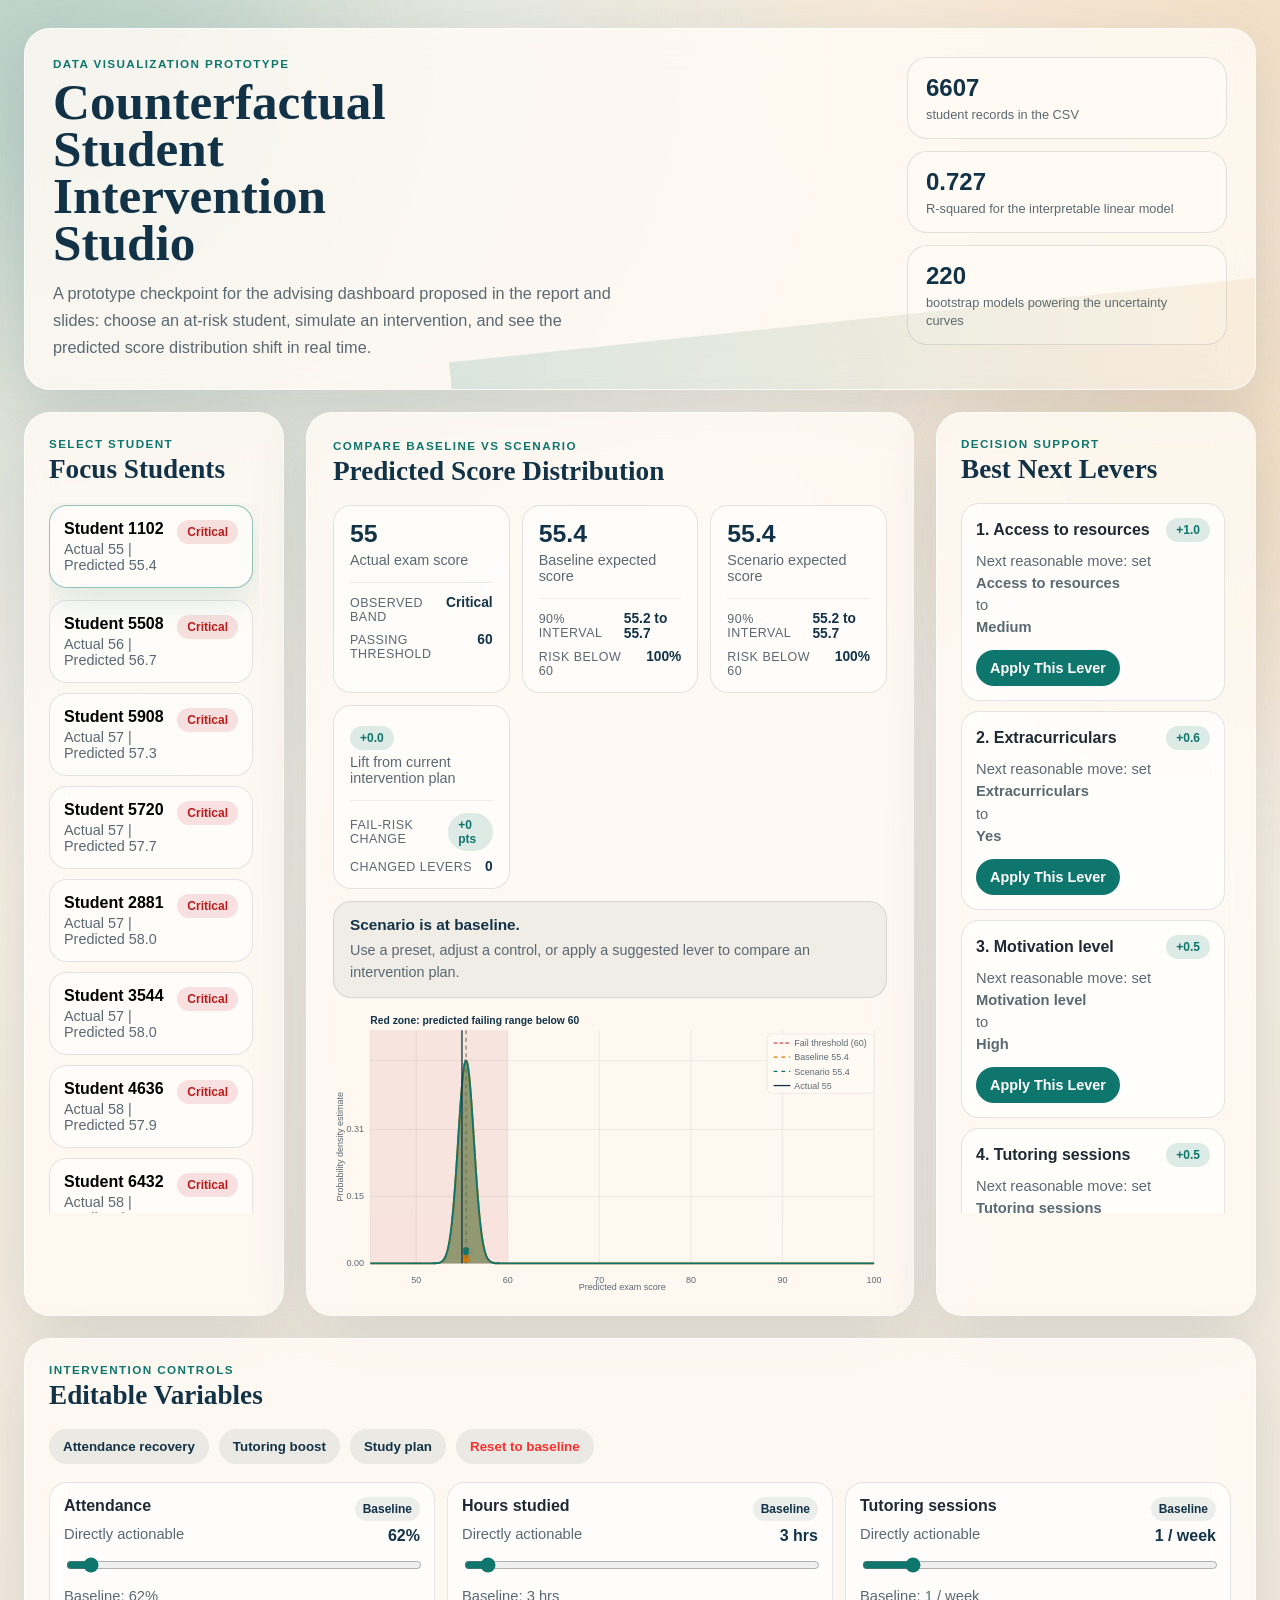
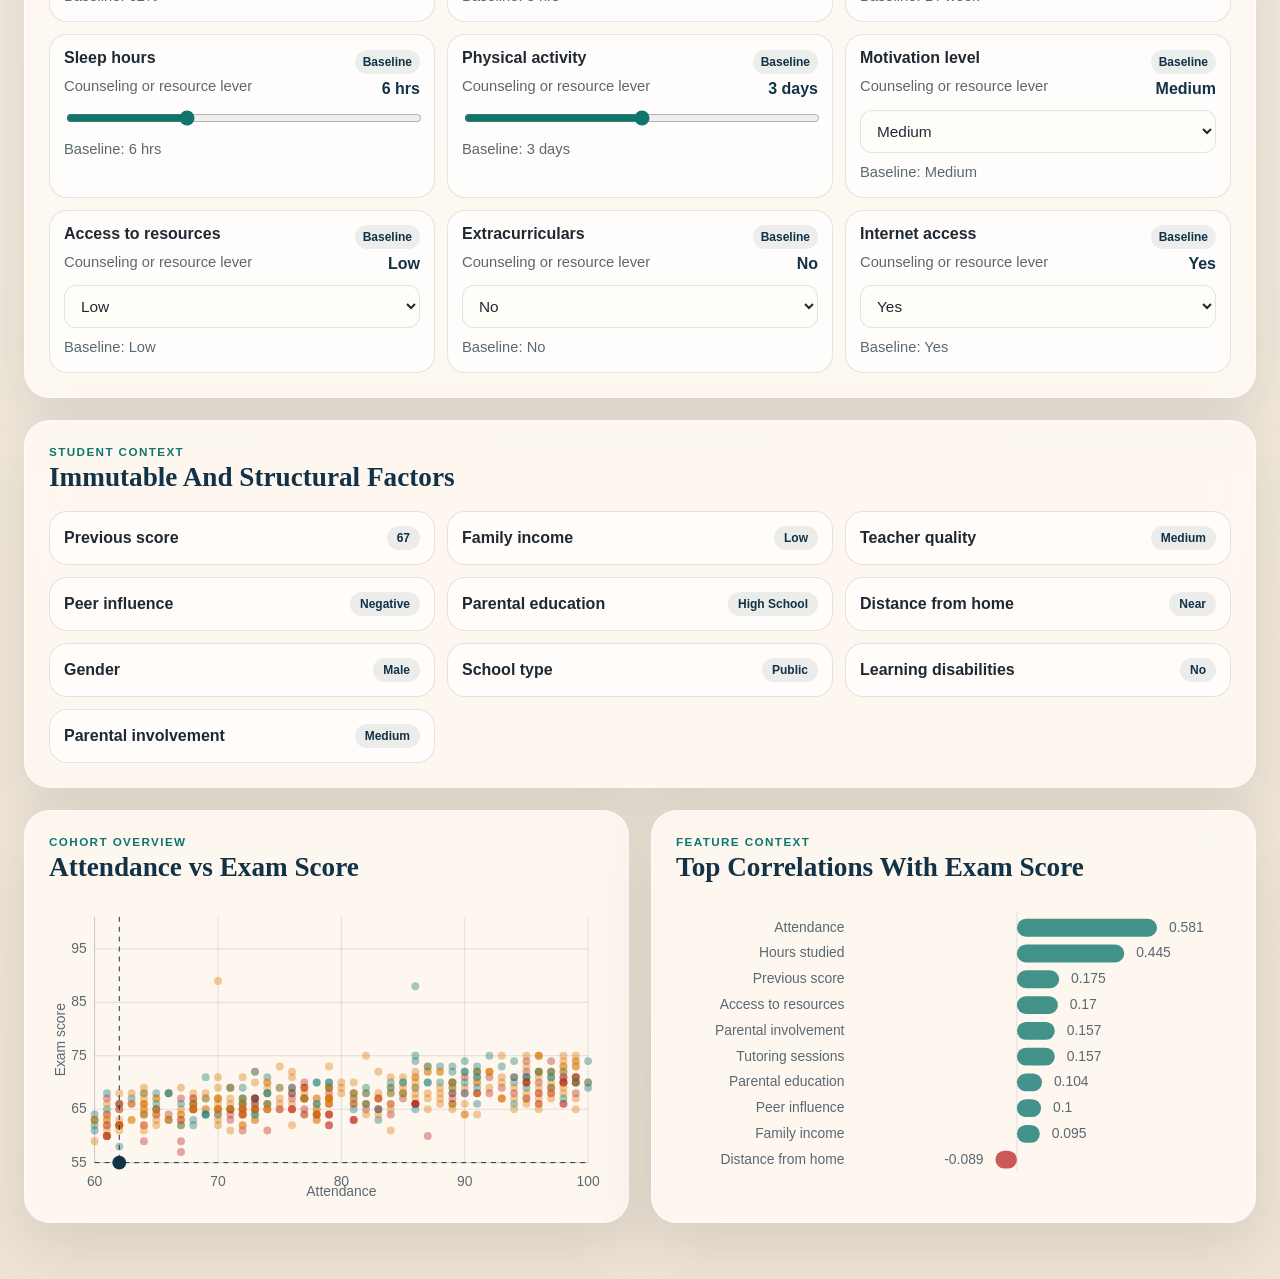
==== prototype/index.html @ a39c3b15 "edited proposal related content" ====
<!doctype html>
<html lang="en">
  <head>
    <meta charset="UTF-8" />
    <meta name="viewport" content="width=device-width, initial-scale=1.0" />
    <title>Counterfactual Student Dashboard Prototype</title>
    <link rel="stylesheet" href="./styles.css" />
  </head>
  <body>
    <div class="page-glow page-glow-left"></div>
    <div class="page-glow page-glow-right"></div>
    <main class="app-shell">
      <header class="hero panel reveal">
        <div class="hero-copy-block">
          <p class="eyebrow">Data Visualization Prototype</p>
          <h1>Counterfactual Student Intervention Studio</h1>
          <p class="hero-copy">
            A prototype checkpoint for the advising dashboard proposed in the
            report and slides: choose an at-risk student, simulate an
            intervention, and see the predicted score distribution shift in real
            time.
          </p>
        </div>
        <div class="hero-metrics" id="heroMetrics"></div>
      </header>

      <section class="studio-layout">
        <aside class="panel rail-panel reveal" id="studentPanel">
          <div class="panel-head">
            <p class="eyebrow">Select Student</p>
            <h2>Focus Students</h2>
          </div>
          <div id="studentList" class="student-list"></div>
        </aside>

        <section class="studio-main">
          <section class="analysis-grid">
            <section class="panel panel-main reveal">
              <div class="panel-head">
                <p class="eyebrow">Compare Baseline vs Scenario</p>
                <h2>Predicted Score Distribution</h2>
              </div>
              <div id="scoreSummary" class="score-summary"></div>
              <div
                id="scenarioFeedback"
                class="scenario-feedback"
                aria-live="polite"
              ></div>
              <svg
                id="predictionChart"
                viewBox="0 0 860 430"
                role="img"
                aria-label="Prediction chart"
              ></svg>
            </section>

            <aside class="insight-stack">
              <section class="panel decision-panel reveal">
                <div class="panel-head">
                  <p class="eyebrow">Decision Support</p>
                  <h2>Best Next Levers</h2>
                </div>
                <div class="decision-scroll">
                  <div id="recommendations" class="recommendations"></div>
                  <div class="subsection">
                    <h3>Model Signals</h3>
                    <div id="coefficientList" class="coefficient-list"></div>
                  </div>
                </div>
              </section>
            </aside>
          </section>
        </section>
      </section>

      <section class="panel controls-band reveal">
        <div class="panel-head">
          <p class="eyebrow">Intervention Controls</p>
          <h2>Editable Variables</h2>
        </div>
        <div id="presetBar" class="preset-bar"></div>
        <div
          id="controlsGrid"
          class="controls-grid-inner controls-grid-band"
        ></div>
      </section>

      <section class="context-row">
        <section class="panel reveal">
          <div class="panel-head">
            <p class="eyebrow">Student Context</p>
            <h2>Immutable And Structural Factors</h2>
          </div>
          <div id="contextGrid" class="context-grid"></div>
        </section>
      </section>

      <section class="insight-grid">
        <section class="panel reveal">
          <div class="panel-head">
            <p class="eyebrow">Cohort Overview</p>
            <h2>Attendance vs Exam Score</h2>
          </div>

          <div style="position: relative">
            <svg
              id="scatterChart"
              viewBox="0 0 560 300"
              role="img"
              aria-label="Cohort scatterplot"
            ></svg>
            <div
              id="tooltip"
              style="
                position: absolute;
                pointer-events: none;
                opacity: 0;
                background: white;
                border: 0.5px solid #ccc;
                border-radius: 6px;
                padding: 6px 10px;
                font-size: 12px;
                transition: opacity 0.15s;
                white-space: nowrap;
                z-index: 10;
              "
            ></div>
          </div>
        </section>

        <section class="panel reveal">
          <div class="panel-head">
            <p class="eyebrow">Feature Context</p>
            <h2>Top Correlations With Exam Score</h2>
          </div>
          <svg
            id="correlationChart"
            viewBox="0 0 560 300"
            role="img"
            aria-label="Correlation chart"
          ></svg>
        </section>
      </section>
    </main>

    <script src="./vendor/d3.v7.min.js"></script>
    <script src="./data/prototype-data.js"></script>
    <script src="./app.js"></script>
  </body>
</html>
---- prototype/styles.css ----
:root {
  --bg: #f5efe3;
  --panel: rgba(255, 251, 245, 0.84);
  --panel-strong: rgba(255, 251, 245, 0.94);
  --ink: #1f2933;
  --muted: #5a6872;
  --line: rgba(31, 41, 51, 0.12);
  --teal: #0f766e;
  --teal-soft: rgba(15, 118, 110, 0.14);
  --amber: #d97706;
  --amber-soft: rgba(217, 119, 6, 0.12);
  --rose: #b91c1c;
  --navy: #123247;
  --shadow: 0 20px 60px rgba(18, 50, 71, 0.12);
  --display:
    "Iowan Old Style", "Palatino Linotype", "Book Antiqua", Georgia, serif;
  --ui: "Avenir Next", "Segoe UI", "Helvetica Neue", sans-serif;
}

* {
  box-sizing: border-box;
}

body {
  margin: 0;
  min-height: 100vh;
  font-family: var(--ui);
  color: var(--ink);
  background:
    radial-gradient(
      circle at top left,
      rgba(15, 118, 110, 0.18),
      transparent 28%
    ),
    radial-gradient(
      circle at top right,
      rgba(217, 119, 6, 0.15),
      transparent 24%
    ),
    linear-gradient(180deg, #f8f2e9 0%, #efe3d3 100%);
  overflow-x: hidden;
}

.page-glow {
  position: fixed;
  width: 28rem;
  height: 28rem;
  border-radius: 999px;
  filter: blur(90px);
  pointer-events: none;
  opacity: 0.48;
  z-index: 0;
}

.page-glow-left {
  top: -8rem;
  left: -8rem;
  background: rgba(15, 118, 110, 0.22);
}

.page-glow-right {
  right: -8rem;
  bottom: 10rem;
  background: rgba(217, 119, 6, 0.18);
}

.app-shell {
  position: relative;
  z-index: 1;
  max-width: 1500px;
  margin: 0 auto;
  padding: 28px 24px 56px;
}

.panel {
  background: var(--panel);
  border: 1px solid rgba(255, 255, 255, 0.6);
  border-radius: 26px;
  box-shadow: var(--shadow);
  backdrop-filter: blur(18px);
}

.hero {
  display: grid;
  grid-template-columns: minmax(0, 1.35fr) 320px;
  gap: 32px;
  padding: 28px;
  overflow: hidden;
  position: relative;
}

.hero::after {
  content: "";
  position: absolute;
  inset: auto -5% -30% 35%;
  height: 180px;
  background: linear-gradient(
    90deg,
    rgba(15, 118, 110, 0.14),
    rgba(217, 119, 6, 0.08)
  );
  transform: rotate(-6deg);
}

.eyebrow {
  margin: 0 0 8px;
  text-transform: uppercase;
  letter-spacing: 0.12em;
  font-size: 0.73rem;
  font-weight: 700;
  color: var(--teal);
}

h1,
h2,
h3 {
  margin: 0;
  font-family: var(--display);
  font-weight: 700;
}

h1 {
  font-size: clamp(2.4rem, 4vw, 4.4rem);
  line-height: 0.92;
  max-width: 9ch;
  color: var(--navy);
}

h2 {
  font-size: 1.7rem;
  color: var(--navy);
}

h3 {
  font-size: 1rem;
  color: var(--navy);
}

.hero-copy {
  max-width: 62ch;
  color: var(--muted);
  font-size: 1.02rem;
  line-height: 1.65;
  margin: 14px 0 0;
}

.hero-metrics {
  display: grid;
  grid-template-columns: 1fr;
  gap: 12px;
  align-content: start;
}

.metric-card {
  background: var(--panel-strong);
  border: 1px solid var(--line);
  border-radius: 20px;
  padding: 16px 18px 14px;
}

.metric-card strong {
  display: block;
  font-size: 1.5rem;
  color: var(--navy);
}

.metric-card span {
  display: block;
  margin-top: 4px;
  color: var(--muted);
  font-size: 0.8rem;
  line-height: 1.4;
}

.studio-layout,
.analysis-grid,
.insight-stack,
.context-row,
.insight-grid {
  display: grid;
  gap: 22px;
  margin-top: 22px;
}

.studio-layout {
  grid-template-columns: 260px minmax(0, 1fr);
  align-items: stretch;
}

.studio-main {
  display: grid;
  gap: 22px;
}

.studio-main > .analysis-grid {
  margin-top: 0;
}

.analysis-grid {
  grid-template-columns: minmax(0, 1.9fr) 320px;
  align-items: stretch;
}

.insight-stack {
  margin-top: 0;
  display: flex;
  flex-direction: column;
}

.insight-stack > .decision-panel {
  flex: 1;
}

.context-row {
  margin-top: 22px;
}

.controls-band {
  margin-top: 22px;
}

.insight-grid {
  grid-template-columns: 1fr 1fr;
}

.panel-head {
  display: flex;
  flex-direction: column;
  gap: 4px;
  margin-bottom: 18px;
}

.panel-head-compact {
  margin-bottom: 14px;
}

.panel-head .eyebrow {
  margin-bottom: 0;
}

.rail-panel,
.panel-main,
.decision-panel,
.controls-band,
.context-row > .panel,
.insight-grid > .panel {
  padding: 24px;
}

.rail-panel {
  position: sticky;
  top: 24px;
}

.student-list,
.decision-scroll {
  display: grid;
  gap: 10px;
  max-height: calc(100vh - 190px);
  overflow: auto;
  padding-right: 6px;
}

.student-list {
  padding-top: 4px;
  padding-bottom: 6px;
}

.student-card {
  width: 100%;
  border: 1px solid var(--line);
  border-radius: 18px;
  padding: 14px;
  background: rgba(255, 255, 255, 0.58);
  cursor: pointer;
  font: inherit;
  text-align: left;
  transition:
    transform 180ms ease,
    border-color 180ms ease,
    box-shadow 180ms ease;
}

.student-card:hover,
.student-card.active {
  transform: translateY(-2px);
  border-color: rgba(15, 118, 110, 0.45);
  box-shadow: 0 14px 34px rgba(15, 118, 110, 0.12);
}

.student-card-top {
  display: flex;
  justify-content: space-between;
  align-items: flex-start;
  gap: 12px;
}

.student-card-name {
  font-weight: 700;
}

.student-card-score {
  font-size: 0.9rem;
  color: var(--muted);
  margin-top: 3px;
}

.risk-pill,
.delta-pill,
.tag-pill {
  display: inline-flex;
  align-items: center;
  justify-content: center;
  border-radius: 999px;
  padding: 5px 10px;
  font-size: 0.75rem;
  font-weight: 700;
  background: rgba(18, 50, 71, 0.08);
  color: var(--navy);
}

.risk-critical,
.delta-negative {
  background: rgba(185, 28, 28, 0.12);
  color: var(--rose);
}

.risk-watch {
  background: var(--amber-soft);
  color: var(--amber);
}

.risk-stable,
.delta-positive {
  background: var(--teal-soft);
  color: var(--teal);
}

.risk-strong {
  background: rgba(18, 50, 71, 0.1);
  color: var(--navy);
}

.score-summary {
  display: grid;
  grid-template-columns: repeat(4, minmax(0, 1fr));
  gap: 12px;
  margin-bottom: 12px;
}

.panel-main {
  padding: 26px 26px 22px;
  display: flex;
  flex-direction: column;
}
#scoreSummary {
  display: grid;
  grid-template-columns: repeat(3, minmax(0, 1fr));
  gap: 12px;
}
.score-tile {
  background: rgba(255, 255, 255, 0.6);
  border: 1px solid var(--line);
  border-radius: 18px;
  padding: 14px 16px;
}

.score-tile > strong {
  display: block;
  font-size: 1.55rem;
  color: var(--navy);
}

.score-tile > span {
  display: block;
  margin-top: 4px;
  color: var(--muted);
  font-size: 0.9rem;
}

.score-meta {
  display: grid;
  gap: 8px;
  margin-top: 14px;
  padding-top: 12px;
  border-top: 1px solid rgba(31, 41, 51, 0.08);
}

.score-meta div {
  display: flex;
  justify-content: space-between;
  gap: 12px;
  align-items: baseline;
}

.score-meta label {
  color: var(--muted);
  font-size: 0.78rem;
  text-transform: uppercase;
  letter-spacing: 0.04em;
}

.score-meta b {
  color: var(--navy);
  font-size: 0.86rem;
}

.score-meta .tag-pill {
  justify-self: end;
}

.scenario-feedback {
  display: grid;
  gap: 6px;
  margin-bottom: 18px;
  padding: 14px 16px;
  border-radius: 18px;
  border: 1px solid var(--line);
  background: rgba(18, 50, 71, 0.06);
}

.scenario-feedback strong,
.scenario-feedback span {
  display: block;
}

.scenario-feedback strong {
  color: var(--navy);
  font-size: 0.96rem;
}

.scenario-feedback span {
  color: var(--muted);
  font-size: 0.9rem;
  line-height: 1.5;
}

.scenario-feedback.is-success {
  background: rgba(15, 118, 110, 0.1);
  border-color: rgba(15, 118, 110, 0.18);
}

.scenario-feedback.is-edited {
  background: rgba(217, 119, 6, 0.09);
  border-color: rgba(217, 119, 6, 0.14);
}

.scenario-feedback.is-neutral {
  background: rgba(18, 50, 71, 0.06);
}

#predictionChart {
  width: 100%;
  flex: 1;
  min-height: 0;
  display: block;
}

#scatterChart,
#correlationChart {
  width: 100%;
  height: auto;
  display: block;
}

.recommendations,
.coefficient-list {
  display: grid;
  gap: 10px;
}

.recommendation-card,
.coefficient-card,
.control-card,
.context-card {
  background: rgba(255, 255, 255, 0.6);
  border: 1px solid var(--line);
  border-radius: 18px;
  padding: 14px;
}

.recommendation-card-header,
.coefficient-card-header,
.context-card-header {
  display: flex;
  justify-content: space-between;
  align-items: center;
  gap: 10px;
}

.recommendation-card p,
.coefficient-card p,
.control-card p,
.context-card p {
  margin: 8px 0 0;
  color: var(--muted);
  line-height: 1.5;
  font-size: 0.92rem;
}

.subsection {
  margin-top: 18px;
}

.recommendation-actions {
  margin-top: 12px;
}

.recommendation-card-empty {
  background: rgba(18, 50, 71, 0.04);
}

.recommendation-apply {
  border: 0;
  border-radius: 999px;
  padding: 10px 14px;
  background: var(--teal);
  color: white;
  font-family: inherit;
  font-size: 0.9rem;
  font-weight: 700;
  cursor: pointer;
  transition:
    transform 180ms ease,
    box-shadow 180ms ease,
    background 180ms ease;
}

.recommendation-apply:hover {
  transform: translateY(-1px);
  background: #0c635c;
  box-shadow: 0 12px 24px rgba(15, 118, 110, 0.16);
}

.preset-bar {
  display: flex;
  flex-wrap: wrap;
  gap: 10px;
  margin-bottom: 18px;
}

.preset-button,
.reset-button {
  border: 0;
  border-radius: 999px;
  padding: 10px 14px;
  background: rgba(18, 50, 71, 0.08);
  color: var(--navy);
  font-family: inherit;
  font-weight: 700;
  cursor: pointer;
  transition:
    transform 180ms ease,
    background 180ms ease;
}

.reset-button {
  color: rgba(255, 0, 0, 0.8);
}

.preset-button:hover,
.reset-button:hover {
  transform: translateY(-1px);
  background: rgba(15, 118, 110, 0.14);
}

.controls-grid-inner,
.context-grid {
  display: grid;
  gap: 12px;
}

.controls-grid-band {
  grid-template-columns: repeat(3, minmax(0, 1fr));
}

.context-grid {
  grid-template-columns: repeat(3, minmax(0, 1fr));
}

.control-top {
  display: flex;
  justify-content: space-between;
  align-items: center;
  gap: 12px;
}

.control-side {
  display: flex;
  flex-direction: column;
  align-items: flex-end;
  gap: 6px;
}

.control-state {
  padding-inline: 8px;
}

.control-value {
  color: var(--navy);
  font-size: 1rem;
  font-weight: 700;
}

.control-card.changed {
  border-color: rgba(15, 118, 110, 0.24);
  box-shadow: inset 0 0 0 1px rgba(15, 118, 110, 0.08);
}

.control-card.focused {
  border-color: rgba(15, 118, 110, 0.44);
  box-shadow: 0 18px 32px rgba(15, 118, 110, 0.12);
}

.controls-band .control-card,
.decision-panel .recommendation-card,
.decision-panel .coefficient-card {
  background: rgba(255, 255, 255, 0.72);
}

.decision-panel {
  position: sticky;
  top: 24px;
}

.control-card strong,
.context-card strong,
.recommendation-card strong,
.coefficient-card strong {
  display: block;
}

input[type="range"] {
  width: 100%;
  margin-top: 12px;
  accent-color: var(--teal);
}

select {
  width: 100%;
  margin-top: 12px;
  border: 1px solid var(--line);
  border-radius: 12px;
  padding: 11px 12px;
  background: #fffdf8;
  color: var(--ink);
  font-family: inherit;
  font-size: 0.96rem;
}

.chart-label,
.axis-label {
  fill: var(--muted);
  font-size: 14px;
}

.chart-title {
  fill: var(--navy);
  font-size: 16px;
  font-weight: 700;
}

.chart-subtitle {
  fill: var(--muted);
  font-size: 12px;
}

.axis-line,
.grid-line {
  stroke: rgba(31, 41, 51, 0.12);
  stroke-width: 1;
}

.baseline-line {
  stroke: var(--amber);
  fill: none;
  stroke-width: 3;
}

.scenario-line {
  stroke: var(--teal);
  fill: none;
  stroke-width: 3;
}

.baseline-fill {
  fill: rgba(217, 119, 6, 0.16);
}

.scenario-fill {
  fill: rgba(15, 118, 110, 0.16);
}

.baseline-fail-fill {
  fill: rgba(217, 119, 6, 0.34);
}

.scenario-fail-fill {
  fill: rgba(15, 118, 110, 0.34);
}

.baseline-rug,
.scenario-rug {
  stroke-width: 1;
  opacity: 0.22;
}

.baseline-rug {
  stroke: var(--amber);
}

.scenario-rug {
  stroke: var(--teal);
}

.reveal {
  opacity: 0;
  transform: translateY(12px);
  animation: rise 650ms ease forwards;
}

.studio-layout > :nth-child(2) {
  animation-delay: 90ms;
}

.analysis-grid > :nth-child(2) {
  animation-delay: 160ms;
}

.controls-band {
  animation-delay: 280ms;
}

.context-row > :nth-child(1) {
  animation-delay: 340ms;
}

.insight-grid > :nth-child(1) {
  animation-delay: 400ms;
}

.insight-grid > :nth-child(2) {
  animation-delay: 460ms;
}

@keyframes rise {
  to {
    opacity: 1;
    transform: translateY(0);
  }
}

@media (max-width: 1200px) {
  .studio-layout,
  .analysis-grid,
  .insight-stack,
  .context-row,
  .insight-grid,
  .hero {
    grid-template-columns: 1fr;
  }

  .hero-metrics {
    grid-template-columns: repeat(3, minmax(0, 1fr));
  }

  .rail-panel {
    position: static;
  }

  .decision-panel {
    position: static;
  }

  .score-summary {
    grid-template-columns: repeat(2, minmax(0, 1fr));
  }

  .controls-grid-band,
  .context-grid {
    grid-template-columns: repeat(2, minmax(0, 1fr));
  }
}

@media (max-width: 720px) {
  .app-shell {
    padding: 16px 14px 32px;
  }

  .panel,
  .hero,
  .rail-panel,
  .panel-main,
  .decision-panel,
  .controls-band,
  .context-row > .panel,
  .insight-grid > .panel,
  .analysis-grid > .panel {
    border-radius: 20px;
  }

  .hero-metrics,
  .controls-grid-band,
  .context-grid,
  .score-summary {
    grid-template-columns: 1fr;
  }

  .student-list {
    max-height: none;
  }

}
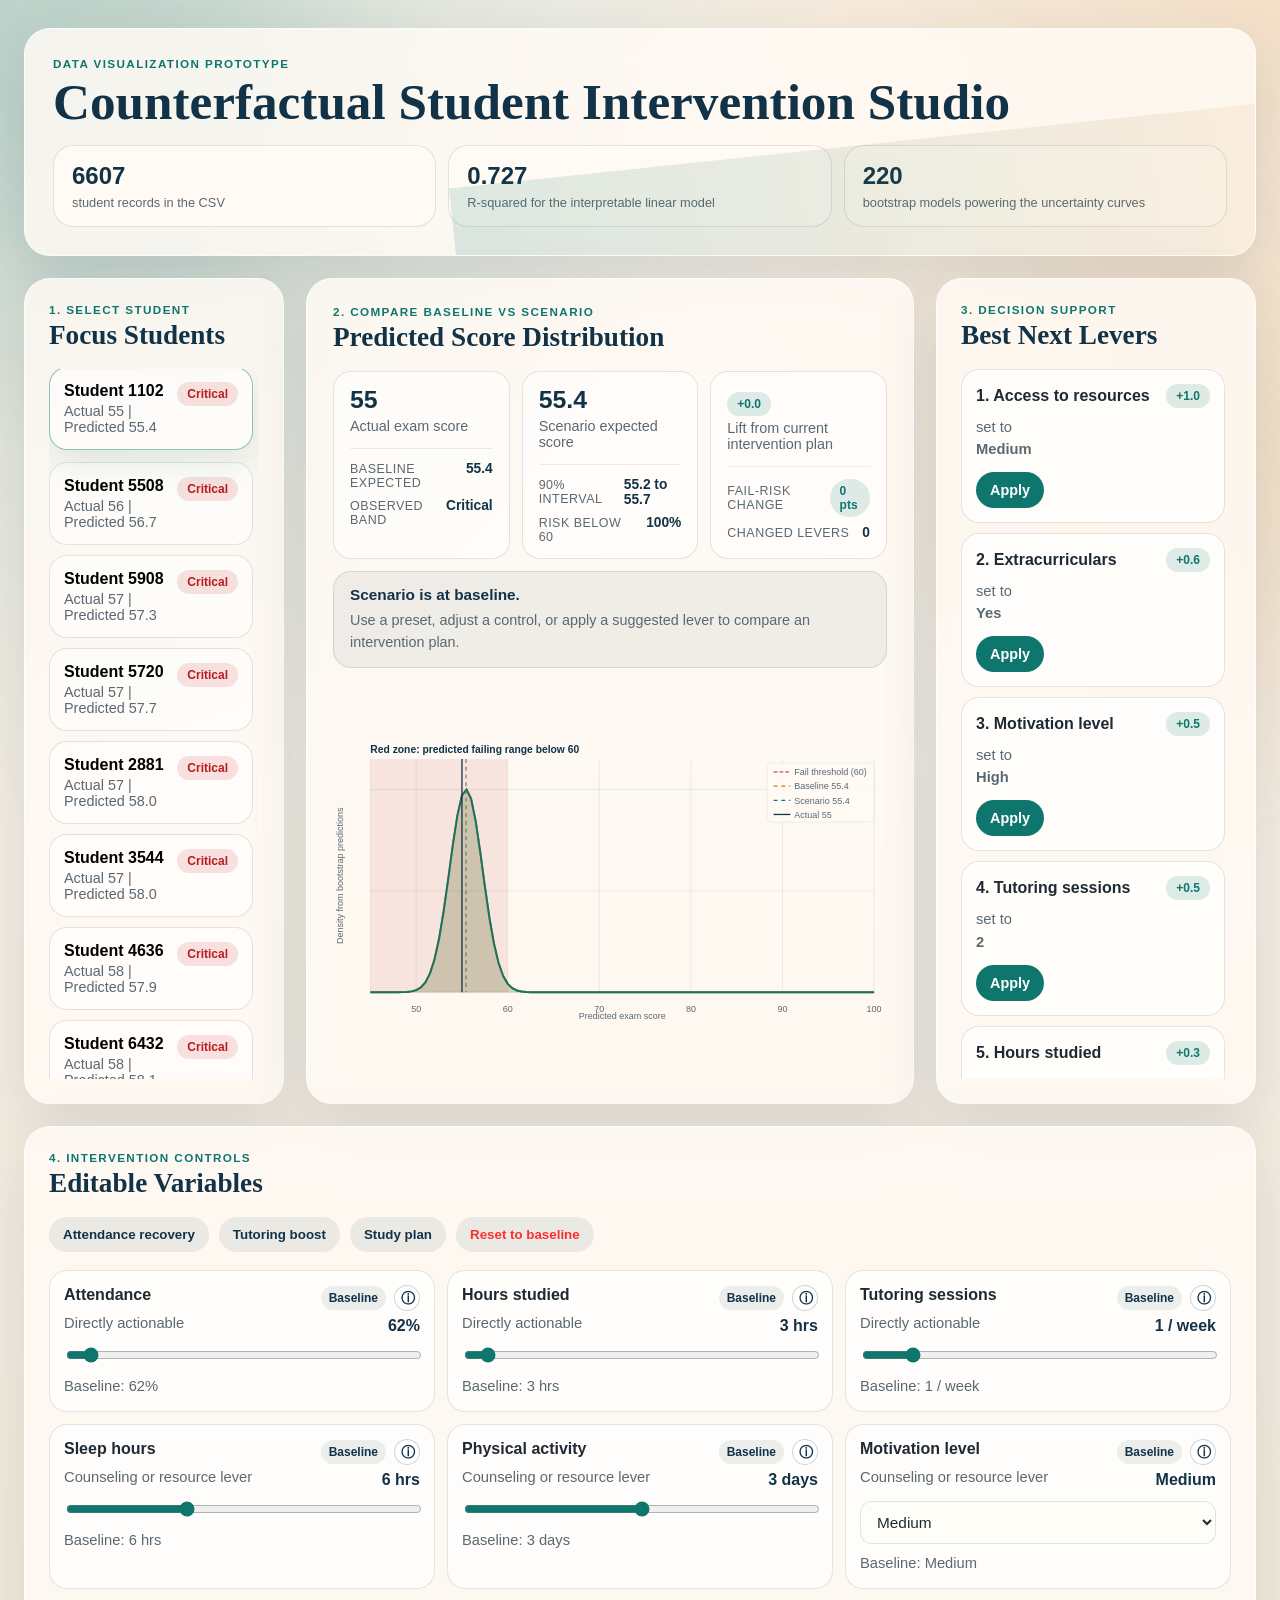
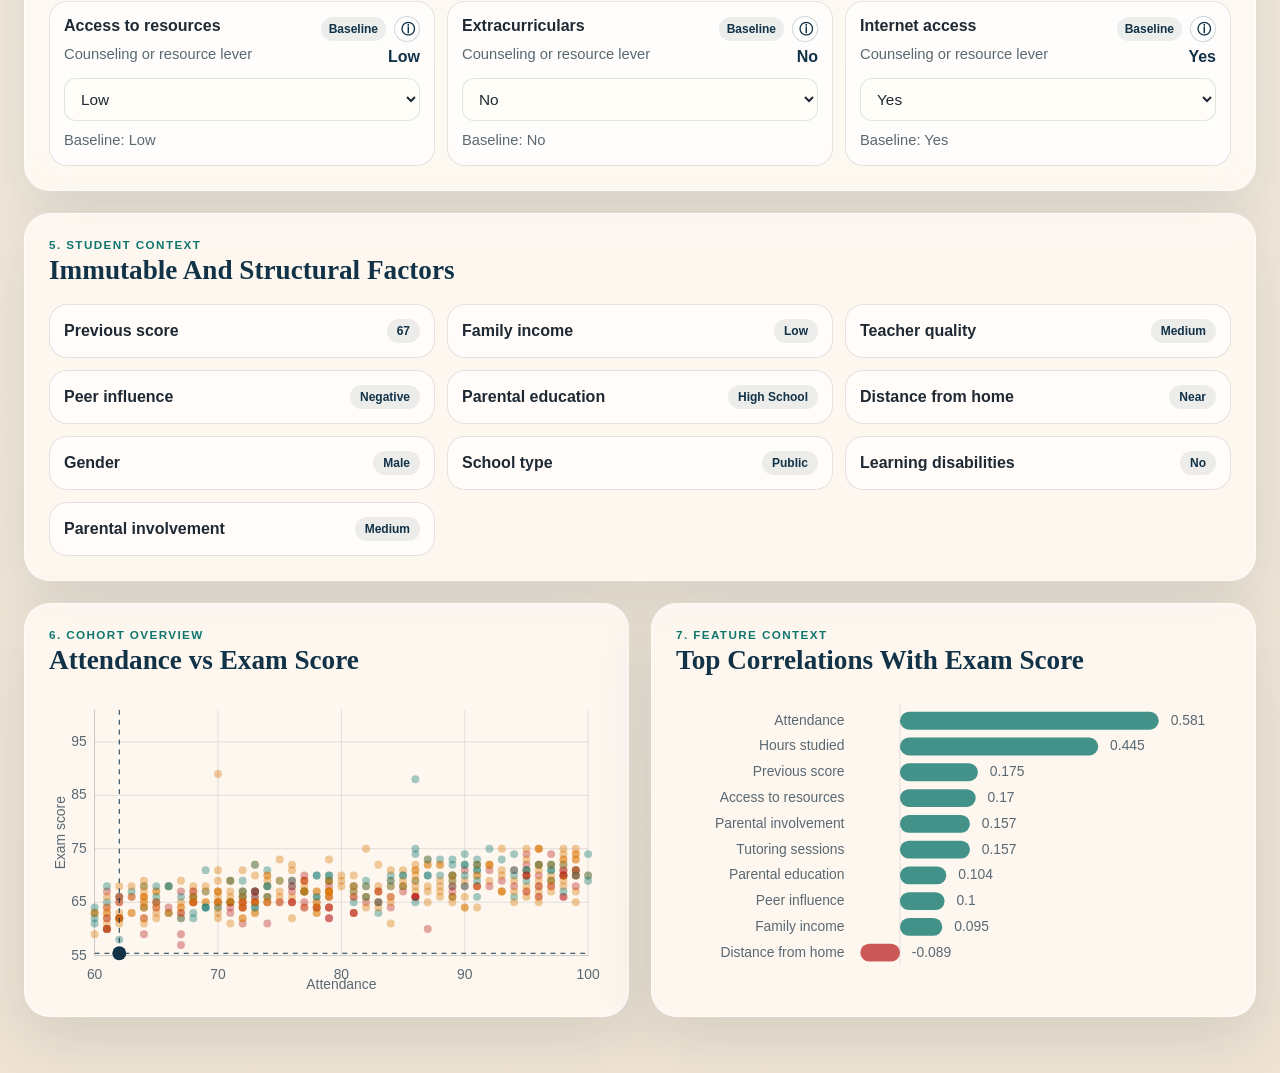
==== commit df4b1416: "Implement cohort analysis modal with associated controls and styling" ====
--- a/prototype/index.html
+++ b/prototype/index.html
@@ -14,12 +14,12 @@
         <div class="hero-copy-block">
           <p class="eyebrow">Data Visualization Prototype</p>
           <h1>Counterfactual Student Intervention Studio</h1>
-          <p class="hero-copy">
+          <!-- <p class="hero-copy">
             A prototype checkpoint for the advising dashboard proposed in the
             report and slides: choose an at-risk student, simulate an
             intervention, and see the predicted score distribution shift in real
             time.
-          </p>
+          </p> -->
         </div>
         <div class="hero-metrics" id="heroMetrics"></div>
       </header>
@@ -27,7 +27,7 @@
       <section class="studio-layout">
         <aside class="panel rail-panel reveal" id="studentPanel">
           <div class="panel-head">
-            <p class="eyebrow">Select Student</p>
+            <p class="eyebrow">1. Select Student</p>
             <h2>Focus Students</h2>
           </div>
           <div id="studentList" class="student-list"></div>
@@ -37,7 +37,7 @@
           <section class="analysis-grid">
             <section class="panel panel-main reveal">
               <div class="panel-head">
-                <p class="eyebrow">Compare Baseline vs Scenario</p>
+                <p class="eyebrow">2. Compare Baseline vs Scenario</p>
                 <h2>Predicted Score Distribution</h2>
               </div>
               <div id="scoreSummary" class="score-summary"></div>
@@ -57,7 +57,7 @@
             <aside class="insight-stack">
               <section class="panel decision-panel reveal">
                 <div class="panel-head">
-                  <p class="eyebrow">Decision Support</p>
+                  <p class="eyebrow">3. Decision Support</p>
                   <h2>Best Next Levers</h2>
                 </div>
                 <div class="decision-scroll">
@@ -75,7 +75,7 @@
 
       <section class="panel controls-band reveal">
         <div class="panel-head">
-          <p class="eyebrow">Intervention Controls</p>
+          <p class="eyebrow">4. Intervention Controls</p>
           <h2>Editable Variables</h2>
         </div>
         <div id="presetBar" class="preset-bar"></div>
@@ -85,10 +85,54 @@
         ></div>
       </section>
 
+      <div
+        id="cohortModalOverlay"
+        class="cohort-modal-overlay"
+        aria-hidden="true"
+      >
+        <section
+          class="cohort-modal"
+          role="dialog"
+          aria-modal="true"
+          aria-labelledby="cohortModalTitle"
+        >
+          <div class="cohort-modal-header">
+            <div>
+              <p class="eyebrow">Cohert Anaylsis</p>
+              <h2 id="cohortModalTitle">Attendance vs Exam Score</h2>
+            </div>
+          </div>
+          <div class="cohort-modal-body">
+            <div class="cohort-modal-chart">
+              <svg
+                id="modalScatterChart"
+                viewBox="0 0 560 300"
+                role="img"
+                aria-label="Cohort scatterplot modal"
+              ></svg>
+              <div id="modalTooltip" class="chart-tooltip"></div>
+            </div>
+            <div class="cohort-modal-controls-wrap">
+              <h3 id="selectedModalControlLabel">Selected variable</h3>
+              <div id="modalControlsGrid" class="modal-controls-grid"></div>
+            </div>
+          </div>
+          <div class="cohort-modal-footer">
+            <button
+              id="cohortModalDone"
+              class="cohort-modal-done"
+              type="button"
+            >
+              Done
+            </button>
+          </div>
+        </section>
+      </div>
+
       <section class="context-row">
         <section class="panel reveal">
           <div class="panel-head">
-            <p class="eyebrow">Student Context</p>
+            <p class="eyebrow">5. Student Context</p>
             <h2>Immutable And Structural Factors</h2>
           </div>
           <div id="contextGrid" class="context-grid"></div>
@@ -98,7 +142,7 @@
       <section class="insight-grid">
         <section class="panel reveal">
           <div class="panel-head">
-            <p class="eyebrow">Cohort Overview</p>
+            <p class="eyebrow">6. Cohort Overview</p>
             <h2>Attendance vs Exam Score</h2>
           </div>
 
@@ -130,7 +174,7 @@
 
         <section class="panel reveal">
           <div class="panel-head">
-            <p class="eyebrow">Feature Context</p>
+            <p class="eyebrow">7. Feature Context</p>
             <h2>Top Correlations With Exam Score</h2>
           </div>
           <svg
--- a/prototype/styles.css
+++ b/prototype/styles.css
@@ -82,11 +82,15 @@
 
 .hero {
   display: grid;
-  grid-template-columns: minmax(0, 1.35fr) 320px;
-  gap: 32px;
+  grid-template-columns: 1fr;
+  gap: 20px;
   padding: 28px;
   overflow: hidden;
   position: relative;
+}
+
+.hero-copy-block {
+  align-self: stretch;
 }
 
 .hero::after {
@@ -122,7 +126,7 @@
 h1 {
   font-size: clamp(2.4rem, 4vw, 4.4rem);
   line-height: 0.92;
-  max-width: 9ch;
+  max-width: 49ch;
   color: var(--navy);
 }
 
@@ -146,8 +150,9 @@
 
 .hero-metrics {
   display: grid;
-  grid-template-columns: 1fr;
+  grid-template-columns: repeat(3, minmax(0, 1fr));
   gap: 12px;
+  align-self: stretch;
   align-content: start;
 }
 
@@ -259,11 +264,6 @@
   max-height: calc(100vh - 190px);
   overflow: auto;
   padding-right: 6px;
-}
-
-.student-list {
-  padding-top: 4px;
-  padding-bottom: 6px;
 }
 
 .student-card {
@@ -592,6 +592,35 @@
   gap: 6px;
 }
 
+.control-side-row {
+  display: flex;
+  align-items: center;
+  gap: 8px;
+}
+
+.control-info-inline {
+  width: 26px;
+  height: 26px;
+  border-radius: 999px;
+  border: 1px solid rgba(18, 50, 71, 0.2);
+  background: rgba(255, 255, 255, 0.82);
+  color: var(--navy);
+  font-size: 14px;
+  font-weight: 700;
+  line-height: 1;
+  cursor: pointer;
+  transition:
+    transform 140ms ease,
+    box-shadow 140ms ease,
+    border-color 140ms ease;
+}
+
+.control-info-inline:hover {
+  transform: translateY(-1px);
+  border-color: rgba(15, 118, 110, 0.4);
+  box-shadow: 0 8px 14px rgba(18, 50, 71, 0.14);
+}
+
 .control-state {
   padding-inline: 8px;
 }
@@ -628,6 +657,142 @@
 .recommendation-card strong,
 .coefficient-card strong {
   display: block;
+}
+
+.cohort-modal-overlay {
+  position: fixed;
+  inset: 0;
+  background: rgba(18, 50, 71, 0.42);
+  backdrop-filter: blur(2px);
+  display: flex;
+  align-items: center;
+  justify-content: center;
+  padding: 24px;
+  opacity: 0;
+  pointer-events: none;
+  transition: opacity 160ms ease;
+  z-index: 90;
+}
+
+.cohort-modal-overlay.open {
+  opacity: 1;
+  pointer-events: auto;
+}
+
+.cohort-modal {
+  width: min(80vw, 1200px);
+  height: min(80vh, 860px);
+  background: rgba(255, 251, 245, 0.96);
+  border: 1px solid rgba(255, 255, 255, 0.75);
+  border-radius: 24px;
+  box-shadow: 0 24px 70px rgba(18, 50, 71, 0.28);
+  display: grid;
+  grid-template-rows: auto minmax(0, 1fr) auto;
+  overflow: hidden;
+}
+
+.cohort-modal-header {
+  padding: 20px 22px 14px;
+  border-bottom: 1px solid var(--line);
+}
+
+.cohort-modal-body {
+  padding: 16px 22px;
+  display: grid;
+  grid-template-rows: minmax(240px, 1fr) auto;
+  gap: 14px;
+  min-height: 0;
+}
+
+.cohort-modal-chart {
+  position: relative;
+  min-height: 0;
+  display: flex;
+  justify-content: center;
+}
+
+#modalScatterChart {
+  width: min(100%, 860px);
+  height: auto;
+  max-height: min(42vh, 340px);
+  display: block;
+}
+
+.chart-tooltip {
+  position: absolute;
+  pointer-events: none;
+  opacity: 0;
+  background: white;
+  border: 0.5px solid #ccc;
+  border-radius: 6px;
+  padding: 6px 10px;
+  font-size: 12px;
+  transition: opacity 0.15s;
+  white-space: nowrap;
+  z-index: 10;
+}
+
+.cohort-modal-controls-wrap {
+  border-top: 1px solid var(--line);
+  padding-top: 12px;
+  display: grid;
+  gap: 10px;
+}
+
+.cohort-modal-controls-wrap h3 {
+  font-size: 0.95rem;
+}
+
+.modal-controls-grid {
+  min-height: 82px;
+}
+
+.modal-focus-control {
+  background: rgba(255, 255, 255, 0.72);
+  border: 1px solid var(--line);
+  border-radius: 16px;
+  padding: 12px 14px 14px;
+}
+
+.modal-focus-control-head {
+  display: flex;
+  justify-content: space-between;
+  align-items: center;
+  gap: 12px;
+}
+
+.modal-focus-control-empty {
+  color: var(--muted);
+  font-size: 0.92rem;
+}
+
+.cohort-modal-footer {
+  padding: 14px 22px 18px;
+  border-top: 1px solid var(--line);
+  display: flex;
+  justify-content: flex-end;
+}
+
+.cohort-modal-done {
+  border: 0;
+  border-radius: 999px;
+  padding: 10px 20px;
+  background: var(--teal);
+  color: white;
+  font-family: inherit;
+  font-size: 0.92rem;
+  font-weight: 700;
+  cursor: pointer;
+  transition:
+    transform 160ms ease,
+    box-shadow 160ms ease,
+    background 160ms ease;
+}
+
+.cohort-modal-done:hover {
+  transform: translateY(-1px);
+  background: #0c635c;
+  box-shadow: 0 12px 24px rgba(15, 118, 110, 0.18);
 }
 
 input[type="range"] {
@@ -660,11 +825,6 @@
   font-weight: 700;
 }
 
-.chart-subtitle {
-  fill: var(--muted);
-  font-size: 12px;
-}
-
 .axis-line,
 .grid-line {
   stroke: rgba(31, 41, 51, 0.12);
@@ -689,28 +849,6 @@
 
 .scenario-fill {
   fill: rgba(15, 118, 110, 0.16);
-}
-
-.baseline-fail-fill {
-  fill: rgba(217, 119, 6, 0.34);
-}
-
-.scenario-fail-fill {
-  fill: rgba(15, 118, 110, 0.34);
-}
-
-.baseline-rug,
-.scenario-rug {
-  stroke-width: 1;
-  opacity: 0.22;
-}
-
-.baseline-rug {
-  stroke: var(--amber);
-}
-
-.scenario-rug {
-  stroke: var(--teal);
 }
 
 .reveal {
@@ -762,6 +900,8 @@
 
   .hero-metrics {
     grid-template-columns: repeat(3, minmax(0, 1fr));
+    align-self: stretch;
+    align-content: start;
   }
 
   .rail-panel {
@@ -810,4 +950,16 @@
     max-height: none;
   }
 
-}
+  .cohort-modal-overlay {
+    padding: 12px;
+  }
+
+  .cohort-modal {
+    width: 94vw;
+    height: 90vh;
+  }
+
+  #modalScatterChart {
+    max-height: min(40vh, 300px);
+  }
+}
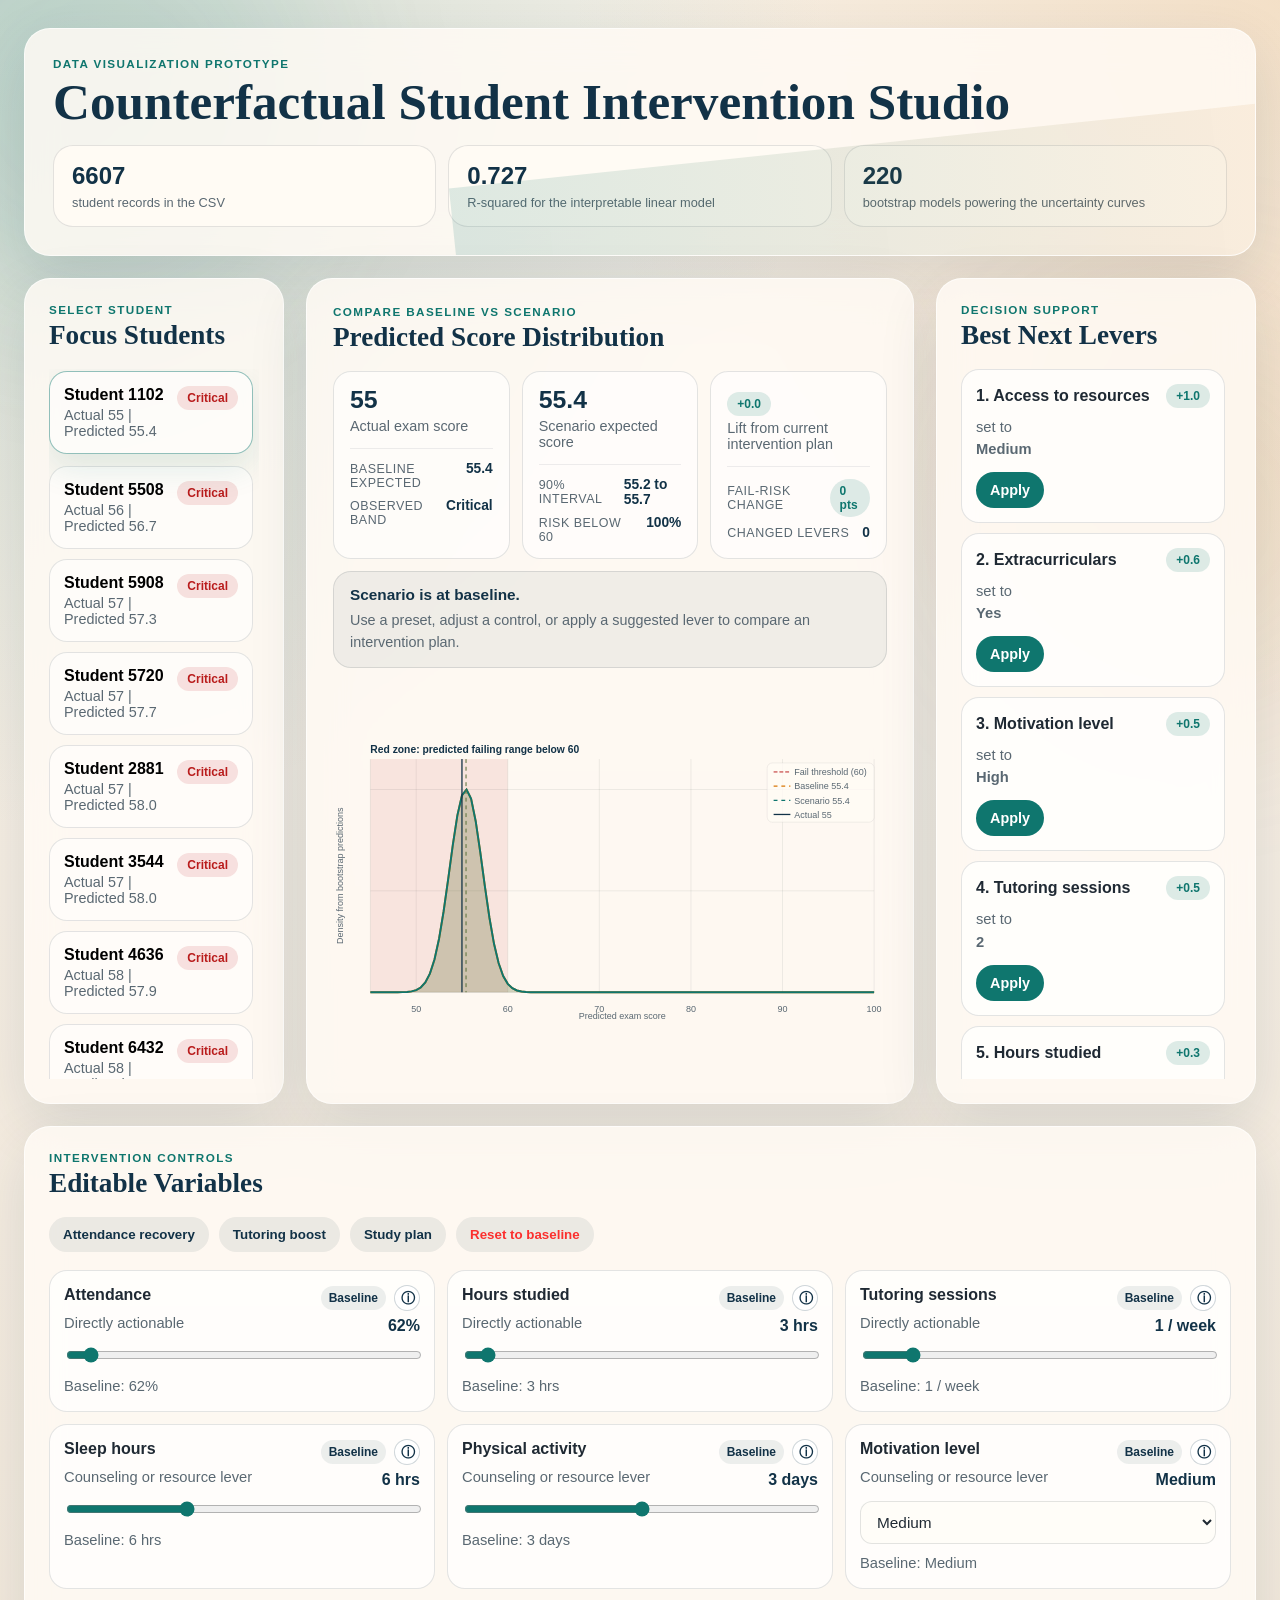
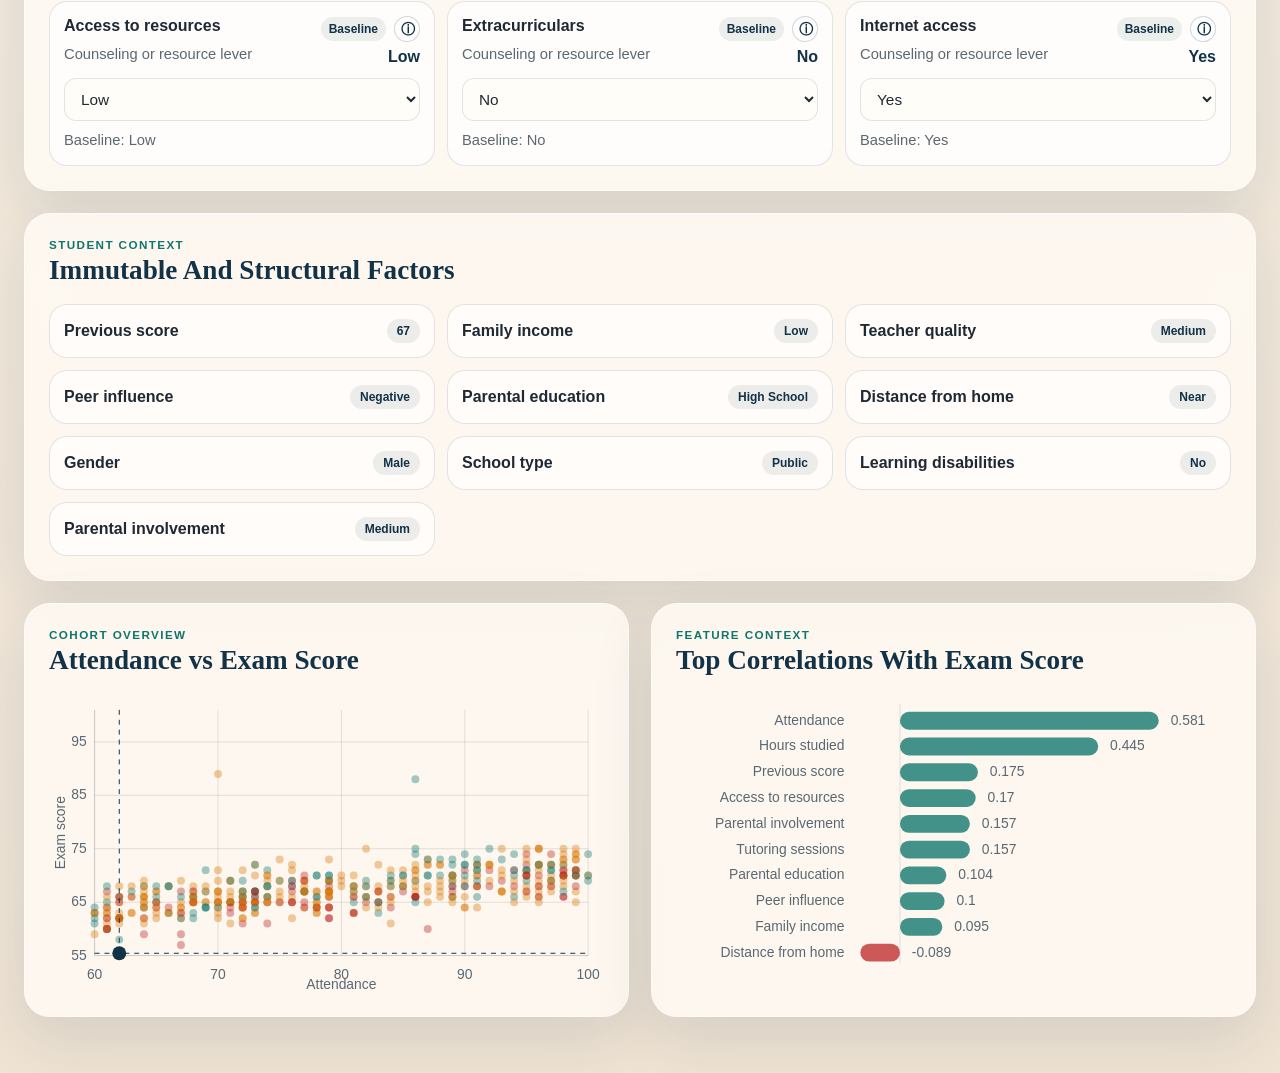
==== commit 5b27c2cd: "Merge branch 'main' of https://github.com/PeterChiang0101/CSCE679-Project" ====
--- a/prototype/index.html
+++ b/prototype/index.html
@@ -27,7 +27,7 @@
       <section class="studio-layout">
         <aside class="panel rail-panel reveal" id="studentPanel">
           <div class="panel-head">
-            <p class="eyebrow">1. Select Student</p>
+            <p class="eyebrow">Select Student</p>
             <h2>Focus Students</h2>
           </div>
           <div id="studentList" class="student-list"></div>
@@ -37,7 +37,7 @@
           <section class="analysis-grid">
             <section class="panel panel-main reveal">
               <div class="panel-head">
-                <p class="eyebrow">2. Compare Baseline vs Scenario</p>
+                <p class="eyebrow">Compare Baseline vs Scenario</p>
                 <h2>Predicted Score Distribution</h2>
               </div>
               <div id="scoreSummary" class="score-summary"></div>
@@ -57,7 +57,7 @@
             <aside class="insight-stack">
               <section class="panel decision-panel reveal">
                 <div class="panel-head">
-                  <p class="eyebrow">3. Decision Support</p>
+                  <p class="eyebrow">Decision Support</p>
                   <h2>Best Next Levers</h2>
                 </div>
                 <div class="decision-scroll">
@@ -75,7 +75,7 @@
 
       <section class="panel controls-band reveal">
         <div class="panel-head">
-          <p class="eyebrow">4. Intervention Controls</p>
+          <p class="eyebrow">Intervention Controls</p>
           <h2>Editable Variables</h2>
         </div>
         <div id="presetBar" class="preset-bar"></div>
@@ -132,7 +132,7 @@
       <section class="context-row">
         <section class="panel reveal">
           <div class="panel-head">
-            <p class="eyebrow">5. Student Context</p>
+            <p class="eyebrow">Student Context</p>
             <h2>Immutable And Structural Factors</h2>
           </div>
           <div id="contextGrid" class="context-grid"></div>
@@ -142,7 +142,7 @@
       <section class="insight-grid">
         <section class="panel reveal">
           <div class="panel-head">
-            <p class="eyebrow">6. Cohort Overview</p>
+            <p class="eyebrow">Cohort Overview</p>
             <h2>Attendance vs Exam Score</h2>
           </div>
 
@@ -174,7 +174,7 @@
 
         <section class="panel reveal">
           <div class="panel-head">
-            <p class="eyebrow">7. Feature Context</p>
+            <p class="eyebrow">Feature Context</p>
             <h2>Top Correlations With Exam Score</h2>
           </div>
           <svg
--- a/prototype/styles.css
+++ b/prototype/styles.css
@@ -266,6 +266,11 @@
   padding-right: 6px;
 }
 
+.student-list {
+  padding-top: 4px;
+  padding-bottom: 6px;
+}
+
 .student-card {
   width: 100%;
   border: 1px solid var(--line);
@@ -825,6 +830,11 @@
   font-weight: 700;
 }
 
+.chart-subtitle {
+  fill: var(--muted);
+  font-size: 12px;
+}
+
 .axis-line,
 .grid-line {
   stroke: rgba(31, 41, 51, 0.12);
@@ -849,6 +859,28 @@
 
 .scenario-fill {
   fill: rgba(15, 118, 110, 0.16);
+}
+
+.baseline-fail-fill {
+  fill: rgba(217, 119, 6, 0.34);
+}
+
+.scenario-fail-fill {
+  fill: rgba(15, 118, 110, 0.34);
+}
+
+.baseline-rug,
+.scenario-rug {
+  stroke-width: 1;
+  opacity: 0.22;
+}
+
+.baseline-rug {
+  stroke: var(--amber);
+}
+
+.scenario-rug {
+  stroke: var(--teal);
 }
 
 .reveal {
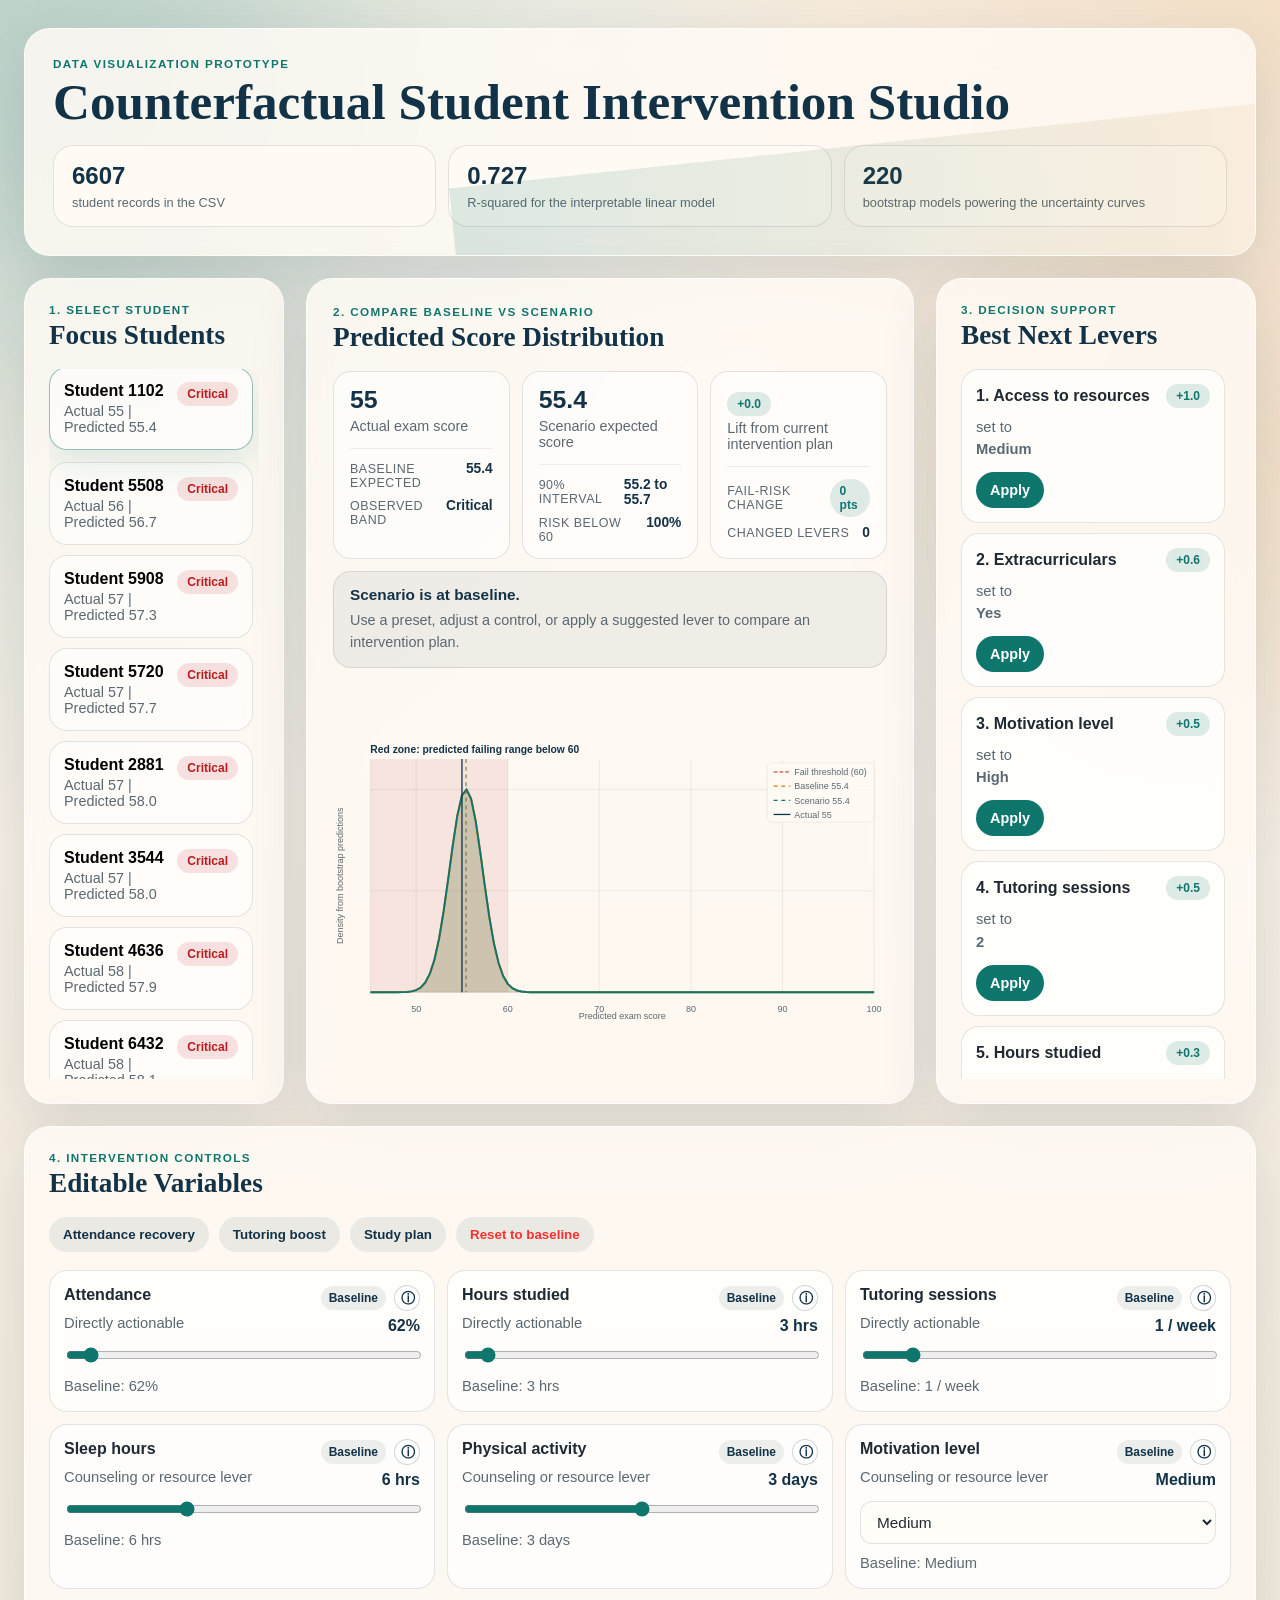
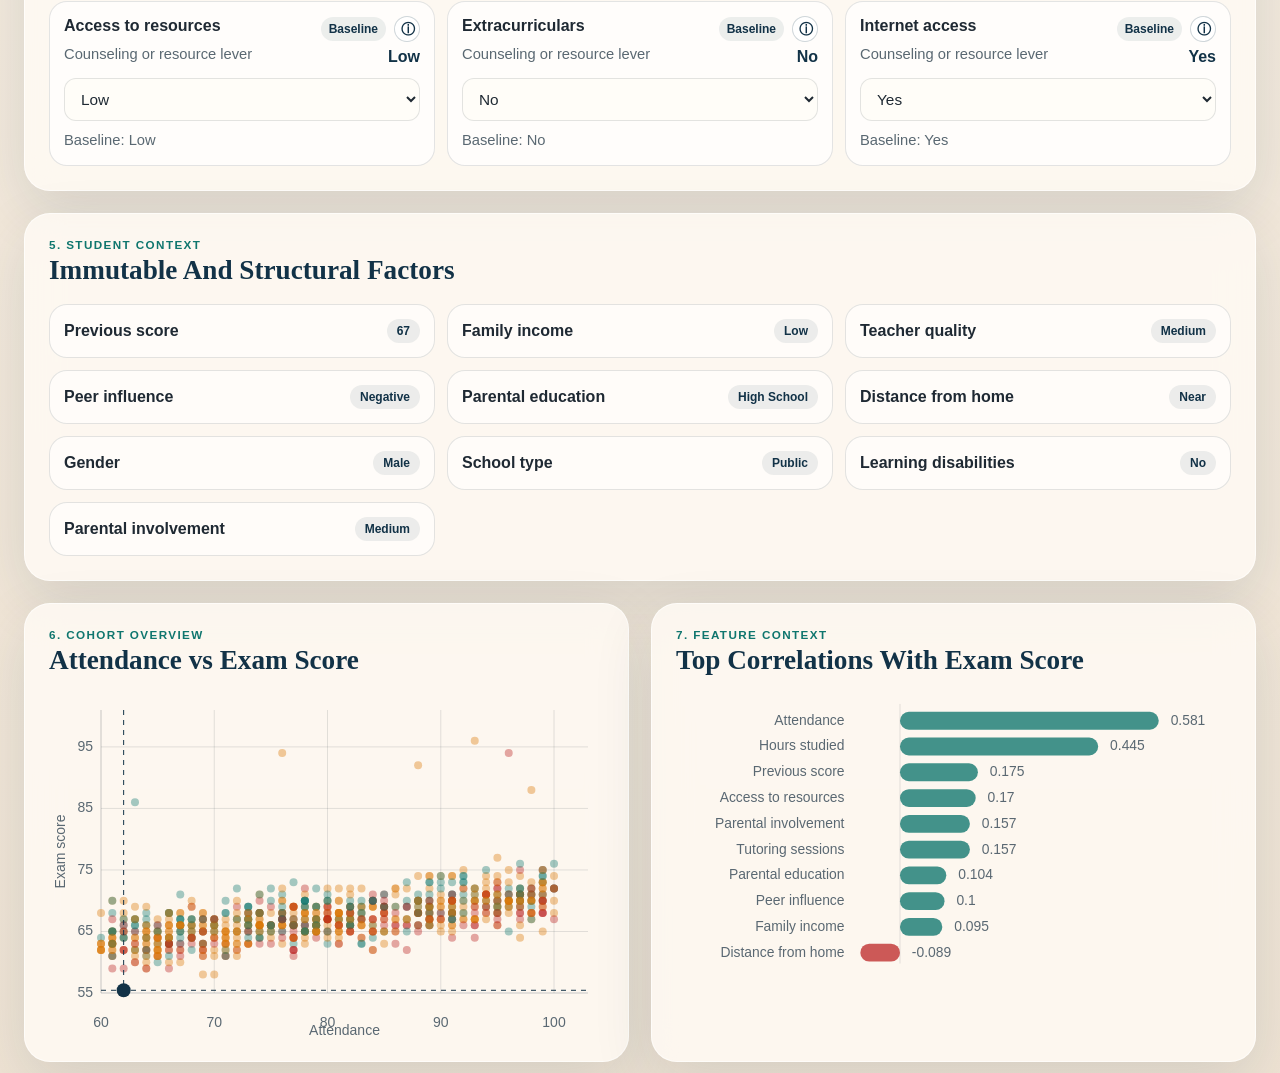
==== commit 43518440: "Add cohort modal functionality with CSV data loading and scatter chart rendering" ====
--- a/prototype/index.html
+++ b/prototype/index.html
@@ -27,7 +27,7 @@
       <section class="studio-layout">
         <aside class="panel rail-panel reveal" id="studentPanel">
           <div class="panel-head">
-            <p class="eyebrow">Select Student</p>
+            <p class="eyebrow">1. Select Student</p>
             <h2>Focus Students</h2>
           </div>
           <div id="studentList" class="student-list"></div>
@@ -37,7 +37,7 @@
           <section class="analysis-grid">
             <section class="panel panel-main reveal">
               <div class="panel-head">
-                <p class="eyebrow">Compare Baseline vs Scenario</p>
+                <p class="eyebrow">2. Compare Baseline vs Scenario</p>
                 <h2>Predicted Score Distribution</h2>
               </div>
               <div id="scoreSummary" class="score-summary"></div>
@@ -57,7 +57,7 @@
             <aside class="insight-stack">
               <section class="panel decision-panel reveal">
                 <div class="panel-head">
-                  <p class="eyebrow">Decision Support</p>
+                  <p class="eyebrow">3. Decision Support</p>
                   <h2>Best Next Levers</h2>
                 </div>
                 <div class="decision-scroll">
@@ -75,7 +75,7 @@
 
       <section class="panel controls-band reveal">
         <div class="panel-head">
-          <p class="eyebrow">Intervention Controls</p>
+          <p class="eyebrow">4. Intervention Controls</p>
           <h2>Editable Variables</h2>
         </div>
         <div id="presetBar" class="preset-bar"></div>
@@ -103,7 +103,7 @@
             </div>
           </div>
           <div class="cohort-modal-body">
-            <div class="cohort-modal-chart">
+            <div id="cohortModalChart" class="cohort-modal-chart">
               <svg
                 id="modalScatterChart"
                 viewBox="0 0 560 300"
@@ -132,7 +132,7 @@
       <section class="context-row">
         <section class="panel reveal">
           <div class="panel-head">
-            <p class="eyebrow">Student Context</p>
+            <p class="eyebrow">5. Student Context</p>
             <h2>Immutable And Structural Factors</h2>
           </div>
           <div id="contextGrid" class="context-grid"></div>
@@ -142,7 +142,7 @@
       <section class="insight-grid">
         <section class="panel reveal">
           <div class="panel-head">
-            <p class="eyebrow">Cohort Overview</p>
+            <p class="eyebrow">6. Cohort Overview</p>
             <h2>Attendance vs Exam Score</h2>
           </div>
 
@@ -174,7 +174,7 @@
 
         <section class="panel reveal">
           <div class="panel-head">
-            <p class="eyebrow">Feature Context</p>
+            <p class="eyebrow">7. Feature Context</p>
             <h2>Top Correlations With Exam Score</h2>
           </div>
           <svg
--- a/prototype/styles.css
+++ b/prototype/styles.css
@@ -266,11 +266,6 @@
   padding-right: 6px;
 }
 
-.student-list {
-  padding-top: 4px;
-  padding-bottom: 6px;
-}
-
 .student-card {
   width: 100%;
   border: 1px solid var(--line);
@@ -712,14 +707,15 @@
 .cohort-modal-chart {
   position: relative;
   min-height: 0;
+  height: 100%;
   display: flex;
   justify-content: center;
 }
 
 #modalScatterChart {
-  width: min(100%, 860px);
-  height: auto;
-  max-height: min(42vh, 340px);
+  width: 100%;
+  height: 100%;
+  max-height: none;
   display: block;
 }
 
@@ -830,11 +826,6 @@
   font-weight: 700;
 }
 
-.chart-subtitle {
-  fill: var(--muted);
-  font-size: 12px;
-}
-
 .axis-line,
 .grid-line {
   stroke: rgba(31, 41, 51, 0.12);
@@ -859,28 +850,6 @@
 
 .scenario-fill {
   fill: rgba(15, 118, 110, 0.16);
-}
-
-.baseline-fail-fill {
-  fill: rgba(217, 119, 6, 0.34);
-}
-
-.scenario-fail-fill {
-  fill: rgba(15, 118, 110, 0.34);
-}
-
-.baseline-rug,
-.scenario-rug {
-  stroke-width: 1;
-  opacity: 0.22;
-}
-
-.baseline-rug {
-  stroke: var(--amber);
-}
-
-.scenario-rug {
-  stroke: var(--teal);
 }
 
 .reveal {
@@ -990,8 +959,4 @@
     width: 94vw;
     height: 90vh;
   }
-
-  #modalScatterChart {
-    max-height: min(40vh, 300px);
-  }
-}
+}
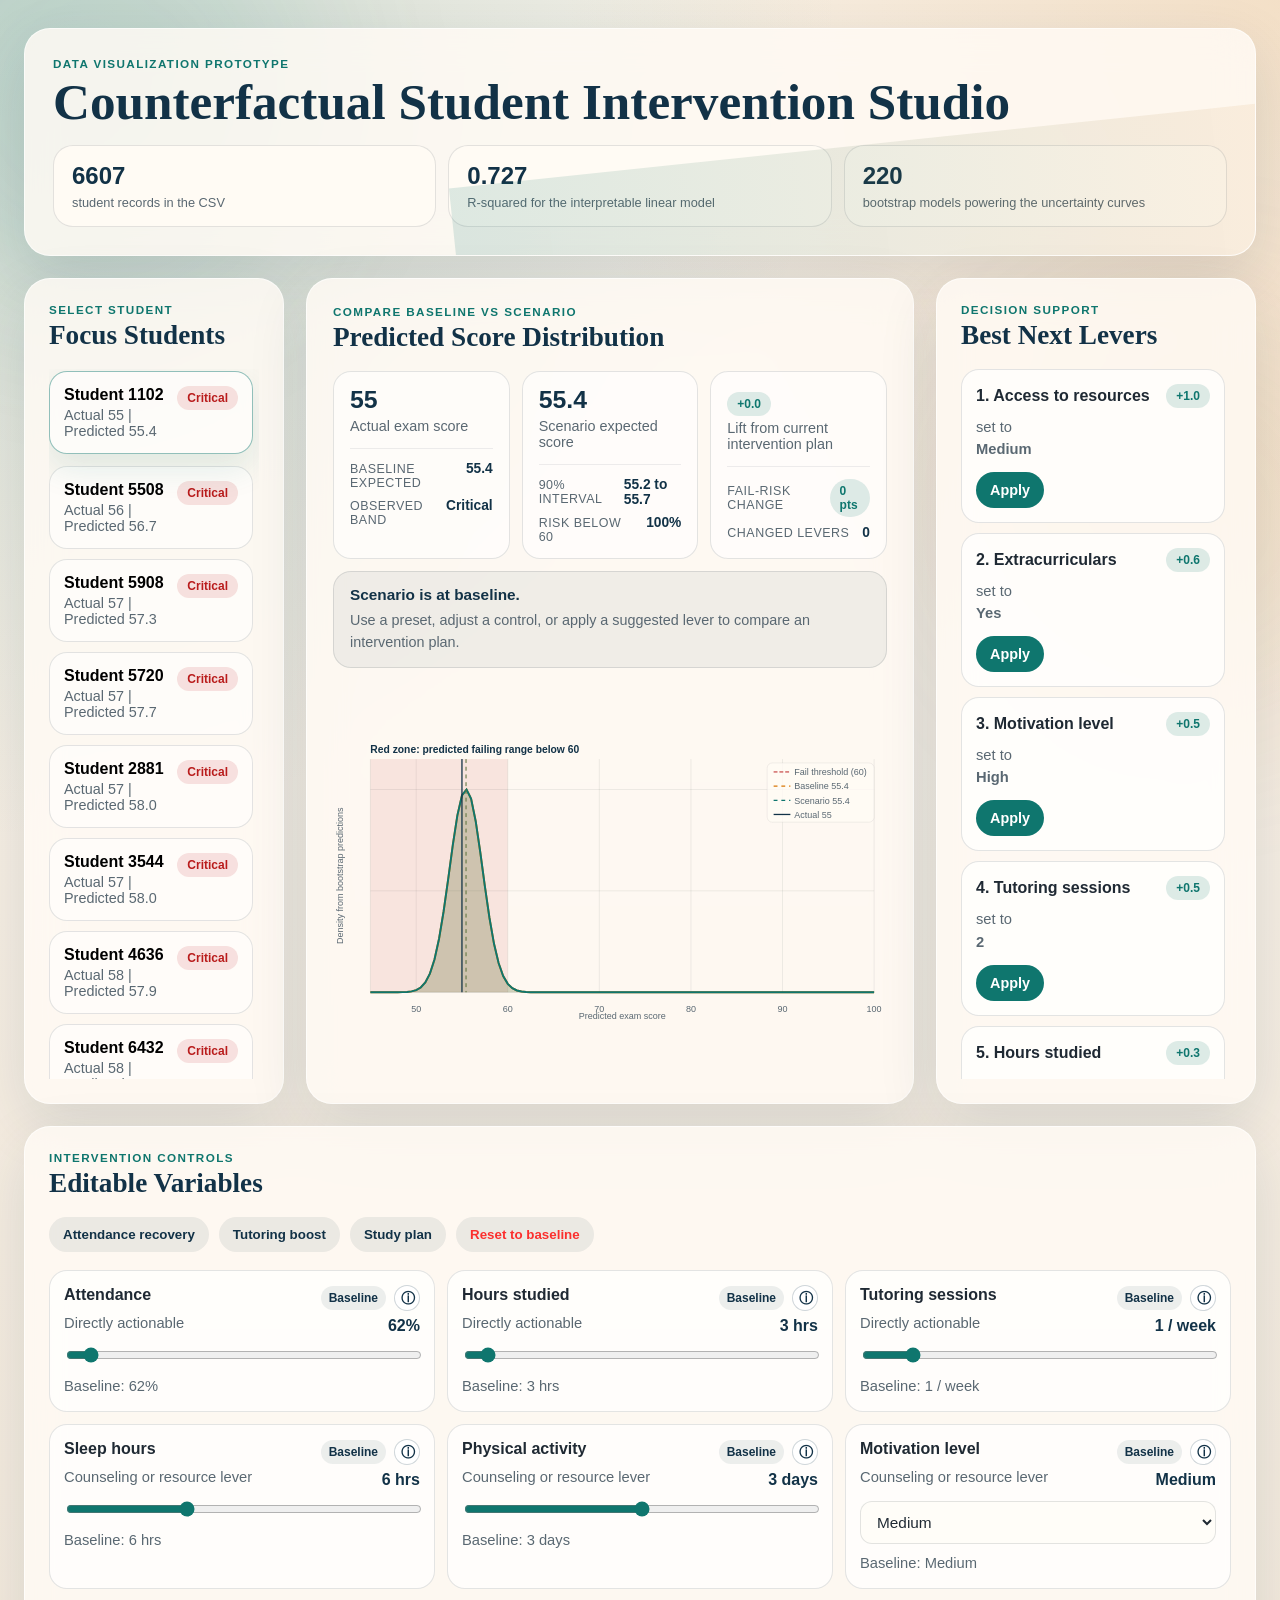
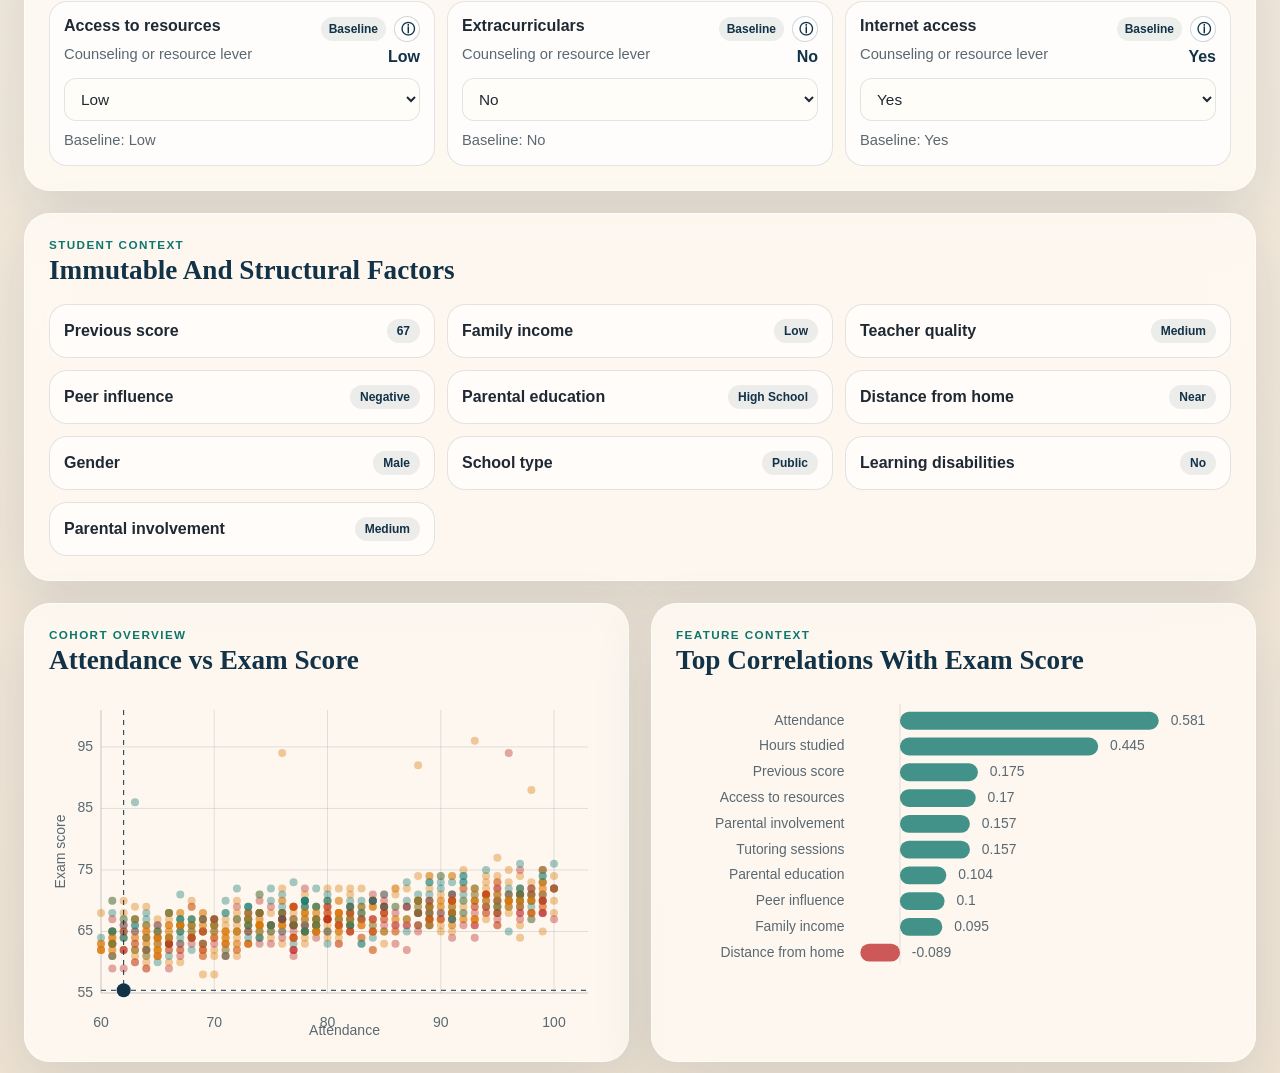
==== commit 1a5156de: "Merge branch 'main' of https://github.com/PeterChiang0101/CSCE679-Project" ====
--- a/prototype/index.html
+++ b/prototype/index.html
@@ -27,7 +27,7 @@
       <section class="studio-layout">
         <aside class="panel rail-panel reveal" id="studentPanel">
           <div class="panel-head">
-            <p class="eyebrow">1. Select Student</p>
+            <p class="eyebrow">Select Student</p>
             <h2>Focus Students</h2>
           </div>
           <div id="studentList" class="student-list"></div>
@@ -37,7 +37,7 @@
           <section class="analysis-grid">
             <section class="panel panel-main reveal">
               <div class="panel-head">
-                <p class="eyebrow">2. Compare Baseline vs Scenario</p>
+                <p class="eyebrow">Compare Baseline vs Scenario</p>
                 <h2>Predicted Score Distribution</h2>
               </div>
               <div id="scoreSummary" class="score-summary"></div>
@@ -57,7 +57,7 @@
             <aside class="insight-stack">
               <section class="panel decision-panel reveal">
                 <div class="panel-head">
-                  <p class="eyebrow">3. Decision Support</p>
+                  <p class="eyebrow">Decision Support</p>
                   <h2>Best Next Levers</h2>
                 </div>
                 <div class="decision-scroll">
@@ -75,7 +75,7 @@
 
       <section class="panel controls-band reveal">
         <div class="panel-head">
-          <p class="eyebrow">4. Intervention Controls</p>
+          <p class="eyebrow">Intervention Controls</p>
           <h2>Editable Variables</h2>
         </div>
         <div id="presetBar" class="preset-bar"></div>
@@ -132,7 +132,7 @@
       <section class="context-row">
         <section class="panel reveal">
           <div class="panel-head">
-            <p class="eyebrow">5. Student Context</p>
+            <p class="eyebrow">Student Context</p>
             <h2>Immutable And Structural Factors</h2>
           </div>
           <div id="contextGrid" class="context-grid"></div>
@@ -142,7 +142,7 @@
       <section class="insight-grid">
         <section class="panel reveal">
           <div class="panel-head">
-            <p class="eyebrow">6. Cohort Overview</p>
+            <p class="eyebrow">Cohort Overview</p>
             <h2>Attendance vs Exam Score</h2>
           </div>
 
@@ -174,7 +174,7 @@
 
         <section class="panel reveal">
           <div class="panel-head">
-            <p class="eyebrow">7. Feature Context</p>
+            <p class="eyebrow">Feature Context</p>
             <h2>Top Correlations With Exam Score</h2>
           </div>
           <svg
--- a/prototype/styles.css
+++ b/prototype/styles.css
@@ -266,6 +266,11 @@
   padding-right: 6px;
 }
 
+.student-list {
+  padding-top: 4px;
+  padding-bottom: 6px;
+}
+
 .student-card {
   width: 100%;
   border: 1px solid var(--line);
@@ -826,6 +831,11 @@
   font-weight: 700;
 }
 
+.chart-subtitle {
+  fill: var(--muted);
+  font-size: 12px;
+}
+
 .axis-line,
 .grid-line {
   stroke: rgba(31, 41, 51, 0.12);
@@ -850,6 +860,28 @@
 
 .scenario-fill {
   fill: rgba(15, 118, 110, 0.16);
+}
+
+.baseline-fail-fill {
+  fill: rgba(217, 119, 6, 0.34);
+}
+
+.scenario-fail-fill {
+  fill: rgba(15, 118, 110, 0.34);
+}
+
+.baseline-rug,
+.scenario-rug {
+  stroke-width: 1;
+  opacity: 0.22;
+}
+
+.baseline-rug {
+  stroke: var(--amber);
+}
+
+.scenario-rug {
+  stroke: var(--teal);
 }
 
 .reveal {
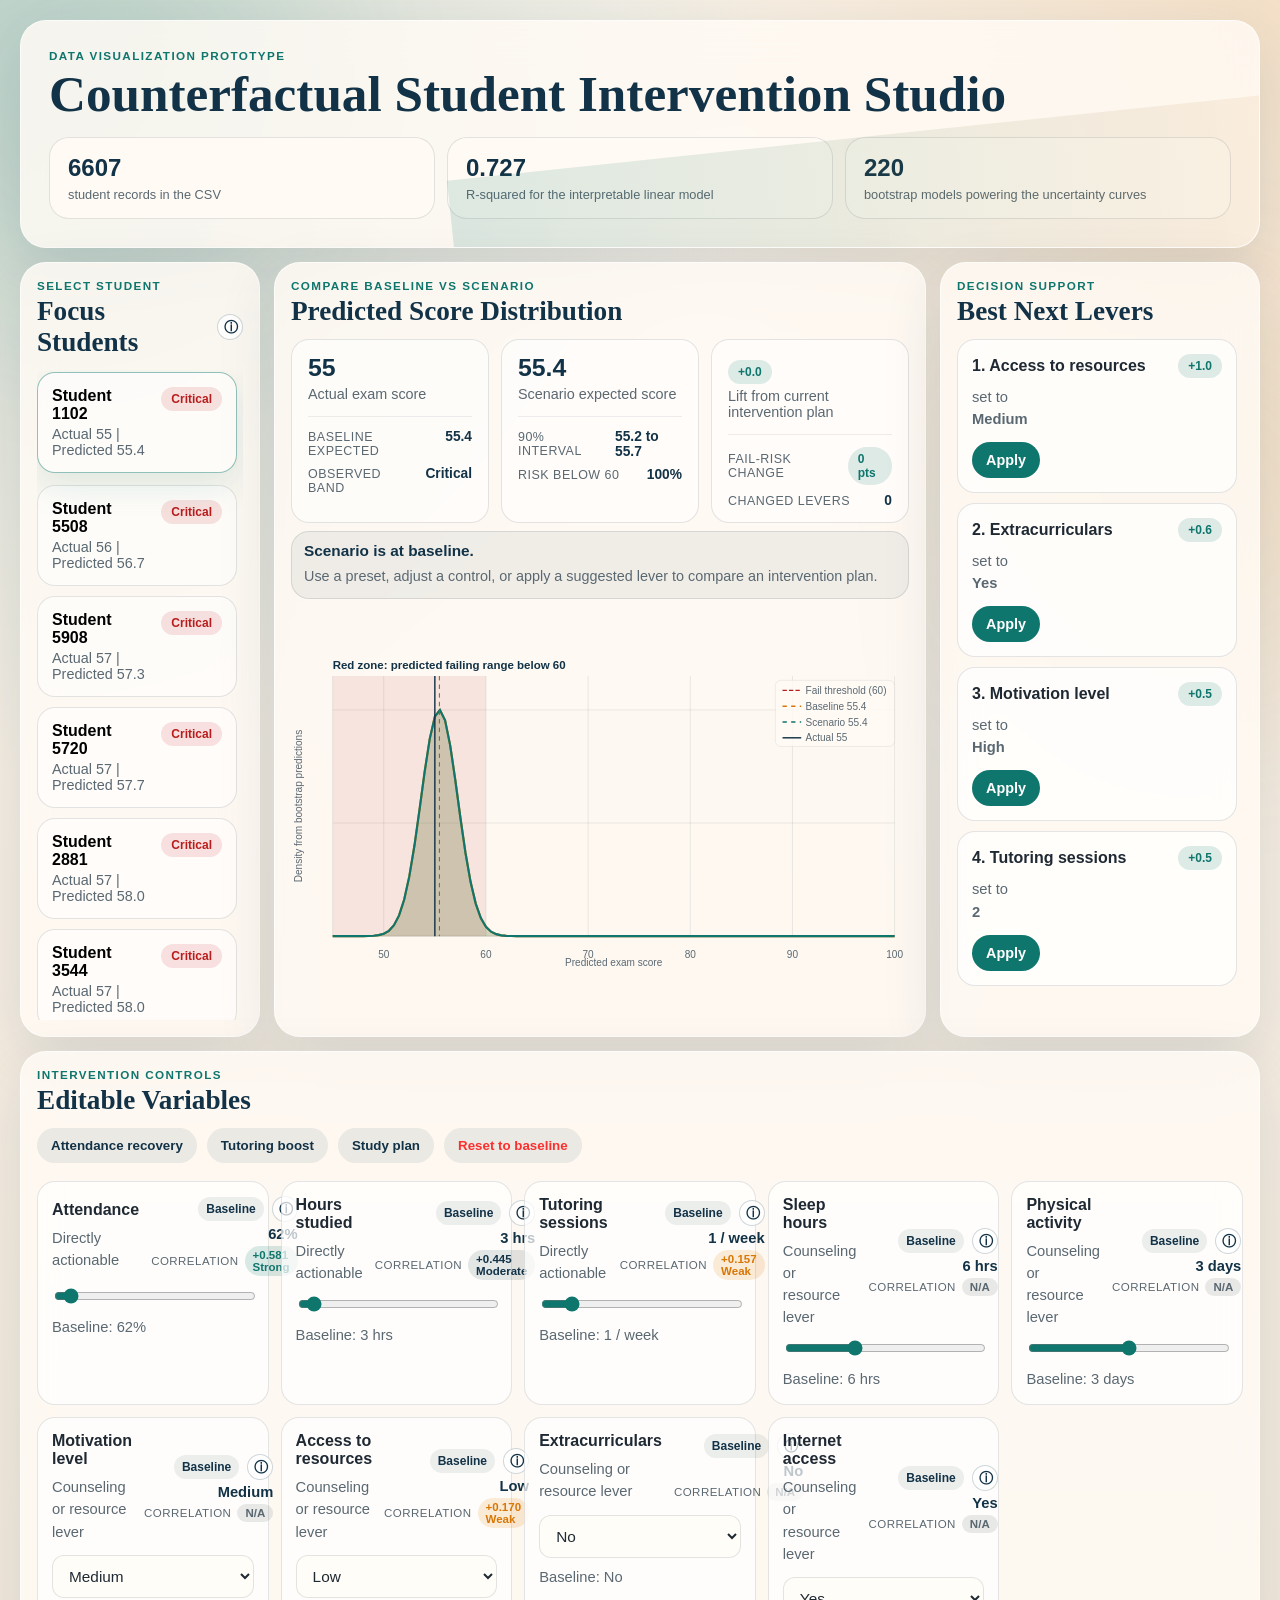
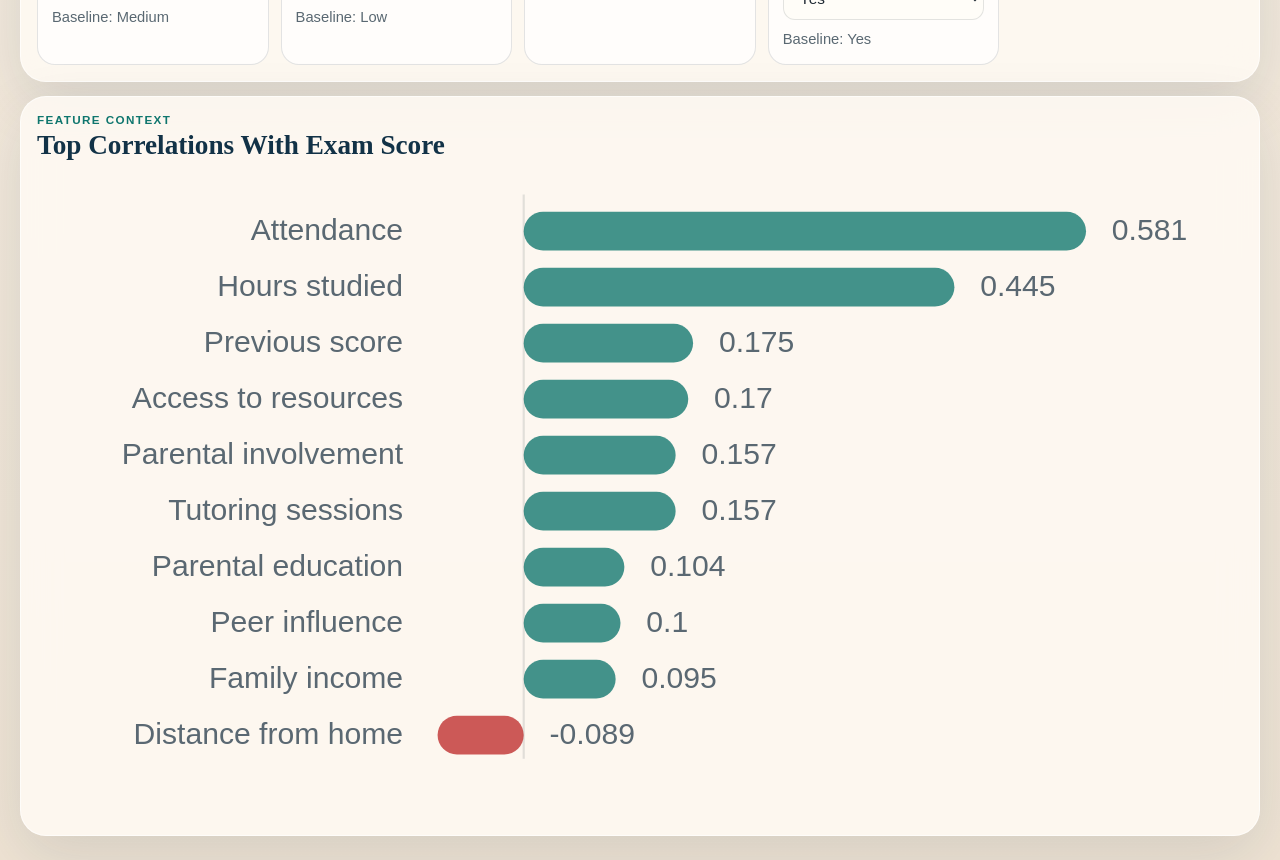
==== commit d97fa499: "Enhance UI with context modal and correlation features; refactor styles for improved layout" ====
--- a/prototype/index.html
+++ b/prototype/index.html
@@ -28,7 +28,18 @@
         <aside class="panel rail-panel reveal" id="studentPanel">
           <div class="panel-head">
             <p class="eyebrow">Select Student</p>
-            <h2>Focus Students</h2>
+            <div class="panel-head-inline">
+              <h2>Focus Students</h2>
+              <button
+                id="studentContextInfo"
+                class="control-info-inline"
+                type="button"
+                title="Immutable factors"
+                aria-label="Open immutable and structural factors"
+              >
+                ⓘ
+              </button>
+            </div>
           </div>
           <div id="studentList" class="student-list"></div>
         </aside>
@@ -129,49 +140,7 @@
         </section>
       </div>
 
-      <section class="context-row">
-        <section class="panel reveal">
-          <div class="panel-head">
-            <p class="eyebrow">Student Context</p>
-            <h2>Immutable And Structural Factors</h2>
-          </div>
-          <div id="contextGrid" class="context-grid"></div>
-        </section>
-      </section>
-
       <section class="insight-grid">
-        <section class="panel reveal">
-          <div class="panel-head">
-            <p class="eyebrow">Cohort Overview</p>
-            <h2>Attendance vs Exam Score</h2>
-          </div>
-
-          <div style="position: relative">
-            <svg
-              id="scatterChart"
-              viewBox="0 0 560 300"
-              role="img"
-              aria-label="Cohort scatterplot"
-            ></svg>
-            <div
-              id="tooltip"
-              style="
-                position: absolute;
-                pointer-events: none;
-                opacity: 0;
-                background: white;
-                border: 0.5px solid #ccc;
-                border-radius: 6px;
-                padding: 6px 10px;
-                font-size: 12px;
-                transition: opacity 0.15s;
-                white-space: nowrap;
-                z-index: 10;
-              "
-            ></div>
-          </div>
-        </section>
-
         <section class="panel reveal">
           <div class="panel-head">
             <p class="eyebrow">Feature Context</p>
@@ -185,6 +154,38 @@
           ></svg>
         </section>
       </section>
+
+      <div
+        id="contextModalOverlay"
+        class="cohort-modal-overlay"
+        aria-hidden="true"
+      >
+        <section
+          class="cohort-modal context-modal"
+          role="dialog"
+          aria-modal="true"
+          aria-labelledby="contextModalTitle"
+        >
+          <div class="cohort-modal-header">
+            <div>
+              <p class="eyebrow">Student Context</p>
+              <h2 id="contextModalTitle">Immutable And Structural Factors</h2>
+            </div>
+          </div>
+          <div class="cohort-modal-body">
+            <div id="contextGrid" class="context-grid"></div>
+          </div>
+          <div class="cohort-modal-footer">
+            <button
+              id="contextModalDone"
+              class="cohort-modal-done"
+              type="button"
+            >
+              Done
+            </button>
+          </div>
+        </section>
+      </div>
     </main>
 
     <script src="./vendor/d3.v7.min.js"></script>
--- a/prototype/styles.css
+++ b/prototype/styles.css
@@ -69,7 +69,7 @@
   z-index: 1;
   max-width: 1500px;
   margin: 0 auto;
-  padding: 28px 24px 56px;
+  padding: 20px 20px 24px;
 }
 
 .panel {
@@ -183,12 +183,12 @@
 .context-row,
 .insight-grid {
   display: grid;
-  gap: 22px;
-  margin-top: 22px;
+  gap: 14px;
+  margin-top: 14px;
 }
 
 .studio-layout {
-  grid-template-columns: 260px minmax(0, 1fr);
+  grid-template-columns: 240px minmax(0, 1fr);
   align-items: stretch;
 }
 
@@ -221,18 +221,25 @@
 }
 
 .controls-band {
-  margin-top: 22px;
+  margin-top: 14px;
 }
 
 .insight-grid {
-  grid-template-columns: 1fr 1fr;
+  grid-template-columns: 1fr;
 }
 
 .panel-head {
   display: flex;
   flex-direction: column;
   gap: 4px;
-  margin-bottom: 18px;
+  margin-bottom: 12px;
+}
+
+.panel-head-inline {
+  display: flex;
+  align-items: center;
+  justify-content: space-between;
+  gap: 12px;
 }
 
 .panel-head-compact {
@@ -249,7 +256,7 @@
 .controls-band,
 .context-row > .panel,
 .insight-grid > .panel {
-  padding: 24px;
+  padding: 16px;
 }
 
 .rail-panel {
@@ -261,7 +268,7 @@
 .decision-scroll {
   display: grid;
   gap: 10px;
-  max-height: calc(100vh - 190px);
+  max-height: calc(100vh - 250px);
   overflow: auto;
   padding-right: 6px;
 }
@@ -349,12 +356,12 @@
 .score-summary {
   display: grid;
   grid-template-columns: repeat(4, minmax(0, 1fr));
-  gap: 12px;
-  margin-bottom: 12px;
+  gap: 8px;
+  margin-bottom: 8px;
 }
 
 .panel-main {
-  padding: 26px 26px 22px;
+  padding: 16px;
   display: flex;
   flex-direction: column;
 }
@@ -417,8 +424,8 @@
 .scenario-feedback {
   display: grid;
   gap: 6px;
-  margin-bottom: 18px;
-  padding: 14px 16px;
+  margin-bottom: 10px;
+  padding: 10px 12px;
   border-radius: 18px;
   border: 1px solid var(--line);
   background: rgba(18, 50, 71, 0.06);
@@ -576,7 +583,7 @@
 }
 
 .controls-grid-band {
-  grid-template-columns: repeat(3, minmax(0, 1fr));
+  grid-template-columns: repeat(5, minmax(0, 1fr));
 }
 
 .context-grid {
@@ -594,7 +601,7 @@
   display: flex;
   flex-direction: column;
   align-items: flex-end;
-  gap: 6px;
+  gap: 4px;
 }
 
 .control-side-row {
@@ -632,8 +639,48 @@
 
 .control-value {
   color: var(--navy);
-  font-size: 1rem;
+  font-size: 0.92rem;
   font-weight: 700;
+}
+
+.control-correlation {
+  display: flex;
+  align-items: center;
+  gap: 6px;
+}
+
+.correlation-label {
+  color: var(--muted);
+  font-size: 0.72rem;
+  text-transform: uppercase;
+  letter-spacing: 0.04em;
+}
+
+.correlation-chip {
+  border-radius: 999px;
+  padding: 3px 8px;
+  font-size: 0.72rem;
+  font-weight: 700;
+}
+
+.corr-strong {
+  background: rgba(15, 118, 110, 0.16);
+  color: var(--teal);
+}
+
+.corr-moderate {
+  background: rgba(18, 50, 71, 0.12);
+  color: var(--navy);
+}
+
+.corr-weak {
+  background: rgba(217, 119, 6, 0.14);
+  color: var(--amber);
+}
+
+.corr-low {
+  background: rgba(90, 104, 114, 0.14);
+  color: var(--muted);
 }
 
 .control-card.changed {
@@ -694,6 +741,17 @@
   display: grid;
   grid-template-rows: auto minmax(0, 1fr) auto;
   overflow: hidden;
+}
+
+.context-modal {
+  width: min(72vw, 900px);
+  height: auto;
+  max-height: min(72vh, 700px);
+}
+
+.context-modal .cohort-modal-body {
+  grid-template-rows: 1fr;
+  overflow: auto;
 }
 
 .cohort-modal-header {
@@ -951,6 +1009,13 @@
 
   .controls-grid-band,
   .context-grid {
+    grid-template-columns: repeat(3, minmax(0, 1fr));
+  }
+}
+
+@media (max-width: 920px) {
+  .controls-grid-band,
+  .context-grid {
     grid-template-columns: repeat(2, minmax(0, 1fr));
   }
 }
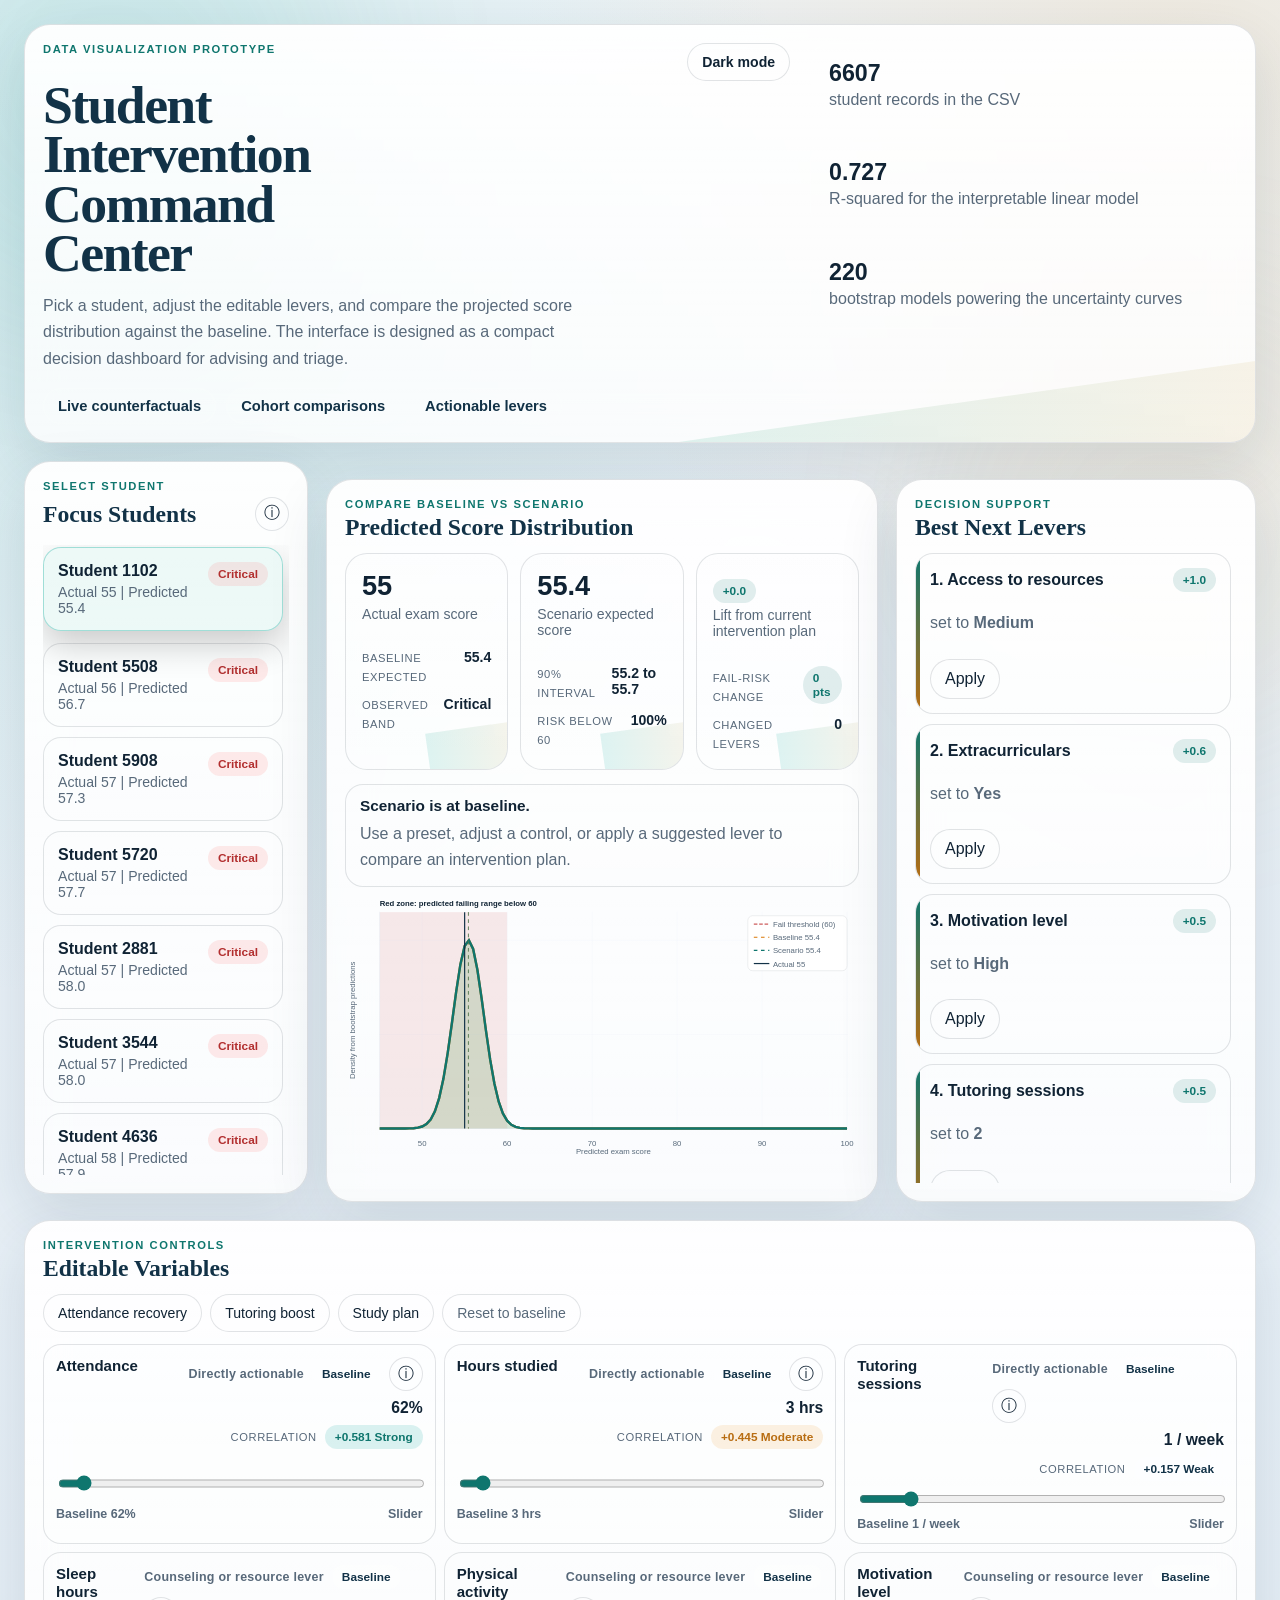
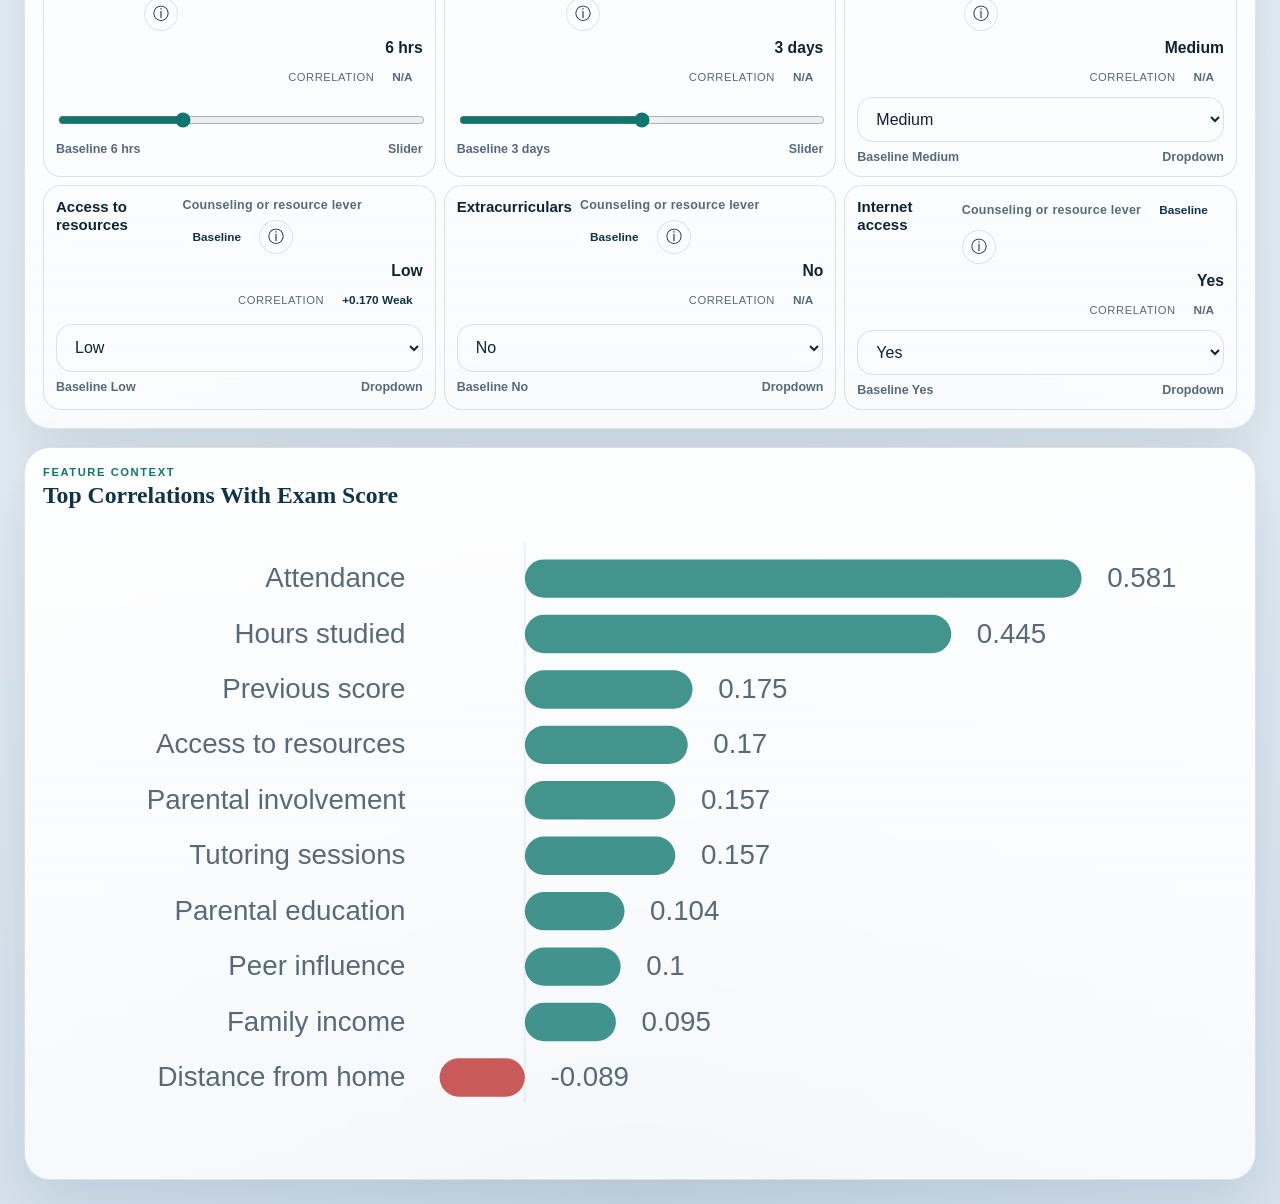
==== commit 3e18922a: "Refactor code structure for improved readability and maintainability" ====
--- a/prototype/index.html
+++ b/prototype/index.html
@@ -3,7 +3,7 @@
   <head>
     <meta charset="UTF-8" />
     <meta name="viewport" content="width=device-width, initial-scale=1.0" />
-    <title>Counterfactual Student Dashboard Prototype</title>
+    <title>Student Intervention Command Center</title>
     <link rel="stylesheet" href="./styles.css" />
   </head>
   <body>
@@ -12,14 +12,29 @@
     <main class="app-shell">
       <header class="hero panel reveal">
         <div class="hero-copy-block">
-          <p class="eyebrow">Data Visualization Prototype</p>
-          <h1>Counterfactual Student Intervention Studio</h1>
-          <!-- <p class="hero-copy">
-            A prototype checkpoint for the advising dashboard proposed in the
-            report and slides: choose an at-risk student, simulate an
-            intervention, and see the predicted score distribution shift in real
-            time.
-          </p> -->
+          <div class="hero-toolbar">
+            <p class="eyebrow">Data Visualization Prototype</p>
+            <button
+              id="themeToggle"
+              class="theme-toggle"
+              type="button"
+              aria-pressed="false"
+              aria-label="Switch theme"
+            >
+              Light mode
+            </button>
+          </div>
+          <h1>Student Intervention Command Center</h1>
+          <p class="hero-copy">
+            Pick a student, adjust the editable levers, and compare the
+            projected score distribution against the baseline. The interface is
+            designed as a compact decision dashboard for advising and triage.
+          </p>
+          <div class="chip-row">
+            <span class="chip">Live counterfactuals</span>
+            <span class="chip">Cohort comparisons</span>
+            <span class="chip">Actionable levers</span>
+          </div>
         </div>
         <div class="hero-metrics" id="heroMetrics"></div>
       </header>
@@ -84,7 +99,7 @@
         </section>
       </section>
 
-      <section class="panel controls-band reveal">
+      <section class="panel controls-band compact-controls reveal">
         <div class="panel-head">
           <p class="eyebrow">Intervention Controls</p>
           <h2>Editable Variables</h2>
@@ -109,7 +124,7 @@
         >
           <div class="cohort-modal-header">
             <div>
-              <p class="eyebrow">Cohert Anaylsis</p>
+              <p class="eyebrow">Cohort Analysis</p>
               <h2 id="cohortModalTitle">Attendance vs Exam Score</h2>
             </div>
           </div>
@@ -169,7 +184,7 @@
           <div class="cohort-modal-header">
             <div>
               <p class="eyebrow">Student Context</p>
-              <h2 id="contextModalTitle">Immutable And Structural Factors</h2>
+              <h2 id="contextModalTitle">Immutable and Structural Factors</h2>
             </div>
           </div>
           <div class="cohort-modal-body">
--- a/prototype/styles.css
+++ b/prototype/styles.css
@@ -1,24 +1,49 @@
 :root {
-  --bg: #f5efe3;
-  --panel: rgba(255, 251, 245, 0.84);
-  --panel-strong: rgba(255, 251, 245, 0.94);
-  --ink: #1f2933;
-  --muted: #5a6872;
-  --line: rgba(31, 41, 51, 0.12);
-  --teal: #0f766e;
-  --teal-soft: rgba(15, 118, 110, 0.14);
-  --amber: #d97706;
-  --amber-soft: rgba(217, 119, 6, 0.12);
-  --rose: #b91c1c;
-  --navy: #123247;
-  --shadow: 0 20px 60px rgba(18, 50, 71, 0.12);
+  --bg: #06101d;
+  --bg-alt: #0b1729;
+  --surface: rgba(9, 18, 33, 0.78);
+  --surface-strong: rgba(12, 24, 44, 0.94);
+  --surface-soft: rgba(255, 255, 255, 0.04);
+  --ink: #edf4fb;
+  --muted: #97a7ba;
+  --line: rgba(170, 193, 214, 0.16);
+  --teal: #38b8aa;
+  --teal-soft: rgba(56, 184, 170, 0.16);
+  --amber: #f0b35c;
+  --amber-soft: rgba(240, 179, 92, 0.16);
+  --rose: #ff7d7d;
+  --navy: #dbe7f3;
+  --shadow: 0 30px 90px rgba(1, 6, 14, 0.48);
   --display:
     "Iowan Old Style", "Palatino Linotype", "Book Antiqua", Georgia, serif;
   --ui: "Avenir Next", "Segoe UI", "Helvetica Neue", sans-serif;
 }
 
+html[data-theme="light"] {
+  color-scheme: light;
+  --bg: #edf3f8;
+  --bg-alt: #dfeaf3;
+  --surface: rgba(255, 255, 255, 0.8);
+  --surface-strong: rgba(255, 255, 255, 0.95);
+  --surface-soft: rgba(18, 50, 71, 0.04);
+  --ink: #102334;
+  --muted: #58697a;
+  --line: rgba(17, 36, 52, 0.12);
+  --teal: #0f766e;
+  --teal-soft: rgba(15, 118, 110, 0.12);
+  --amber: #b86d12;
+  --amber-soft: rgba(184, 109, 18, 0.12);
+  --rose: #b22f2f;
+  --navy: #123247;
+  --shadow: 0 22px 60px rgba(18, 50, 71, 0.12);
+}
+
 * {
   box-sizing: border-box;
+}
+
+html {
+  color-scheme: dark;
 }
 
 body {
@@ -28,90 +53,147 @@
   color: var(--ink);
   background:
     radial-gradient(
-      circle at top left,
-      rgba(15, 118, 110, 0.18),
-      transparent 28%
+      circle at 8% 10%,
+      rgba(56, 184, 170, 0.18),
+      transparent 26%
     ),
     radial-gradient(
-      circle at top right,
-      rgba(217, 119, 6, 0.15),
-      transparent 24%
+      circle at 92% 2%,
+      rgba(240, 179, 92, 0.18),
+      transparent 22%
     ),
-    linear-gradient(180deg, #f8f2e9 0%, #efe3d3 100%);
+    radial-gradient(
+      circle at 50% 100%,
+      rgba(45, 89, 138, 0.22),
+      transparent 34%
+    ),
+    linear-gradient(180deg, var(--bg) 0%, var(--bg-alt) 100%);
   overflow-x: hidden;
+}
+
+html[data-theme="light"] body {
+  background:
+    radial-gradient(
+      circle at 8% 10%,
+      rgba(56, 184, 170, 0.15),
+      transparent 26%
+    ),
+    radial-gradient(
+      circle at 92% 2%,
+      rgba(240, 179, 92, 0.16),
+      transparent 22%
+    ),
+    radial-gradient(
+      circle at 50% 100%,
+      rgba(45, 89, 138, 0.12),
+      transparent 34%
+    ),
+    linear-gradient(180deg, var(--bg) 0%, var(--bg-alt) 100%);
+}
+
+html[data-theme="light"] body::before {
+  opacity: 0.08;
+}
+
+body::before {
+  content: "";
+  position: fixed;
+  inset: 0;
+  pointer-events: none;
+  opacity: 0.16;
+  background-image:
+    linear-gradient(rgba(255, 255, 255, 0.04) 1px, transparent 1px),
+    linear-gradient(90deg, rgba(255, 255, 255, 0.04) 1px, transparent 1px);
+  background-size: 42px 42px;
+  mask-image: linear-gradient(180deg, rgba(0, 0, 0, 0.82), transparent 86%);
 }
 
 .page-glow {
   position: fixed;
-  width: 28rem;
-  height: 28rem;
+  width: 30rem;
+  height: 30rem;
   border-radius: 999px;
   filter: blur(90px);
   pointer-events: none;
-  opacity: 0.48;
+  opacity: 0.28;
   z-index: 0;
 }
 
 .page-glow-left {
-  top: -8rem;
+  top: -10rem;
   left: -8rem;
-  background: rgba(15, 118, 110, 0.22);
+  background: rgba(56, 184, 170, 0.38);
 }
 
 .page-glow-right {
   right: -8rem;
-  bottom: 10rem;
-  background: rgba(217, 119, 6, 0.18);
-}
-
-.app-shell {
+  bottom: 8rem;
+  background: rgba(240, 179, 92, 0.28);
+}
+
+.app-shell,
+.gallery-shell {
   position: relative;
   z-index: 1;
-  max-width: 1500px;
+  max-width: 1560px;
   margin: 0 auto;
-  padding: 20px 20px 24px;
-}
-
-.panel {
-  background: var(--panel);
-  border: 1px solid rgba(255, 255, 255, 0.6);
+  padding: 24px;
+}
+
+.panel,
+.hero,
+.capture-frame,
+.mock-panel,
+.cohort-modal {
+  background: linear-gradient(180deg, var(--surface-strong), var(--surface));
+  border: 1px solid var(--line);
   border-radius: 26px;
   box-shadow: var(--shadow);
-  backdrop-filter: blur(18px);
+  backdrop-filter: blur(20px);
 }
 
 .hero {
-  display: grid;
-  grid-template-columns: 1fr;
+  position: relative;
+  overflow: hidden;
+  display: grid;
+  grid-template-columns: minmax(0, 1.4fr) minmax(300px, 0.8fr);
   gap: 20px;
   padding: 28px;
-  overflow: hidden;
-  position: relative;
-}
-
-.hero-copy-block {
-  align-self: stretch;
 }
 
 .hero::after {
   content: "";
   position: absolute;
-  inset: auto -5% -30% 35%;
-  height: 180px;
+  inset: auto -8% -42% 40%;
+  height: 210px;
   background: linear-gradient(
     90deg,
-    rgba(15, 118, 110, 0.14),
-    rgba(217, 119, 6, 0.08)
+    rgba(56, 184, 170, 0.18),
+    rgba(240, 179, 92, 0.12)
   );
-  transform: rotate(-6deg);
-}
-
-.eyebrow {
+  transform: rotate(-8deg);
+  pointer-events: none;
+}
+
+.hero-copy-block {
+  position: relative;
+  z-index: 1;
+}
+
+.hero-toolbar {
+  display: flex;
+  align-items: flex-start;
+  justify-content: space-between;
+  gap: 14px;
+}
+
+.eyebrow,
+.tiny-label {
   margin: 0 0 8px;
   text-transform: uppercase;
-  letter-spacing: 0.12em;
-  font-size: 0.73rem;
-  font-weight: 700;
+  letter-spacing: 0.14em;
+  font-size: 0.7rem;
+  font-weight: 800;
   color: var(--teal);
 }
 
@@ -119,20 +201,24 @@
 h2,
 h3 {
   margin: 0;
+  color: var(--navy);
+}
+
+h1,
+h2 {
   font-family: var(--display);
-  font-weight: 700;
 }
 
 h1 {
-  font-size: clamp(2.4rem, 4vw, 4.4rem);
+  font-size: clamp(2.6rem, 4.2vw, 4.8rem);
   line-height: 0.92;
-  max-width: 49ch;
-  color: var(--navy);
+  max-width: 14ch;
+  letter-spacing: -0.03em;
 }
 
 h2 {
-  font-size: 1.7rem;
-  color: var(--navy);
+  font-size: clamp(1.35rem, 1.85vw, 2rem);
+  line-height: 1.02;
 }
 
 h3 {
@@ -140,41 +226,89 @@
   color: var(--navy);
 }
 
+.hero-copy,
+.element-copy p,
+.support-copy,
+.score-meta label,
+.scenario-feedback span,
+.recommendation-card p,
+.coefficient-card p,
+.control-card p,
+.context-card p,
+.metric-card span,
+.modal-focus-control p {
+  color: var(--muted);
+  line-height: 1.65;
+}
+
 .hero-copy {
-  max-width: 62ch;
-  color: var(--muted);
-  font-size: 1.02rem;
-  line-height: 1.65;
+  max-width: 64ch;
   margin: 14px 0 0;
+  font-size: 1rem;
+}
+
+.chip-row {
+  display: flex;
+  flex-wrap: wrap;
+  gap: 10px;
+  margin-top: 16px;
+}
+
+.chip {
+  display: inline-flex;
+  align-items: center;
+  gap: 8px;
+  padding: 9px 14px;
+  border-radius: 999px;
+  border: 1px solid rgba(255, 255, 255, 0.08);
+  background: rgba(255, 255, 255, 0.04);
+  color: var(--navy);
+  font-size: 0.92rem;
+  font-weight: 700;
+}
+
+.theme-toggle {
+  border: 1px solid var(--line);
+  border-radius: 999px;
+  padding: 10px 14px;
+  background: rgba(255, 255, 255, 0.05);
+  color: var(--ink);
+  font: inherit;
+  font-size: 0.88rem;
+  font-weight: 800;
+  cursor: pointer;
+  transition:
+    transform 180ms ease,
+    border-color 180ms ease,
+    background 180ms ease;
+}
+
+.theme-toggle:hover {
+  transform: translateY(-1px);
+  border-color: rgba(56, 184, 170, 0.42);
+  background: rgba(56, 184, 170, 0.08);
 }
 
 .hero-metrics {
-  display: grid;
-  grid-template-columns: repeat(3, minmax(0, 1fr));
+  position: relative;
+  z-index: 1;
+  display: grid;
+  grid-template-columns: 1fr;
   gap: 12px;
-  align-self: stretch;
   align-content: start;
 }
 
 .metric-card {
-  background: var(--panel-strong);
-  border: 1px solid var(--line);
+  padding: 16px 18px;
   border-radius: 20px;
-  padding: 16px 18px 14px;
+  background: rgba(255, 255, 255, 0.05);
+  border: 1px solid rgba(255, 255, 255, 0.08);
 }
 
 .metric-card strong {
   display: block;
-  font-size: 1.5rem;
-  color: var(--navy);
-}
-
-.metric-card span {
-  display: block;
-  margin-top: 4px;
-  color: var(--muted);
-  font-size: 0.8rem;
-  line-height: 1.4;
+  font-size: 1.45rem;
+  color: var(--ink);
 }
 
 .studio-layout,
@@ -183,12 +317,12 @@
 .context-row,
 .insight-grid {
   display: grid;
-  gap: 14px;
-  margin-top: 14px;
+  gap: 18px;
+  margin-top: 18px;
 }
 
 .studio-layout {
-  grid-template-columns: 240px minmax(0, 1fr);
+  grid-template-columns: 284px minmax(0, 1fr);
   align-items: stretch;
 }
 
@@ -197,12 +331,8 @@
   gap: 22px;
 }
 
-.studio-main > .analysis-grid {
-  margin-top: 0;
-}
-
 .analysis-grid {
-  grid-template-columns: minmax(0, 1.9fr) 320px;
+  grid-template-columns: minmax(0, 1.75fr) 360px;
   align-items: stretch;
 }
 
@@ -216,23 +346,20 @@
   flex: 1;
 }
 
-.context-row {
-  margin-top: 22px;
-}
-
 .controls-band {
-  margin-top: 14px;
-}
-
-.insight-grid {
-  grid-template-columns: 1fr;
+  margin-top: 18px;
+}
+
+.compact-controls {
+  padding-top: 16px;
+  padding-bottom: 16px;
 }
 
 .panel-head {
   display: flex;
   flex-direction: column;
-  gap: 4px;
-  margin-bottom: 12px;
+  gap: 5px;
+  margin-bottom: 14px;
 }
 
 .panel-head-inline {
@@ -242,33 +369,32 @@
   gap: 12px;
 }
 
-.panel-head-compact {
-  margin-bottom: 14px;
-}
-
 .panel-head .eyebrow {
   margin-bottom: 0;
 }
 
+.panel,
 .rail-panel,
 .panel-main,
 .decision-panel,
 .controls-band,
 .context-row > .panel,
-.insight-grid > .panel {
-  padding: 16px;
+.insight-grid > .panel,
+.cohort-modal {
+  padding: 18px;
 }
 
 .rail-panel {
   position: sticky;
   top: 24px;
+  align-self: start;
 }
 
 .student-list,
 .decision-scroll {
   display: grid;
   gap: 10px;
-  max-height: calc(100vh - 250px);
+  max-height: calc(100vh - 270px);
   overflow: auto;
   padding-right: 6px;
 }
@@ -278,26 +404,38 @@
   padding-bottom: 6px;
 }
 
+.student-card,
+.preset-button,
+.reset-button,
+.recommendation-apply,
+.cohort-modal-done,
+.control-info-inline {
+  border: 1px solid transparent;
+  font: inherit;
+}
+
 .student-card {
   width: 100%;
-  border: 1px solid var(--line);
+  border-color: var(--line);
   border-radius: 18px;
   padding: 14px;
-  background: rgba(255, 255, 255, 0.58);
+  background: rgba(255, 255, 255, 0.04);
   cursor: pointer;
-  font: inherit;
   text-align: left;
+  color: var(--ink);
   transition:
     transform 180ms ease,
     border-color 180ms ease,
-    box-shadow 180ms ease;
+    box-shadow 180ms ease,
+    background 180ms ease;
 }
 
 .student-card:hover,
 .student-card.active {
   transform: translateY(-2px);
-  border-color: rgba(15, 118, 110, 0.45);
-  box-shadow: 0 14px 34px rgba(15, 118, 110, 0.12);
+  border-color: rgba(56, 184, 170, 0.42);
+  background: rgba(56, 184, 170, 0.08);
+  box-shadow: 0 14px 34px rgba(0, 0, 0, 0.2);
 }
 
 .student-card-top {
@@ -308,32 +446,34 @@
 }
 
 .student-card-name {
-  font-weight: 700;
+  font-weight: 800;
+  color: var(--ink);
 }
 
 .student-card-score {
-  font-size: 0.9rem;
+  font-size: 0.88rem;
   color: var(--muted);
-  margin-top: 3px;
+  margin-top: 4px;
 }
 
 .risk-pill,
 .delta-pill,
-.tag-pill {
+.tag-pill,
+.correlation-chip {
   display: inline-flex;
   align-items: center;
   justify-content: center;
   border-radius: 999px;
   padding: 5px 10px;
-  font-size: 0.75rem;
-  font-weight: 700;
-  background: rgba(18, 50, 71, 0.08);
+  font-size: 0.74rem;
+  font-weight: 800;
+  background: rgba(255, 255, 255, 0.07);
   color: var(--navy);
 }
 
 .risk-critical,
 .delta-negative {
-  background: rgba(185, 28, 28, 0.12);
+  background: rgba(255, 125, 125, 0.16);
   color: var(--rose);
 }
 
@@ -349,53 +489,67 @@
 }
 
 .risk-strong {
-  background: rgba(18, 50, 71, 0.1);
+  background: rgba(255, 255, 255, 0.08);
   color: var(--navy);
 }
 
-.score-summary {
-  display: grid;
-  grid-template-columns: repeat(4, minmax(0, 1fr));
-  gap: 8px;
-  margin-bottom: 8px;
-}
-
-.panel-main {
-  padding: 16px;
-  display: flex;
-  flex-direction: column;
-}
 #scoreSummary {
   display: grid;
   grid-template-columns: repeat(3, minmax(0, 1fr));
   gap: 12px;
 }
+
 .score-tile {
-  background: rgba(255, 255, 255, 0.6);
+  position: relative;
+  overflow: hidden;
+  padding: 16px;
+  border-radius: 22px;
+  background: linear-gradient(
+    180deg,
+    rgba(255, 255, 255, 0.05),
+    rgba(255, 255, 255, 0.03)
+  );
   border: 1px solid var(--line);
-  border-radius: 18px;
-  padding: 14px 16px;
+}
+
+.score-tile::after {
+  content: "";
+  position: absolute;
+  inset: auto -18% -36% 54%;
+  height: 120px;
+  background: linear-gradient(
+    90deg,
+    rgba(56, 184, 170, 0.16),
+    rgba(240, 179, 92, 0.12)
+  );
+  transform: rotate(-8deg);
 }
 
 .score-tile > strong {
+  position: relative;
+  z-index: 1;
   display: block;
-  font-size: 1.55rem;
-  color: var(--navy);
+  font-size: 1.7rem;
+  color: var(--ink);
 }
 
 .score-tile > span {
+  position: relative;
+  z-index: 1;
   display: block;
   margin-top: 4px;
   color: var(--muted);
-  font-size: 0.9rem;
+  font-size: 0.88rem;
 }
 
 .score-meta {
-  display: grid;
-  gap: 8px;
+  position: relative;
+  z-index: 1;
+  display: grid;
+  gap: 10px;
   margin-top: 14px;
   padding-top: 12px;
-  border-top: 1px solid rgba(31, 41, 51, 0.08);
+  border-top: 1px solid rgba(255, 255, 255, 0.08);
 }
 
 .score-meta div {
@@ -405,30 +559,26 @@
   align-items: baseline;
 }
 
-.score-meta label {
-  color: var(--muted);
-  font-size: 0.78rem;
+.score-meta label,
+.correlation-label {
   text-transform: uppercase;
-  letter-spacing: 0.04em;
+  letter-spacing: 0.05em;
+  font-size: 0.7rem;
 }
 
 .score-meta b {
-  color: var(--navy);
-  font-size: 0.86rem;
-}
-
-.score-meta .tag-pill {
-  justify-self: end;
+  color: var(--ink);
+  font-size: 0.88rem;
 }
 
 .scenario-feedback {
   display: grid;
   gap: 6px;
-  margin-bottom: 10px;
-  padding: 10px 12px;
+  margin: 14px 0 12px;
+  padding: 12px 14px;
   border-radius: 18px;
   border: 1px solid var(--line);
-  background: rgba(18, 50, 71, 0.06);
+  background: rgba(255, 255, 255, 0.04);
 }
 
 .scenario-feedback strong,
@@ -437,37 +587,25 @@
 }
 
 .scenario-feedback strong {
-  color: var(--navy);
+  color: var(--ink);
   font-size: 0.96rem;
 }
 
-.scenario-feedback span {
-  color: var(--muted);
-  font-size: 0.9rem;
-  line-height: 1.5;
-}
-
 .scenario-feedback.is-success {
-  background: rgba(15, 118, 110, 0.1);
-  border-color: rgba(15, 118, 110, 0.18);
+  background: rgba(56, 184, 170, 0.12);
+  border-color: rgba(56, 184, 170, 0.22);
 }
 
 .scenario-feedback.is-edited {
-  background: rgba(217, 119, 6, 0.09);
-  border-color: rgba(217, 119, 6, 0.14);
+  background: rgba(240, 179, 92, 0.1);
+  border-color: rgba(240, 179, 92, 0.18);
 }
 
 .scenario-feedback.is-neutral {
-  background: rgba(18, 50, 71, 0.06);
-}
-
-#predictionChart {
-  width: 100%;
-  flex: 1;
-  min-height: 0;
-  display: block;
-}
-
+  background: rgba(255, 255, 255, 0.04);
+}
+
+#predictionChart,
 #scatterChart,
 #correlationChart {
   width: 100%;
@@ -475,25 +613,93 @@
   display: block;
 }
 
+#predictionChart {
+  flex: 1;
+  min-height: 0;
+}
+
 .recommendations,
-.coefficient-list {
+.coefficient-list,
+.modal-controls-grid,
+.context-grid,
+.controls-grid-inner {
   display: grid;
   gap: 10px;
+}
+
+.controls-grid-band {
+  grid-template-columns: repeat(2, minmax(0, 1fr));
 }
 
 .recommendation-card,
 .coefficient-card,
 .control-card,
-.context-card {
-  background: rgba(255, 255, 255, 0.6);
+.context-card,
+.modal-focus-control {
+  background: rgba(255, 255, 255, 0.04);
   border: 1px solid var(--line);
   border-radius: 18px;
   padding: 14px;
 }
 
+.compact-controls .controls-grid-band {
+  grid-template-columns: repeat(3, minmax(0, 1fr));
+  gap: 8px;
+}
+
+.compact-controls .control-card {
+  padding: 12px;
+  gap: 8px;
+}
+
+.compact-controls .control-top {
+  gap: 8px;
+}
+
+.compact-controls .control-top strong {
+  font-size: 0.94rem;
+}
+
+.compact-controls .control-value {
+  font-size: 0.98rem;
+}
+
+.compact-controls .control-card p {
+  margin: 4px 0 0;
+  font-size: 0.82rem;
+}
+
+.compact-controls .preset-bar {
+  margin-bottom: 12px;
+  gap: 8px;
+}
+
+.compact-controls .preset-button,
+.compact-controls .reset-button {
+  padding: 10px 14px;
+  font-size: 0.88rem;
+}
+
+.recommendation-card {
+  position: relative;
+  overflow: hidden;
+}
+
+.recommendation-card::before {
+  content: "";
+  position: absolute;
+  inset: 0 auto 0 0;
+  width: 4px;
+  background: linear-gradient(180deg, var(--teal), var(--amber));
+}
+
 .recommendation-card-header,
 .coefficient-card-header,
-.context-card-header {
+.context-card-header,
+.control-top,
+.modal-focus-control-head,
+.cohort-modal-header,
+.recommendation-top {
   display: flex;
   justify-content: space-between;
   align-items: center;
@@ -503,11 +709,26 @@
 .recommendation-card p,
 .coefficient-card p,
 .control-card p,
-.context-card p {
+.context-card p,
+.modal-focus-control p {
   margin: 8px 0 0;
+}
+
+.control-muted {
+  display: inline-block;
   color: var(--muted);
-  line-height: 1.5;
-  font-size: 0.92rem;
+  font-size: 0.78rem;
+  font-weight: 700;
+  letter-spacing: 0.02em;
+}
+
+.control-footer {
+  display: flex;
+  justify-content: space-between;
+  gap: 10px;
+  color: var(--muted);
+  font-size: 0.78rem;
+  font-weight: 700;
 }
 
 .subsection {
@@ -518,542 +739,483 @@
   margin-top: 12px;
 }
 
-.recommendation-card-empty {
-  background: rgba(18, 50, 71, 0.04);
-}
-
-.recommendation-apply {
-  border: 0;
+.preset-bar {
+  display: flex;
+  flex-wrap: wrap;
+  gap: 10px;
+  margin: 0 0 16px;
+}
+
+.preset-button,
+.reset-button,
+.recommendation-apply,
+.cohort-modal-done {
   border-radius: 999px;
-  padding: 10px 14px;
-  background: var(--teal);
-  color: white;
-  font-family: inherit;
-  font-size: 0.9rem;
-  font-weight: 700;
+  padding: 11px 16px;
   cursor: pointer;
   transition:
     transform 180ms ease,
-    box-shadow 180ms ease,
-    background 180ms ease;
-}
-
-.recommendation-apply:hover {
+    border-color 180ms ease,
+    background 180ms ease,
+    box-shadow 180ms ease;
+}
+
+.preset-button {
+  background: rgba(255, 255, 255, 0.05);
+  border-color: var(--line);
+  color: var(--ink);
+}
+
+.preset-button:hover,
+.reset-button:hover,
+.recommendation-apply:hover,
+.cohort-modal-done:hover,
+.control-info-inline:hover {
   transform: translateY(-1px);
-  background: #0c635c;
-  box-shadow: 0 12px 24px rgba(15, 118, 110, 0.16);
-}
-
-.preset-bar {
-  display: flex;
+}
+
+.preset-button.active {
+  background: linear-gradient(
+    90deg,
+    rgba(56, 184, 170, 0.22),
+    rgba(56, 184, 170, 0.12)
+  );
+  border-color: rgba(56, 184, 170, 0.3);
+  color: var(--ink);
+  box-shadow: 0 14px 30px rgba(0, 0, 0, 0.15);
+}
+
+.preset-button.subtle,
+.reset-button {
+  background: rgba(255, 255, 255, 0.04);
+  border-color: var(--line);
+  color: var(--muted);
+}
+
+.recommendation-apply,
+.cohort-modal-done,
+.control-info-inline {
+  background: rgba(255, 255, 255, 0.08);
+  border-color: var(--line);
+  color: var(--ink);
+}
+
+.recommendation-apply {
+  padding: 10px 14px;
+}
+
+.chart-panel {
+  min-height: 420px;
+}
+
+.legend {
+  display: flex;
+  gap: 14px;
   flex-wrap: wrap;
+  color: var(--muted);
+  font-size: 0.92rem;
+  font-weight: 700;
+}
+
+.dot {
+  display: inline-block;
+  width: 10px;
+  height: 10px;
+  margin-right: 6px;
+  border-radius: 999px;
+}
+
+.baseline {
+  background: var(--amber);
+}
+
+.scenario {
+  background: var(--teal);
+}
+
+.axis-line,
+.grid-line,
+.marker {
+  stroke-linecap: round;
+}
+
+.axis-line {
+  stroke: rgba(181, 204, 225, 0.22);
+  stroke-width: 1.2;
+}
+
+.grid-line {
+  stroke: rgba(181, 204, 225, 0.1);
+  stroke-width: 1;
+}
+
+.marker {
+  stroke-width: 2;
+  stroke-dasharray: 6 6;
+}
+
+.baseline-fill {
+  fill: rgba(240, 179, 92, 0.18);
+}
+
+.scenario-fill {
+  fill: rgba(56, 184, 170, 0.18);
+}
+
+.baseline-line {
+  fill: none;
+  stroke: var(--amber);
+  stroke-width: 4;
+}
+
+.scenario-line {
+  fill: none;
+  stroke: var(--teal);
+  stroke-width: 4;
+}
+
+.chart-label,
+.axis-label,
+.axis-title {
+  fill: var(--muted);
+  font-family: var(--ui);
+}
+
+.chart-label,
+.axis-label {
+  font-size: 13px;
+}
+
+.axis-title {
+  font-size: 14px;
+  text-anchor: middle;
+}
+
+.chart-title {
+  fill: var(--ink);
+  font-family: var(--ui);
+  font-size: 13px;
+  font-weight: 700;
+}
+
+.control-card,
+.recommendation-card,
+.coefficient-card,
+.context-card,
+.modal-focus-control {
+  display: grid;
   gap: 10px;
-  margin-bottom: 18px;
-}
-
-.preset-button,
-.reset-button {
-  border: 0;
-  border-radius: 999px;
-  padding: 10px 14px;
-  background: rgba(18, 50, 71, 0.08);
-  color: var(--navy);
-  font-family: inherit;
-  font-weight: 700;
-  cursor: pointer;
-  transition:
-    transform 180ms ease,
-    background 180ms ease;
-}
-
-.reset-button {
-  color: rgba(255, 0, 0, 0.8);
-}
-
-.preset-button:hover,
-.reset-button:hover {
-  transform: translateY(-1px);
-  background: rgba(15, 118, 110, 0.14);
-}
-
-.controls-grid-inner,
-.context-grid {
-  display: grid;
-  gap: 12px;
-}
-
-.controls-grid-band {
-  grid-template-columns: repeat(5, minmax(0, 1fr));
-}
-
-.context-grid {
-  grid-template-columns: repeat(3, minmax(0, 1fr));
+}
+
+.control-card.changed,
+.control-card.focused {
+  border-color: rgba(56, 184, 170, 0.34);
+  background: rgba(56, 184, 170, 0.07);
 }
 
 .control-top {
-  display: flex;
-  justify-content: space-between;
-  align-items: center;
-  gap: 12px;
+  align-items: flex-start;
+}
+
+.control-top strong,
+.modal-focus-control-head strong {
+  color: var(--ink);
 }
 
 .control-side {
-  display: flex;
-  flex-direction: column;
-  align-items: flex-end;
-  gap: 4px;
+  display: grid;
+  justify-items: end;
+  gap: 8px;
 }
 
 .control-side-row {
   display: flex;
   align-items: center;
   gap: 8px;
-}
-
-.control-info-inline {
-  width: 26px;
-  height: 26px;
-  border-radius: 999px;
-  border: 1px solid rgba(18, 50, 71, 0.2);
-  background: rgba(255, 255, 255, 0.82);
-  color: var(--navy);
-  font-size: 14px;
-  font-weight: 700;
-  line-height: 1;
-  cursor: pointer;
-  transition:
-    transform 140ms ease,
-    box-shadow 140ms ease,
-    border-color 140ms ease;
-}
-
-.control-info-inline:hover {
-  transform: translateY(-1px);
-  border-color: rgba(15, 118, 110, 0.4);
-  box-shadow: 0 8px 14px rgba(18, 50, 71, 0.14);
-}
-
-.control-state {
-  padding-inline: 8px;
+  flex-wrap: wrap;
 }
 
 .control-value {
-  color: var(--navy);
-  font-size: 0.92rem;
-  font-weight: 700;
+  font-size: 1.06rem;
+  font-weight: 800;
+  color: var(--ink);
 }
 
 .control-correlation {
   display: flex;
   align-items: center;
-  gap: 6px;
+  gap: 8px;
+  flex-wrap: wrap;
+  justify-content: flex-end;
 }
 
 .correlation-label {
   color: var(--muted);
-  font-size: 0.72rem;
-  text-transform: uppercase;
-  letter-spacing: 0.04em;
-}
-
-.correlation-chip {
-  border-radius: 999px;
-  padding: 3px 8px;
-  font-size: 0.72rem;
-  font-weight: 700;
-}
-
-.corr-strong {
-  background: rgba(15, 118, 110, 0.16);
+}
+
+.correlation-chip.corr-strong {
+  background: rgba(56, 184, 170, 0.18);
   color: var(--teal);
 }
 
-.corr-moderate {
-  background: rgba(18, 50, 71, 0.12);
+.correlation-chip.corr-moderate {
+  background: rgba(240, 179, 92, 0.18);
+  color: var(--amber);
+}
+
+.correlation-chip.corr-weak {
+  background: rgba(255, 255, 255, 0.08);
   color: var(--navy);
 }
 
-.corr-weak {
-  background: rgba(217, 119, 6, 0.14);
-  color: var(--amber);
-}
-
-.corr-low {
-  background: rgba(90, 104, 114, 0.14);
+.correlation-chip.corr-low {
+  background: rgba(255, 255, 255, 0.06);
   color: var(--muted);
 }
 
-.control-card.changed {
-  border-color: rgba(15, 118, 110, 0.24);
-  box-shadow: inset 0 0 0 1px rgba(15, 118, 110, 0.08);
-}
-
-.control-card.focused {
-  border-color: rgba(15, 118, 110, 0.44);
-  box-shadow: 0 18px 32px rgba(15, 118, 110, 0.12);
-}
-
-.controls-band .control-card,
-.decision-panel .recommendation-card,
-.decision-panel .coefficient-card {
-  background: rgba(255, 255, 255, 0.72);
-}
-
-.decision-panel {
-  position: sticky;
-  top: 24px;
-}
-
-.control-card strong,
-.context-card strong,
-.recommendation-card strong,
-.coefficient-card strong {
-  display: block;
+input[type="range"] {
+  width: 100%;
+  accent-color: var(--teal);
+}
+
+select {
+  width: 100%;
+  border-radius: 16px;
+  border: 1px solid var(--line);
+  background: rgba(255, 255, 255, 0.04);
+  color: var(--ink);
+  padding: 12px 14px;
+  font: inherit;
 }
 
 .cohort-modal-overlay {
   position: fixed;
   inset: 0;
-  background: rgba(18, 50, 71, 0.42);
-  backdrop-filter: blur(2px);
-  display: flex;
-  align-items: center;
-  justify-content: center;
-  padding: 24px;
+  display: grid;
+  place-items: center;
+  padding: 20px;
+  background: rgba(2, 7, 17, 0.74);
+  backdrop-filter: blur(12px);
   opacity: 0;
-  pointer-events: none;
-  transition: opacity 160ms ease;
-  z-index: 90;
+  visibility: hidden;
+  transition:
+    opacity 180ms ease,
+    visibility 180ms ease;
+  z-index: 20;
 }
 
 .cohort-modal-overlay.open {
   opacity: 1;
-  pointer-events: auto;
+  visibility: visible;
 }
 
 .cohort-modal {
-  width: min(80vw, 1200px);
-  height: min(80vh, 860px);
-  background: rgba(255, 251, 245, 0.96);
-  border: 1px solid rgba(255, 255, 255, 0.75);
-  border-radius: 24px;
-  box-shadow: 0 24px 70px rgba(18, 50, 71, 0.28);
-  display: grid;
-  grid-template-rows: auto minmax(0, 1fr) auto;
-  overflow: hidden;
-}
-
-.context-modal {
-  width: min(72vw, 900px);
-  height: auto;
-  max-height: min(72vh, 700px);
-}
-
+  width: min(1080px, 100%);
+  max-height: min(88vh, 920px);
+  display: grid;
+  gap: 18px;
+  transform: translateY(12px) scale(0.98);
+  transition: transform 180ms ease;
+}
+
+.cohort-modal-overlay.open .cohort-modal {
+  transform: translateY(0) scale(1);
+}
+
+.cohort-modal-header {
+  align-items: flex-start;
+}
+
+.cohort-modal-body {
+  display: grid;
+  grid-template-columns: minmax(0, 1.45fr) minmax(280px, 0.8fr);
+  gap: 16px;
+  min-height: 0;
+}
+
+.cohort-modal-chart,
 .context-modal .cohort-modal-body {
-  grid-template-rows: 1fr;
-  overflow: auto;
-}
-
-.cohort-modal-header {
-  padding: 20px 22px 14px;
-  border-bottom: 1px solid var(--line);
-}
-
-.cohort-modal-body {
-  padding: 16px 22px;
-  display: grid;
-  grid-template-rows: minmax(240px, 1fr) auto;
-  gap: 14px;
   min-height: 0;
 }
 
 .cohort-modal-chart {
   position: relative;
-  min-height: 0;
-  height: 100%;
-  display: flex;
-  justify-content: center;
-}
-
-#modalScatterChart {
+  min-height: 320px;
+  border-radius: 22px;
+  border: 1px solid var(--line);
+  background: rgba(255, 255, 255, 0.03);
+  overflow: hidden;
+}
+
+.cohort-modal-chart svg {
   width: 100%;
   height: 100%;
-  max-height: none;
   display: block;
 }
 
 .chart-tooltip {
   position: absolute;
+  left: 0;
+  top: 0;
   pointer-events: none;
   opacity: 0;
-  background: white;
-  border: 0.5px solid #ccc;
-  border-radius: 6px;
-  padding: 6px 10px;
-  font-size: 12px;
-  transition: opacity 0.15s;
+  padding: 10px 12px;
+  border-radius: 14px;
+  background: var(--surface-strong);
+  border: 1px solid var(--line);
+  color: var(--ink);
+  box-shadow: 0 20px 40px rgba(0, 0, 0, 0.34);
+  font-size: 0.9rem;
+}
+
+.cohort-modal-controls-wrap {
+  display: grid;
+  gap: 12px;
+  align-content: start;
+}
+
+.modal-focus-control-empty {
+  padding: 16px;
+  border-radius: 18px;
+  border: 1px dashed var(--line);
+  color: var(--muted);
+}
+
+.cohort-modal-footer {
+  display: flex;
+  justify-content: flex-end;
+}
+
+.context-grid {
+  grid-template-columns: repeat(2, minmax(0, 1fr));
+}
+
+.context-card {
+  min-height: 104px;
+}
+
+.context-card-header {
+  align-items: flex-start;
+}
+
+.context-card .tag-pill {
   white-space: nowrap;
-  z-index: 10;
-}
-
-.cohort-modal-controls-wrap {
-  border-top: 1px solid var(--line);
-  padding-top: 12px;
-  display: grid;
-  gap: 10px;
-}
-
-.cohort-modal-controls-wrap h3 {
-  font-size: 0.95rem;
-}
-
-.modal-controls-grid {
-  min-height: 82px;
-}
-
-.modal-focus-control {
-  background: rgba(255, 255, 255, 0.72);
-  border: 1px solid var(--line);
-  border-radius: 16px;
-  padding: 12px 14px 14px;
-}
-
-.modal-focus-control-head {
-  display: flex;
-  justify-content: space-between;
-  align-items: center;
-  gap: 12px;
-}
-
-.modal-focus-control-empty {
-  color: var(--muted);
-  font-size: 0.92rem;
-}
-
-.cohort-modal-footer {
-  padding: 14px 22px 18px;
-  border-top: 1px solid var(--line);
-  display: flex;
-  justify-content: flex-end;
-}
-
-.cohort-modal-done {
-  border: 0;
+}
+
+.control-info-inline {
+  width: 34px;
+  height: 34px;
+  padding: 0;
   border-radius: 999px;
-  padding: 10px 20px;
-  background: var(--teal);
-  color: white;
-  font-family: inherit;
-  font-size: 0.92rem;
-  font-weight: 700;
-  cursor: pointer;
-  transition:
-    transform 160ms ease,
-    box-shadow 160ms ease,
-    background 160ms ease;
-}
-
-.cohort-modal-done:hover {
-  transform: translateY(-1px);
-  background: #0c635c;
-  box-shadow: 0 12px 24px rgba(15, 118, 110, 0.18);
-}
-
-input[type="range"] {
-  width: 100%;
-  margin-top: 12px;
-  accent-color: var(--teal);
-}
-
-select {
-  width: 100%;
-  margin-top: 12px;
-  border: 1px solid var(--line);
-  border-radius: 12px;
-  padding: 11px 12px;
-  background: #fffdf8;
-  color: var(--ink);
-  font-family: inherit;
-  font-size: 0.96rem;
-}
-
-.chart-label,
-.axis-label {
-  fill: var(--muted);
-  font-size: 14px;
-}
-
-.chart-title {
-  fill: var(--navy);
-  font-size: 16px;
-  font-weight: 700;
-}
-
-.chart-subtitle {
-  fill: var(--muted);
-  font-size: 12px;
-}
-
-.axis-line,
-.grid-line {
-  stroke: rgba(31, 41, 51, 0.12);
-  stroke-width: 1;
-}
-
-.baseline-line {
-  stroke: var(--amber);
-  fill: none;
-  stroke-width: 3;
-}
-
-.scenario-line {
-  stroke: var(--teal);
-  fill: none;
-  stroke-width: 3;
-}
-
-.baseline-fill {
-  fill: rgba(217, 119, 6, 0.16);
-}
-
-.scenario-fill {
-  fill: rgba(15, 118, 110, 0.16);
-}
-
-.baseline-fail-fill {
-  fill: rgba(217, 119, 6, 0.34);
-}
-
-.scenario-fail-fill {
-  fill: rgba(15, 118, 110, 0.34);
-}
-
-.baseline-rug,
-.scenario-rug {
-  stroke-width: 1;
-  opacity: 0.22;
-}
-
-.baseline-rug {
-  stroke: var(--amber);
-}
-
-.scenario-rug {
-  stroke: var(--teal);
+  display: inline-grid;
+  place-items: center;
 }
 
 .reveal {
-  opacity: 0;
-  transform: translateY(12px);
-  animation: rise 650ms ease forwards;
-}
-
-.studio-layout > :nth-child(2) {
-  animation-delay: 90ms;
-}
-
-.analysis-grid > :nth-child(2) {
-  animation-delay: 160ms;
-}
-
-.controls-band {
-  animation-delay: 280ms;
-}
-
-.context-row > :nth-child(1) {
-  animation-delay: 340ms;
-}
-
-.insight-grid > :nth-child(1) {
-  animation-delay: 400ms;
-}
-
-.insight-grid > :nth-child(2) {
-  animation-delay: 460ms;
+  animation: rise 520ms ease both;
+}
+
+.reveal:nth-of-type(2) {
+  animation-delay: 80ms;
+}
+
+.reveal:nth-of-type(3) {
+  animation-delay: 140ms;
+}
+
+.reveal:nth-of-type(4) {
+  animation-delay: 200ms;
 }
 
 @keyframes rise {
+  from {
+    opacity: 0;
+    transform: translateY(14px);
+  }
   to {
     opacity: 1;
     transform: translateY(0);
   }
 }
 
-@media (max-width: 1200px) {
+.centered {
+  text-anchor: middle;
+}
+
+@media (max-width: 1180px) {
+  .hero,
   .studio-layout,
   .analysis-grid,
-  .insight-stack,
-  .context-row,
-  .insight-grid,
-  .hero {
+  .cohort-modal-body {
     grid-template-columns: 1fr;
-  }
-
-  .hero-metrics {
-    grid-template-columns: repeat(3, minmax(0, 1fr));
-    align-self: stretch;
-    align-content: start;
   }
 
   .rail-panel {
     position: static;
   }
 
-  .decision-panel {
-    position: static;
-  }
-
-  .score-summary {
+  #scoreSummary {
+    grid-template-columns: 1fr;
+  }
+
+  .context-grid {
+    grid-template-columns: 1fr;
+  }
+
+  .controls-grid-band {
+    grid-template-columns: 1fr;
+  }
+
+  .compact-controls .controls-grid-band {
     grid-template-columns: repeat(2, minmax(0, 1fr));
   }
-
-  .controls-grid-band,
-  .context-grid {
-    grid-template-columns: repeat(3, minmax(0, 1fr));
-  }
-}
-
-@media (max-width: 920px) {
-  .controls-grid-band,
-  .context-grid {
-    grid-template-columns: repeat(2, minmax(0, 1fr));
-  }
-}
-
-@media (max-width: 720px) {
-  .app-shell {
-    padding: 16px 14px 32px;
-  }
-
+}
+
+@media (max-width: 760px) {
+  .app-shell,
+  .gallery-shell {
+    padding: 16px;
+  }
+
+  .hero,
+  .capture-frame,
+  .mock-panel,
   .panel,
-  .hero,
-  .rail-panel,
-  .panel-main,
-  .decision-panel,
-  .controls-band,
-  .context-row > .panel,
-  .insight-grid > .panel,
-  .analysis-grid > .panel {
-    border-radius: 20px;
-  }
-
-  .hero-metrics,
-  .controls-grid-band,
-  .context-grid,
-  .score-summary {
-    grid-template-columns: 1fr;
-  }
-
-  .student-list {
-    max-height: none;
+  .cohort-modal {
+    border-radius: 22px;
+  }
+
+  .hero {
+    padding: 22px;
+  }
+
+  .hero-toolbar {
+    flex-direction: column;
+  }
+
+  .student-card-top,
+  .panel-head-inline,
+  .recommendation-card-header,
+  .coefficient-card-header,
+  .context-card-header,
+  .control-top,
+  .modal-focus-control-head,
+  .cohort-modal-header {
+    flex-direction: column;
+    align-items: flex-start;
+  }
+
+  .control-side,
+  .control-correlation {
+    justify-items: start;
+    justify-content: flex-start;
   }
 
   .cohort-modal-overlay {
     padding: 12px;
   }
 
-  .cohort-modal {
-    width: 94vw;
-    height: 90vh;
-  }
-}
+  .compact-controls .controls-grid-band {
+    grid-template-columns: 1fr;
+  }
+}
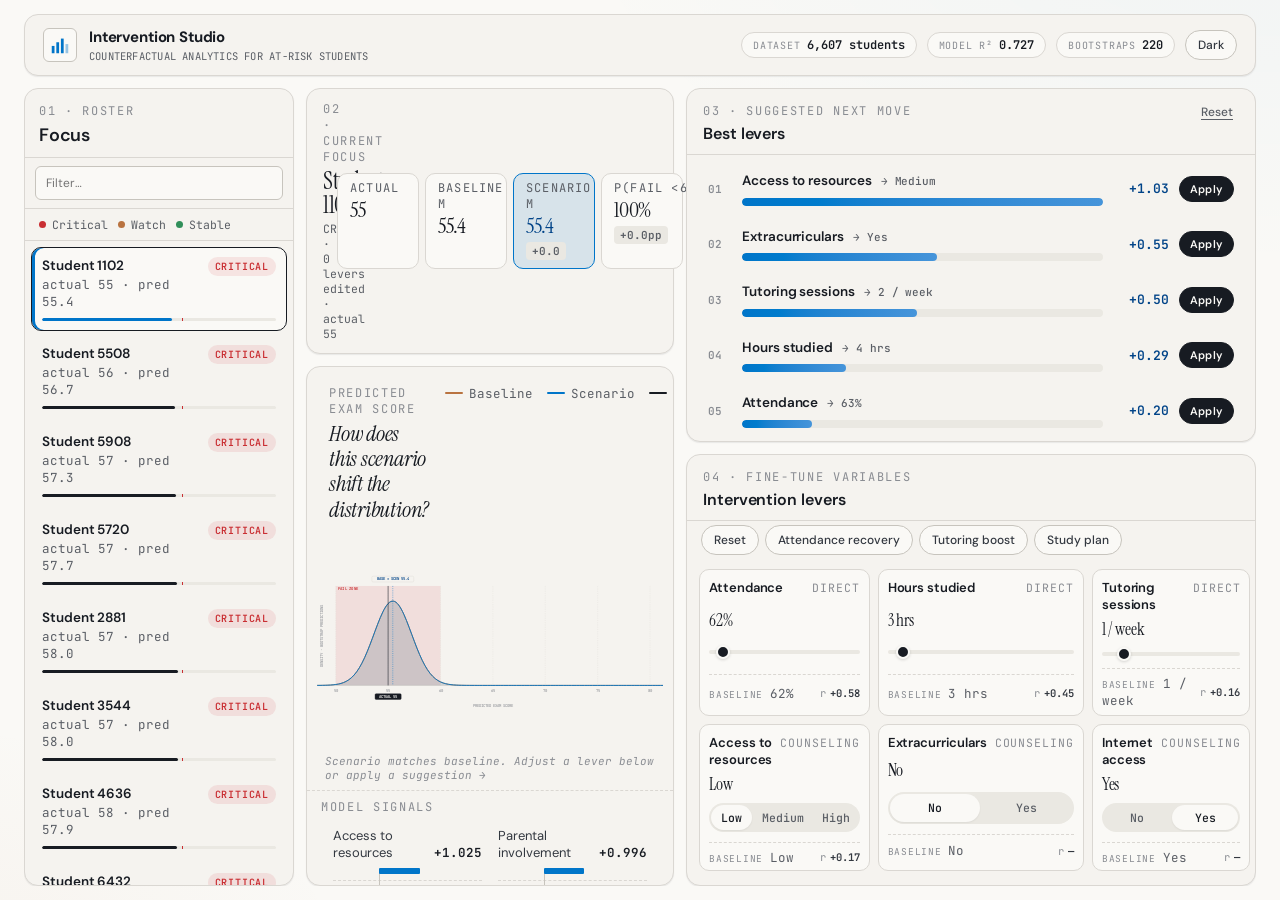
==== commit 9734bad1: "Update file permissions for multiple project files and remove obsolete Dashboard.html" ====
--- a/prototype/index.html
+++ b/prototype/index.html
@@ -1,210 +1,164 @@
 <!doctype html>
 <html lang="en">
-  <head>
-    <meta charset="UTF-8" />
-    <meta name="viewport" content="width=device-width, initial-scale=1.0" />
-    <title>Student Intervention Command Center</title>
-    <link rel="stylesheet" href="./styles.css" />
-  </head>
-  <body>
-    <div class="page-glow page-glow-left"></div>
-    <div class="page-glow page-glow-right"></div>
-    <main class="app-shell">
-      <header class="hero panel reveal">
-        <div class="hero-copy-block">
-          <div class="hero-toolbar">
-            <p class="eyebrow">Data Visualization Prototype</p>
-            <button
-              id="themeToggle"
-              class="theme-toggle"
-              type="button"
-              aria-pressed="false"
-              aria-label="Switch theme"
-            >
-              Light mode
-            </button>
-          </div>
-          <h1>Student Intervention Command Center</h1>
-          <p class="hero-copy">
-            Pick a student, adjust the editable levers, and compare the
-            projected score distribution against the baseline. The interface is
-            designed as a compact decision dashboard for advising and triage.
-          </p>
-          <div class="chip-row">
-            <span class="chip">Live counterfactuals</span>
-            <span class="chip">Cohort comparisons</span>
-            <span class="chip">Actionable levers</span>
+<head>
+<meta charset="UTF-8" />
+<meta name="viewport" content="width=device-width, initial-scale=1.0" />
+<title>Intervention Studio — Student Performance</title>
+<link rel="preconnect" href="https://fonts.googleapis.com" />
+<link rel="preconnect" href="https://fonts.gstatic.com" crossorigin />
+<link href="https://fonts.googleapis.com/css2?family=DM+Sans:wght@400;500;600;700&family=JetBrains+Mono:wght@400;500;600&family=Instrument+Serif:ital@0;1&display=swap" rel="stylesheet" />
+<link rel="stylesheet" href="src/styles.css" />
+</head>
+<body>
+  <div class="app">
+
+    <!-- TOP BAR -->
+    <header class="topbar">
+      <div class="brand">
+        <div class="brand-mark" aria-hidden="true">
+          <svg viewBox="0 0 24 24" width="22" height="22">
+            <rect x="3" y="13" width="3" height="8" />
+            <rect x="8" y="9"  width="3" height="12" />
+            <rect x="13" y="5" width="3" height="16" />
+            <rect x="18" y="11" width="3" height="10" opacity="0.4" />
+          </svg>
+        </div>
+        <div class="brand-text">
+          <div class="brand-name">Intervention&nbsp;Studio</div>
+          <div class="brand-sub">Counterfactual analytics for at-risk students</div>
+        </div>
+      </div>
+
+      <div class="topbar-right">
+        <div class="meta-chip">
+          <span class="meta-k">Dataset</span>
+          <span class="meta-v"><span id="metaRows">—</span> students</span>
+        </div>
+        <div class="meta-chip">
+          <span class="meta-k">Model&nbsp;R²</span>
+          <span class="meta-v" id="metaR2">—</span>
+        </div>
+        <div class="meta-chip">
+          <span class="meta-k">Bootstraps</span>
+          <span class="meta-v" id="metaBoot">—</span>
+        </div>
+        <button class="btn-ghost" id="themeToggle" type="button">Dark</button>
+      </div>
+    </header>
+
+    <!-- MAIN GRID -->
+    <main class="grid">
+
+      <!-- LEFT: STUDENT ROSTER -->
+      <aside class="roster">
+        <div class="roster-head">
+          <div>
+            <div class="section-kicker">01 · Roster</div>
+            <h2 class="section-title">Focus</h2>
           </div>
         </div>
-        <div class="hero-metrics" id="heroMetrics"></div>
-      </header>
+        <div class="roster-search">
+          <input id="rosterSearch" placeholder="Filter…" />
+        </div>
+        <div class="roster-legend">
+          <span><i class="dot dot-crit"></i>Critical</span>
+          <span><i class="dot dot-watch"></i>Watch</span>
+          <span><i class="dot dot-stable"></i>Stable</span>
+        </div>
+        <div class="roster-list" id="rosterList"></div>
+      </aside>
 
-      <section class="studio-layout">
-        <aside class="panel rail-panel reveal" id="studentPanel">
-          <div class="panel-head">
-            <p class="eyebrow">Select Student</p>
-            <div class="panel-head-inline">
-              <h2>Focus Students</h2>
-              <button
-                id="studentContextInfo"
-                class="control-info-inline"
-                type="button"
-                title="Immutable factors"
-                aria-label="Open immutable and structural factors"
-              >
-                ⓘ
-              </button>
+      <!-- CENTER: scoreboard + distribution -->
+      <section class="stage">
+
+        <div class="headline">
+          <div class="headline-left">
+            <div class="section-kicker">02 · Current focus</div>
+            <h1 class="student-title" id="studentTitle">—</h1>
+            <div class="student-subline" id="studentSubline">—</div>
+          </div>
+          <div class="headline-scoreboard">
+            <div class="score">
+              <div class="score-k">Actual</div>
+              <div class="score-v" id="scoreActual">—</div>
+            </div>
+            <div class="score">
+              <div class="score-k">Baseline µ</div>
+              <div class="score-v" id="scoreBaseline">—</div>
+            </div>
+            <div class="score pivot">
+              <div class="score-k">Scenario µ</div>
+              <div class="score-v" id="scoreScenario">—</div>
+              <div class="score-delta" id="scoreDelta">—</div>
+            </div>
+            <div class="score">
+              <div class="score-k">P(fail&nbsp;&lt;60)</div>
+              <div class="score-v" id="scoreFail">—</div>
+              <div class="score-delta" id="failDelta">—</div>
             </div>
           </div>
-          <div id="studentList" class="student-list"></div>
-        </aside>
+        </div>
 
-        <section class="studio-main">
-          <section class="analysis-grid">
-            <section class="panel panel-main reveal">
-              <div class="panel-head">
-                <p class="eyebrow">Compare Baseline vs Scenario</p>
-                <h2>Predicted Score Distribution</h2>
-              </div>
-              <div id="scoreSummary" class="score-summary"></div>
-              <div
-                id="scenarioFeedback"
-                class="scenario-feedback"
-                aria-live="polite"
-              ></div>
-              <svg
-                id="predictionChart"
-                viewBox="0 0 860 430"
-                role="img"
-                aria-label="Prediction chart"
-              ></svg>
-            </section>
+        <div class="hero-card">
+          <div class="hero-card-head">
+            <div>
+              <div class="section-kicker">Predicted exam score</div>
+              <div class="hero-title"><em>How does this scenario shift the distribution?</em></div>
+            </div>
+            <div class="hero-legend">
+              <span><i class="swatch swatch-base"></i>Baseline</span>
+              <span><i class="swatch swatch-scen"></i>Scenario</span>
+              <span><i class="swatch swatch-actual"></i>Actual</span>
+            </div>
+          </div>
+          <div class="hero-chart-wrap">
+            <svg id="heroChart" viewBox="0 0 960 380" preserveAspectRatio="xMidYMid meet" aria-label="Score distribution"></svg>
+          </div>
+          <div class="hero-card-foot">
+            <div id="diffRibbon" class="diff-ribbon"></div>
+          </div>
+          <div class="signals-foot">
+            <div class="section-kicker">Model signals</div>
+            <div class="coef-list coef-list-compact" id="coefList"></div>
+          </div>
+        </div>
 
-            <aside class="insight-stack">
-              <section class="panel decision-panel reveal">
-                <div class="panel-head">
-                  <p class="eyebrow">Decision Support</p>
-                  <h2>Best Next Levers</h2>
-                </div>
-                <div class="decision-scroll">
-                  <div id="recommendations" class="recommendations"></div>
-                  <div class="subsection">
-                    <h3>Model Signals</h3>
-                    <div id="coefficientList" class="coefficient-list"></div>
-                  </div>
-                </div>
-              </section>
-            </aside>
-          </section>
-        </section>
       </section>
 
-      <section class="panel controls-band compact-controls reveal">
-        <div class="panel-head">
-          <p class="eyebrow">Intervention Controls</p>
-          <h2>Editable Variables</h2>
+      <!-- RIGHT: suggestions on top, controls below -->
+      <aside class="rightrail">
+        <div class="impact-card">
+          <div class="card-head">
+            <div>
+              <div class="section-kicker">03 · Suggested next move</div>
+              <h3 class="card-title">Best levers</h3>
+            </div>
+            <button class="btn-link" id="resetScenario">Reset</button>
+          </div>
+          <div class="impact-list" id="impactList"></div>
         </div>
-        <div id="presetBar" class="preset-bar"></div>
-        <div
-          id="controlsGrid"
-          class="controls-grid-inner controls-grid-band"
-        ></div>
-      </section>
 
-      <div
-        id="cohortModalOverlay"
-        class="cohort-modal-overlay"
-        aria-hidden="true"
-      >
-        <section
-          class="cohort-modal"
-          role="dialog"
-          aria-modal="true"
-          aria-labelledby="cohortModalTitle"
-        >
-          <div class="cohort-modal-header">
+        <div class="controls-card">
+          <div class="card-head controls-head">
             <div>
-              <p class="eyebrow">Cohort Analysis</p>
-              <h2 id="cohortModalTitle">Attendance vs Exam Score</h2>
+              <div class="section-kicker">04 · Fine-tune variables</div>
+              <h3 class="card-title">Intervention levers</h3>
             </div>
           </div>
-          <div class="cohort-modal-body">
-            <div id="cohortModalChart" class="cohort-modal-chart">
-              <svg
-                id="modalScatterChart"
-                viewBox="0 0 560 300"
-                role="img"
-                aria-label="Cohort scatterplot modal"
-              ></svg>
-              <div id="modalTooltip" class="chart-tooltip"></div>
-            </div>
-            <div class="cohort-modal-controls-wrap">
-              <h3 id="selectedModalControlLabel">Selected variable</h3>
-              <div id="modalControlsGrid" class="modal-controls-grid"></div>
-            </div>
-          </div>
-          <div class="cohort-modal-footer">
-            <button
-              id="cohortModalDone"
-              class="cohort-modal-done"
-              type="button"
-            >
-              Done
-            </button>
-          </div>
-        </section>
-      </div>
-
-      <section class="insight-grid">
-        <section class="panel reveal">
-          <div class="panel-head">
-            <p class="eyebrow">Feature Context</p>
-            <h2>Top Correlations With Exam Score</h2>
-          </div>
-          <svg
-            id="correlationChart"
-            viewBox="0 0 560 300"
-            role="img"
-            aria-label="Correlation chart"
-          ></svg>
-        </section>
-      </section>
-
-      <div
-        id="contextModalOverlay"
-        class="cohort-modal-overlay"
-        aria-hidden="true"
-      >
-        <section
-          class="cohort-modal context-modal"
-          role="dialog"
-          aria-modal="true"
-          aria-labelledby="contextModalTitle"
-        >
-          <div class="cohort-modal-header">
-            <div>
-              <p class="eyebrow">Student Context</p>
-              <h2 id="contextModalTitle">Immutable and Structural Factors</h2>
-            </div>
-          </div>
-          <div class="cohort-modal-body">
-            <div id="contextGrid" class="context-grid"></div>
-          </div>
-          <div class="cohort-modal-footer">
-            <button
-              id="contextModalDone"
-              class="cohort-modal-done"
-              type="button"
-            >
-              Done
-            </button>
-          </div>
-        </section>
-      </div>
+          <div class="preset-bar" id="presetBar"></div>
+          <div class="controls-grid" id="controlsGrid"></div>
+        </div>
+      </aside>
     </main>
 
-    <script src="./vendor/d3.v7.min.js"></script>
-    <script src="./data/prototype-data.js"></script>
-    <script src="./app.js"></script>
-  </body>
+    <footer class="foot">
+      <span>Counterfactual Visual Analytics · CSC 679 Prototype</span>
+      <span>Dataset: Student Performance Factors · 6,607 records</span>
+    </footer>
+  </div>
+
+  <script src="src/vendor/d3.v7.min.js"></script>
+  <script src="src/data/prototype-data.js"></script>
+  <script src="src/app.js"></script>
+</body>
 </html>
--- a/prototype/src/styles.css
+++ b/prototype/src/styles.css
@@ -0,0 +1,843 @@
+/* =========================================================
+   Intervention Studio — editorial analyst aesthetic
+   Warm paper / deep ink / single cool-blue accent
+   ========================================================= */
+
+:root {
+  /* palette */
+  --paper:        oklch(98.2% 0.004 85);
+  --paper-2:      oklch(96.4% 0.006 85);
+  --paper-3:      oklch(93% 0.008 85);
+  --ink:          oklch(22% 0.015 260);
+  --ink-2:        oklch(34% 0.015 260);
+  --ink-3:        oklch(48% 0.012 260);
+  --ink-4:        oklch(64% 0.010 260);
+  --line:         oklch(88% 0.008 85);
+  --line-2:       oklch(82% 0.010 85);
+
+  --accent:       oklch(55% 0.16 248);     /* scenario cool blue */
+  --accent-soft:  oklch(55% 0.16 248 / 0.12);
+  --accent-ink:   oklch(38% 0.14 248);
+
+  --warm:         oklch(62% 0.11 55);      /* baseline warm tan */
+  --warm-soft:    oklch(62% 0.11 55 / 0.14);
+
+  --danger:       oklch(55% 0.19 25);
+  --danger-soft:  oklch(55% 0.19 25 / 0.10);
+  --ok:           oklch(58% 0.12 155);
+  --ok-soft:      oklch(58% 0.12 155 / 0.12);
+
+  /* type */
+  --serif: "Instrument Serif", "Iowan Old Style", Georgia, serif;
+  --sans:  "DM Sans", "Helvetica Neue", Arial, sans-serif;
+  --mono:  "JetBrains Mono", ui-monospace, SFMono-Regular, Menlo, monospace;
+
+  /* geometry */
+  --r-sm: 6px;
+  --r-md: 10px;
+  --r-lg: 14px;
+  --shadow-sm: 0 1px 0 rgba(20, 25, 40, 0.04), 0 1px 2px rgba(20, 25, 40, 0.04);
+  --shadow-md: 0 1px 0 rgba(20, 25, 40, 0.04), 0 6px 18px -8px rgba(20, 25, 40, 0.10);
+}
+
+html[data-theme="dark"] {
+  --paper:        oklch(15% 0.010 260);
+  --paper-2:      oklch(18% 0.012 260);
+  --paper-3:      oklch(22% 0.015 260);
+  --ink:          oklch(96% 0.006 85);
+  --ink-2:        oklch(85% 0.006 85);
+  --ink-3:        oklch(70% 0.008 85);
+  --ink-4:        oklch(55% 0.010 85);
+  --line:         oklch(28% 0.015 260);
+  --line-2:       oklch(34% 0.018 260);
+  --accent:       oklch(72% 0.16 248);
+  --accent-soft:  oklch(72% 0.16 248 / 0.18);
+  --accent-ink:   oklch(85% 0.14 248);
+  --warm:         oklch(78% 0.12 65);
+  --warm-soft:    oklch(78% 0.12 65 / 0.16);
+}
+
+* { box-sizing: border-box; }
+
+html, body {
+  margin: 0;
+  padding: 0;
+  background: var(--paper);
+  color: var(--ink);
+  font-family: var(--sans);
+  font-feature-settings: "cv11","ss01","ss03";
+  -webkit-font-smoothing: antialiased;
+  text-rendering: optimizeLegibility;
+}
+
+body {
+  min-height: 100vh;
+  background:
+    radial-gradient(1200px 600px at 100% -10%, oklch(55% 0.16 248 / 0.04), transparent 60%),
+    radial-gradient(900px 500px at -10% 110%, oklch(62% 0.11 55 / 0.05), transparent 55%),
+    var(--paper);
+}
+
+a { color: inherit; }
+
+button { font-family: inherit; cursor: pointer; }
+
+.app {
+  max-width: none;
+  width: 100%;
+  margin: 0;
+  padding: 14px 24px 14px;
+  height: 100vh;
+  display: flex;
+  flex-direction: column;
+  gap: 12px;
+  box-sizing: border-box;
+  overflow: hidden;
+}
+
+/* ================== TOPBAR ================== */
+
+.topbar {
+  display: flex;
+  align-items: center;
+  justify-content: space-between;
+  gap: 18px;
+  padding: 12px 18px;
+  border: 1px solid var(--line);
+  border-radius: var(--r-lg);
+  background: var(--paper-2);
+  box-shadow: var(--shadow-sm);
+}
+
+.brand { display: flex; align-items: center; gap: 12px; }
+.brand-mark {
+  width: 34px; height: 34px;
+  display: grid; place-items: center;
+  border: 1px solid var(--line-2);
+  border-radius: var(--r-sm);
+  background: var(--paper);
+  color: var(--accent);
+}
+.brand-mark svg { fill: currentColor; }
+.brand-text { display: grid; gap: 2px; }
+.brand-name { font-weight: 700; letter-spacing: -0.01em; font-size: 15px; }
+.brand-sub { font-family: var(--mono); font-size: 10.5px; color: var(--ink-3); letter-spacing: 0.02em; text-transform: uppercase; }
+
+.topbar-right {
+  display: flex; align-items: center; gap: 10px;
+}
+.meta-chip {
+  display: inline-flex; align-items: baseline; gap: 6px;
+  padding: 6px 11px;
+  border: 1px solid var(--line);
+  border-radius: 999px;
+  background: var(--paper);
+  font-family: var(--mono);
+  font-size: 11px;
+  line-height: 1;
+}
+.meta-chip .meta-k {
+  color: var(--ink-4);
+  text-transform: uppercase;
+  letter-spacing: 0.08em;
+  font-size: 10px;
+}
+.meta-chip .meta-v {
+  color: var(--ink);
+  font-weight: 600;
+  font-size: 12px;
+  font-family: var(--mono);
+}
+
+.tabs, .tab, .stat, .stat-k, .stat-v { display: none; }
+
+.btn-ghost {
+  background: var(--paper);
+  color: var(--ink-2);
+  border: 1px solid var(--line-2);
+  border-radius: 999px;
+  padding: 6px 12px;
+  font-size: 12px;
+  font-weight: 500;
+}
+.btn-ghost:hover { border-color: var(--ink-3); color: var(--ink); }
+
+/* ================== LAYOUT ================== */
+
+.grid {
+  display: grid;
+  grid-template-columns: 270px minmax(0, 1fr) 570px;
+  gap: 12px;
+  flex: 1;
+  min-height: 0;
+  overflow: hidden;
+}
+
+.rightrail {
+  display: grid;
+  grid-template-rows: auto minmax(0, 1fr);
+  gap: 12px;
+  min-width: 0;
+  min-height: 0;
+}
+
+.rightrail .impact-card { align-self: start; }
+.rightrail .impact-list { padding-bottom: 10px; }
+
+.stage {
+  display: grid;
+  grid-template-rows: auto minmax(0, 1fr);
+  gap: 12px;
+  min-width: 0;
+  min-height: 0;
+}
+
+.rightrail .impact-card,
+.rightrail .controls-card {
+  background: var(--paper-2);
+  border: 1px solid var(--line);
+  border-radius: var(--r-lg);
+  box-shadow: var(--shadow-sm);
+  display: flex;
+  flex-direction: column;
+  min-height: 0;
+  min-width: 0;
+}
+
+.rightrail .impact-list { padding: 6px 6px 2px; }
+
+.signals-foot {
+  border-top: 1px dashed var(--line);
+  padding: 8px 14px 10px;
+  flex-shrink: 0;
+}
+.signals-foot .section-kicker { margin-bottom: 4px; }
+.coef-list-compact { display: grid; grid-template-columns: 1fr 1fr; gap: 2px 16px; }
+.coef-list-compact .coef-row { padding: 2px 0; }
+.coef-list-compact .coef-label { font-size: 13px; }
+.coef-list-compact .coef-val { font-size: 12.5px; }
+
+.rightrail .controls-card { min-height: 0; }
+.rightrail .controls-grid {
+  grid-template-columns: 1fr 1fr 1fr;
+  padding: 10px 12px 14px;
+  gap: 8px;
+  overflow-y: auto;
+  flex: 1;
+  min-height: 0;
+}
+.rightrail .ctrl { min-height: 104px; padding: 9px; }
+.rightrail .ctrl-value { font-size: 17px; }
+.rightrail .preset-bar { padding: 0 14px 4px; margin-top: 4px; }
+
+.roster,
+.headline,
+.hero-card,
+.impact-card,
+.signals-card,
+.controls-card {
+  background: var(--paper-2);
+  border: 1px solid var(--line);
+  border-radius: var(--r-lg);
+  box-shadow: var(--shadow-sm);
+}
+
+.stage > * { min-width: 0; }
+
+.two-col {
+  display: grid;
+  grid-template-columns: minmax(0, 1.6fr) minmax(0, 1fr);
+  gap: 16px;
+}
+
+/* section-kicker: the little uppercase index */
+.section-kicker {
+  font-family: var(--mono);
+  font-size: 12px;
+  letter-spacing: 0.14em;
+  text-transform: uppercase;
+  color: var(--ink-4);
+  margin-bottom: 4px;
+}
+.section-title {
+  margin: 0;
+  font-size: 18px;
+  font-weight: 600;
+  letter-spacing: -0.01em;
+}
+.card-title {
+  margin: 0;
+  font-size: 16px;
+  font-weight: 600;
+  letter-spacing: -0.005em;
+}
+.card-subnote {
+  font-size: 12px;
+  color: var(--ink-3);
+  font-weight: 400;
+}
+.card-head {
+  display: flex;
+  justify-content: space-between;
+  align-items: flex-start;
+  gap: 12px;
+  padding: 14px 16px 10px;
+  border-bottom: 1px solid var(--line);
+}
+
+/* ================== ROSTER ================== */
+
+.roster {
+  align-self: stretch;
+  height: 100%;
+  display: flex; flex-direction: column;
+  overflow: hidden;
+  min-height: 0;
+}
+.roster-head {
+  padding: 14px 14px 10px;
+  border-bottom: 1px solid var(--line);
+}
+.roster-legend {
+  display: flex;
+  gap: 10px;
+  padding: 8px 14px;
+  font-family: var(--mono);
+  font-size: 11.5px;
+  color: var(--ink-3);
+  border-bottom: 1px solid var(--line);
+  flex-wrap: wrap;
+}
+.roster-legend span { display: inline-flex; align-items: center; gap: 6px; }
+.dot { width: 7px; height: 7px; border-radius: 999px; display: inline-block; }
+.dot-crit { background: var(--danger); }
+.dot-watch { background: var(--warm); }
+.dot-stable { background: var(--ok); }
+
+.roster-search { padding: 8px 10px; border-bottom: 1px solid var(--line); }
+.roster-search input {
+  width: 100%;
+  padding: 8px 10px;
+  border: 1px solid var(--line-2);
+  border-radius: var(--r-sm);
+  background: var(--paper);
+  color: var(--ink);
+  font: 12px var(--sans);
+  outline: none;
+}
+.roster-search input:focus { border-color: var(--accent); }
+
+.roster-list {
+  overflow-y: auto;
+  padding: 6px;
+}
+.rs-item {
+  width: 100%;
+  display: grid;
+  grid-template-columns: 1fr auto;
+  gap: 8px 10px;
+  padding: 9px 10px;
+  margin-bottom: 4px;
+  border: 1px solid transparent;
+  border-radius: var(--r-md);
+  background: transparent;
+  color: var(--ink);
+  text-align: left;
+  cursor: pointer;
+  transition: background 140ms ease, border-color 140ms ease;
+}
+.rs-item:hover { background: var(--paper-3); }
+.rs-item.active {
+  background: var(--paper);
+  border-color: var(--ink);
+  box-shadow: inset 3px 0 0 var(--accent);
+}
+.rs-name {
+  font-weight: 600;
+  font-size: 13.5px;
+  letter-spacing: -0.005em;
+}
+.rs-meta {
+  font-family: var(--mono);
+  font-size: 12.5px;
+  color: var(--ink-3);
+  margin-top: 2px;
+}
+.rs-band {
+  font-family: var(--mono);
+  font-size: 10px;
+  text-transform: uppercase;
+  letter-spacing: 0.08em;
+  padding: 3px 7px;
+  border-radius: 999px;
+  align-self: start;
+  font-weight: 600;
+}
+.rs-band.critical { background: var(--danger-soft); color: var(--danger); }
+.rs-band.watch    { background: var(--warm-soft); color: oklch(45% 0.11 55); }
+.rs-band.stable   { background: var(--ok-soft);   color: oklch(40% 0.12 155); }
+html[data-theme="dark"] .rs-band.watch  { color: var(--warm); }
+html[data-theme="dark"] .rs-band.stable { color: oklch(78% 0.14 155); }
+
+.rs-bar {
+  grid-column: 1 / -1;
+  height: 3px;
+  background: var(--paper-3);
+  border-radius: 999px;
+  position: relative;
+  overflow: hidden;
+}
+.rs-bar i {
+  position: absolute; top: 0; left: 0; bottom: 0;
+  background: var(--ink);
+  border-radius: 999px;
+}
+.rs-item.active .rs-bar i { background: var(--accent); }
+.rs-bar .fail-mark {
+  position: absolute; top: -2px; bottom: -2px;
+  width: 1px; background: var(--danger);
+}
+
+/* ================== HEADLINE ================== */
+
+.headline {
+  display: grid;
+  grid-template-columns: minmax(0, 1fr) auto;
+  gap: 14px;
+  padding: 12px 16px;
+  align-items: center;
+}
+.headline-left { min-width: 0; }
+.student-title {
+  font-family: var(--serif);
+  font-weight: 400;
+  font-size: clamp(22px, 1.9vw, 28px);
+  line-height: 1;
+  letter-spacing: -0.02em;
+  margin: 2px 0 3px;
+}
+.student-subline {
+  font-family: var(--mono);
+  font-size: 11.5px;
+  color: var(--ink-3);
+}
+.headline-scoreboard {
+  display: grid;
+  grid-template-columns: repeat(4, auto);
+  gap: 6px;
+}
+.score {
+  min-width: 82px;
+  padding: 6px 12px 8px;
+  border: 1px solid var(--line);
+  border-radius: var(--r-md);
+  background: var(--paper);
+}
+.score.pivot { border-color: var(--accent); background: var(--accent-soft); }
+.score-k {
+  font-family: var(--mono);
+  font-size: 12px;
+  letter-spacing: 0.1em;
+  text-transform: uppercase;
+  color: var(--ink-3);
+}
+.score-v {
+  font-family: var(--serif);
+  font-weight: 400;
+  font-size: 22px;
+  line-height: 1.1;
+  letter-spacing: -0.01em;
+  margin-top: 2px;
+  color: var(--ink);
+}
+.score.pivot .score-v { color: var(--accent-ink); }
+html[data-theme="dark"] .score.pivot .score-v { color: var(--accent); }
+.score-delta {
+  display: inline-block;
+  font-family: var(--mono);
+  font-size: 11px;
+  font-weight: 600;
+  margin-top: 4px;
+  padding: 2px 6px;
+  border-radius: 4px;
+  background: var(--paper-3);
+  color: var(--ink-3);
+}
+.score-delta.up   { background: var(--ok-soft);     color: oklch(40% 0.12 155); }
+.score-delta.down { background: var(--danger-soft); color: var(--danger); }
+html[data-theme="dark"] .score-delta.up { color: oklch(78% 0.14 155); }
+
+/* ================== HERO CHART ================== */
+
+.hero-card {
+  overflow: hidden;
+  display: flex;
+  flex-direction: column;
+  min-height: 0;
+}
+.hero-chart-wrap {
+  padding: 0 10px 4px;
+  flex: 1 1 auto;
+  min-height: 220px;
+  display: flex;
+  align-items: stretch;
+}
+#heroChart { width: 100%; height: 100%; display: block; min-height: 220px; }
+.hero-card-head {
+  display: flex; justify-content: space-between; align-items: flex-start;
+  padding: 18px 22px 8px;
+  gap: 16px;
+}
+.hero-title {
+  font-family: var(--serif);
+  font-size: 22px;
+  line-height: 1.15;
+  letter-spacing: -0.01em;
+  color: var(--ink);
+}
+.hero-title em { font-style: italic; font-weight: 400; }
+
+.hero-legend {
+  display: flex; gap: 14px;
+  font-family: var(--mono);
+  font-size: 12.5px;
+  color: var(--ink-3);
+}
+.hero-legend span { display: inline-flex; align-items: center; gap: 6px; }
+.swatch { width: 18px; height: 2px; border-radius: 2px; display: inline-block; }
+.swatch-base   { background: var(--warm); }
+.swatch-scen   { background: var(--accent); }
+.swatch-actual { background: var(--ink); height: 2px; }
+
+.hero-card-foot {
+  padding: 4px 18px 8px;
+}
+.diff-ribbon {
+  display: flex; flex-wrap: wrap; gap: 8px;
+  font-family: var(--mono);
+  font-size: 11px;
+  color: var(--ink-3);
+  min-height: 26px;
+  align-items: center;
+}
+.diff-chip {
+  display: inline-flex; align-items: center; gap: 6px;
+  padding: 4px 9px;
+  background: var(--paper);
+  border: 1px solid var(--line-2);
+  border-radius: 999px;
+  color: var(--ink-2);
+}
+.diff-chip b { color: var(--accent); font-weight: 600; }
+.diff-chip .arrow { opacity: 0.5; }
+.diff-empty { color: var(--ink-4); font-style: italic; }
+
+/* ================== IMPACT + SIGNALS ================== */
+
+.impact-list { padding: 6px 6px 10px; }
+.impact-row {
+  display: grid;
+  grid-template-columns: 22px minmax(0, 1fr) auto;
+  align-items: center;
+  gap: 12px;
+  padding: 10px 14px;
+  border-radius: var(--r-md);
+  cursor: pointer;
+  transition: background 140ms ease;
+  border: 1px solid transparent;
+}
+.impact-row:hover { background: var(--paper-3); border-color: var(--line); }
+.impact-rank {
+  font-family: var(--mono);
+  font-size: 11px;
+  color: var(--ink-4);
+  font-weight: 600;
+}
+.impact-main { min-width: 0; }
+.impact-label {
+  font-size: 13.5px;
+  font-weight: 600;
+  letter-spacing: -0.005em;
+  margin-bottom: 8px;
+  line-height: 1.3;
+}
+.impact-label .next {
+  display: inline-block; margin-left: 6px;
+  font-family: var(--mono);
+  font-size: 11px;
+  color: var(--ink-3);
+  font-weight: 500;
+}
+.impact-bar {
+  height: 8px;
+  margin-top: 4px;
+  background: var(--paper-3);
+  border-radius: 999px;
+  overflow: hidden;
+  position: relative;
+}
+.impact-bar i {
+  position: absolute; top: 0; left: 0; bottom: 0;
+  background: linear-gradient(90deg, var(--accent), oklch(65% 0.13 248));
+  border-radius: 999px;
+}
+.impact-right { display: flex; align-items: center; gap: 10px; }
+.impact-delta {
+  font-family: var(--mono);
+  font-size: 13px;
+  font-weight: 600;
+  color: var(--accent-ink);
+  min-width: 54px;
+  text-align: right;
+}
+html[data-theme="dark"] .impact-delta { color: var(--accent); }
+.impact-apply {
+  border: 1px solid var(--ink);
+  background: var(--ink);
+  color: var(--paper);
+  border-radius: 999px;
+  font-size: 11px;
+  font-weight: 600;
+  padding: 5px 10px;
+  letter-spacing: 0.02em;
+}
+.impact-apply:hover { background: var(--accent-ink); border-color: var(--accent-ink); }
+.impact-empty {
+  padding: 22px;
+  font-family: var(--mono);
+  font-size: 12px;
+  color: var(--ink-3);
+  text-align: center;
+  font-style: italic;
+}
+
+.btn-link {
+  border: 0; background: transparent;
+  color: var(--ink-3);
+  font-size: 12px;
+  font-weight: 500;
+  text-decoration: underline;
+  text-underline-offset: 3px;
+}
+.btn-link:hover { color: var(--accent-ink); }
+
+.coef-list { padding: 6px 12px 12px; }
+.coef-row {
+  display: grid;
+  grid-template-columns: minmax(0, 1fr) auto;
+  align-items: center;
+  gap: 10px;
+  padding: 7px 4px;
+  border-bottom: 1px dashed var(--line);
+}
+.coef-row:last-child { border-bottom: 0; }
+.coef-label {
+  font-size: 13px;
+  color: var(--ink-2);
+}
+.coef-viz {
+  position: relative;
+  height: 14px;
+  width: 100%;
+  margin-top: 3px;
+}
+.coef-axis {
+  position: absolute; top: 50%; left: 50%;
+  width: 1px; height: 100%;
+  background: var(--line-2);
+}
+.coef-fill {
+  position: absolute;
+  top: 4px; bottom: 4px;
+  background: var(--accent);
+  border-radius: 1px;
+}
+.coef-fill.neg { background: var(--warm); }
+.coef-val {
+  font-family: var(--mono);
+  font-size: 12px;
+  font-weight: 600;
+  color: var(--ink);
+  min-width: 48px;
+  text-align: right;
+}
+
+/* ================== CONTROLS ================== */
+
+.controls-head { align-items: center; }
+.preset-bar { display: flex; gap: 6px; flex-wrap: wrap; }
+.preset-btn {
+  border: 1px solid var(--line-2);
+  background: var(--paper);
+  color: var(--ink-2);
+  border-radius: 999px;
+  padding: 6px 12px;
+  font-size: 12px;
+  font-weight: 500;
+}
+.preset-btn:hover { border-color: var(--ink); }
+.preset-btn.active { background: var(--ink); color: var(--paper); border-color: var(--ink); }
+
+.controls-grid {
+  display: grid;
+  grid-template-columns: repeat(auto-fill, minmax(220px, 1fr));
+  gap: 10px;
+  padding: 14px 16px 16px;
+}
+
+.ctrl {
+  display: grid;
+  gap: 8px;
+  padding: 12px;
+  border: 1px solid var(--line);
+  border-radius: var(--r-md);
+  background: var(--paper);
+  transition: border-color 160ms ease, background 160ms ease, box-shadow 160ms ease;
+  position: relative;
+  min-height: 120px;
+}
+.ctrl.changed {
+  border-color: var(--accent);
+  background: var(--accent-soft);
+  box-shadow: inset 2px 0 0 var(--accent);
+}
+.ctrl.pulse { animation: pulse 420ms ease-out; }
+@keyframes pulse {
+  0%   { box-shadow: inset 2px 0 0 var(--accent), 0 0 0 0 var(--accent-soft); }
+  60%  { box-shadow: inset 2px 0 0 var(--accent), 0 0 0 10px transparent; }
+  100% { box-shadow: inset 2px 0 0 var(--accent), 0 0 0 0 transparent; }
+}
+.ctrl-head {
+  display: flex; justify-content: space-between; align-items: baseline; gap: 8px;
+}
+.ctrl-label {
+  font-size: 13px;
+  font-weight: 600;
+  letter-spacing: -0.005em;
+}
+.ctrl-mut {
+  font-family: var(--mono);
+  font-size: 11.5px;
+  text-transform: uppercase;
+  letter-spacing: 0.08em;
+  color: var(--ink-4);
+}
+.ctrl-value-row {
+  display: flex; align-items: baseline; gap: 8px;
+}
+.ctrl-value {
+  font-family: var(--serif);
+  font-size: 22px;
+  line-height: 1;
+  letter-spacing: -0.01em;
+  color: var(--ink);
+  white-space: nowrap;
+}
+.ctrl-baseline {
+  font-family: var(--mono);
+  font-size: 12.5px;
+  color: var(--ink-3);
+}
+.ctrl-baseline.diff::before { content: "→ from "; color: var(--ink-4); }
+.ctrl-baseline:not(.diff)::before { content: "baseline "; color: var(--ink-4); text-transform: uppercase; letter-spacing: 0.08em; font-size: 9.5px; }
+
+.ctrl input[type="range"] {
+  -webkit-appearance: none;
+  appearance: none;
+  width: 100%;
+  height: 4px;
+  background: var(--paper-3);
+  border-radius: 999px;
+  outline: none;
+  margin: 6px 0 2px;
+}
+.ctrl input[type="range"]::-webkit-slider-thumb {
+  -webkit-appearance: none; appearance: none;
+  width: 14px; height: 14px;
+  border-radius: 999px;
+  background: var(--ink);
+  cursor: pointer;
+  border: 2px solid var(--paper);
+  box-shadow: 0 1px 3px rgba(0,0,0,0.15);
+}
+.ctrl.changed input[type="range"]::-webkit-slider-thumb { background: var(--accent); }
+.ctrl input[type="range"]::-moz-range-thumb {
+  width: 12px; height: 12px; border-radius: 999px; background: var(--ink); border: 2px solid var(--paper);
+}
+.ctrl.changed input[type="range"]::-moz-range-thumb { background: var(--accent); }
+
+.ctrl-seg {
+  display: flex;
+  gap: 2px;
+  padding: 2px;
+  background: var(--paper-3);
+  border-radius: 999px;
+  margin-top: 2px;
+}
+.ctrl-seg button {
+  flex: 1;
+  border: 0;
+  background: transparent;
+  color: var(--ink-3);
+  padding: 5px 8px;
+  border-radius: 999px;
+  font-size: 11.5px;
+  font-weight: 500;
+  font-family: var(--mono);
+  text-transform: capitalize;
+}
+.ctrl-seg button.active {
+  background: var(--paper);
+  color: var(--ink);
+  box-shadow: 0 1px 2px rgba(0,0,0,0.06);
+}
+.ctrl.changed .ctrl-seg button.active { color: var(--accent-ink); }
+html[data-theme="dark"] .ctrl.changed .ctrl-seg button.active { color: var(--accent); }
+
+.ctrl-foot {
+  display: flex; justify-content: space-between; align-items: center;
+  font-family: var(--mono);
+  font-size: 10.5px;
+  color: var(--ink-4);
+  margin-top: 2px;
+  padding-top: 6px;
+  border-top: 1px dashed var(--line);
+}
+.ctrl-corr { display: inline-flex; align-items: center; gap: 4px; }
+.ctrl-corr b { color: var(--ink-2); font-weight: 600; }
+
+/* ================== SVG CHART STYLES ================== */
+#heroChart text { font-family: var(--mono); font-size: 11px; fill: var(--ink-3); }
+#heroChart .axis-label { fill: var(--ink-4); }
+#heroChart .grid line { stroke: var(--line); stroke-dasharray: 2 3; }
+#heroChart .axis path, #heroChart .axis line.domain { stroke: var(--line-2); }
+#heroChart .fail-zone { fill: var(--danger-soft); }
+#heroChart .fail-label { fill: var(--danger); font-weight: 600; letter-spacing: 0.06em; text-transform: uppercase; }
+#heroChart .baseline-area { fill: var(--warm-soft); }
+#heroChart .scenario-area { fill: var(--accent-soft); }
+#heroChart .baseline-line { stroke: var(--warm); stroke-width: 2.5; fill: none; }
+#heroChart .scenario-line { stroke: var(--accent); stroke-width: 2.5; fill: none; }
+#heroChart .mean-marker { stroke-width: 1.25; }
+#heroChart .mean-marker.base { stroke: var(--warm); stroke-dasharray: 3 3; }
+#heroChart .mean-marker.scen { stroke: var(--accent); stroke-dasharray: 3 3; }
+#heroChart .actual-marker { stroke: var(--ink); stroke-width: 1.5; }
+#heroChart .marker-label { font-weight: 600; font-size: 11px; }
+#heroChart .marker-label.base { fill: oklch(45% 0.11 55); }
+html[data-theme="dark"] #heroChart .marker-label.base { fill: var(--warm); }
+#heroChart .marker-label.scen { fill: var(--accent-ink); }
+html[data-theme="dark"] #heroChart .marker-label.scen { fill: var(--accent); }
+#heroChart .marker-label.actual { fill: var(--paper); }
+
+/* ================== FOOTER ================== */
+.foot {
+  display: none;
+}
+
+/* ================== RESPONSIVE ================== */
+@media (max-width: 1100px) {
+  .grid { grid-template-columns: 1fr; }
+  .roster { position: static; max-height: 320px; }
+  .rightrail { grid-template-rows: auto auto; }
+  .headline { grid-template-columns: 1fr; }
+  .headline-scoreboard { grid-template-columns: repeat(4, 1fr); }
+}
